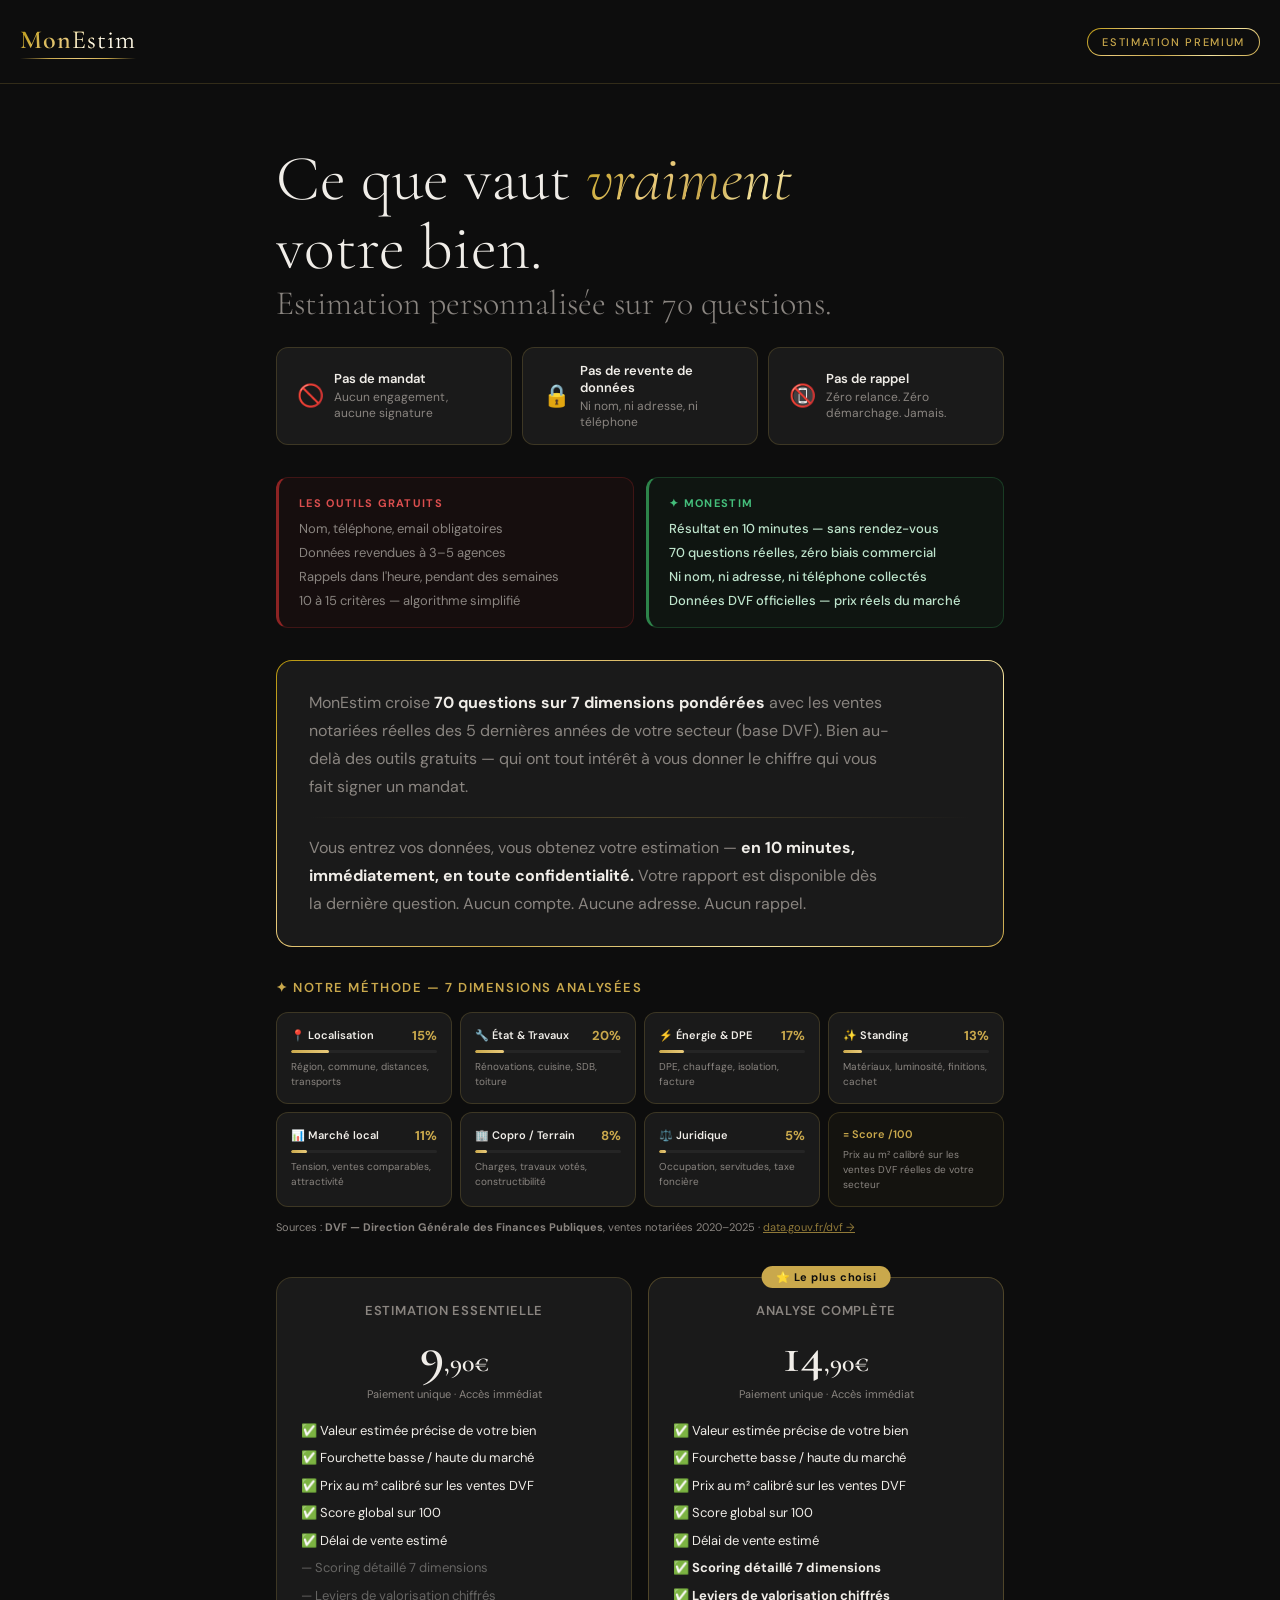
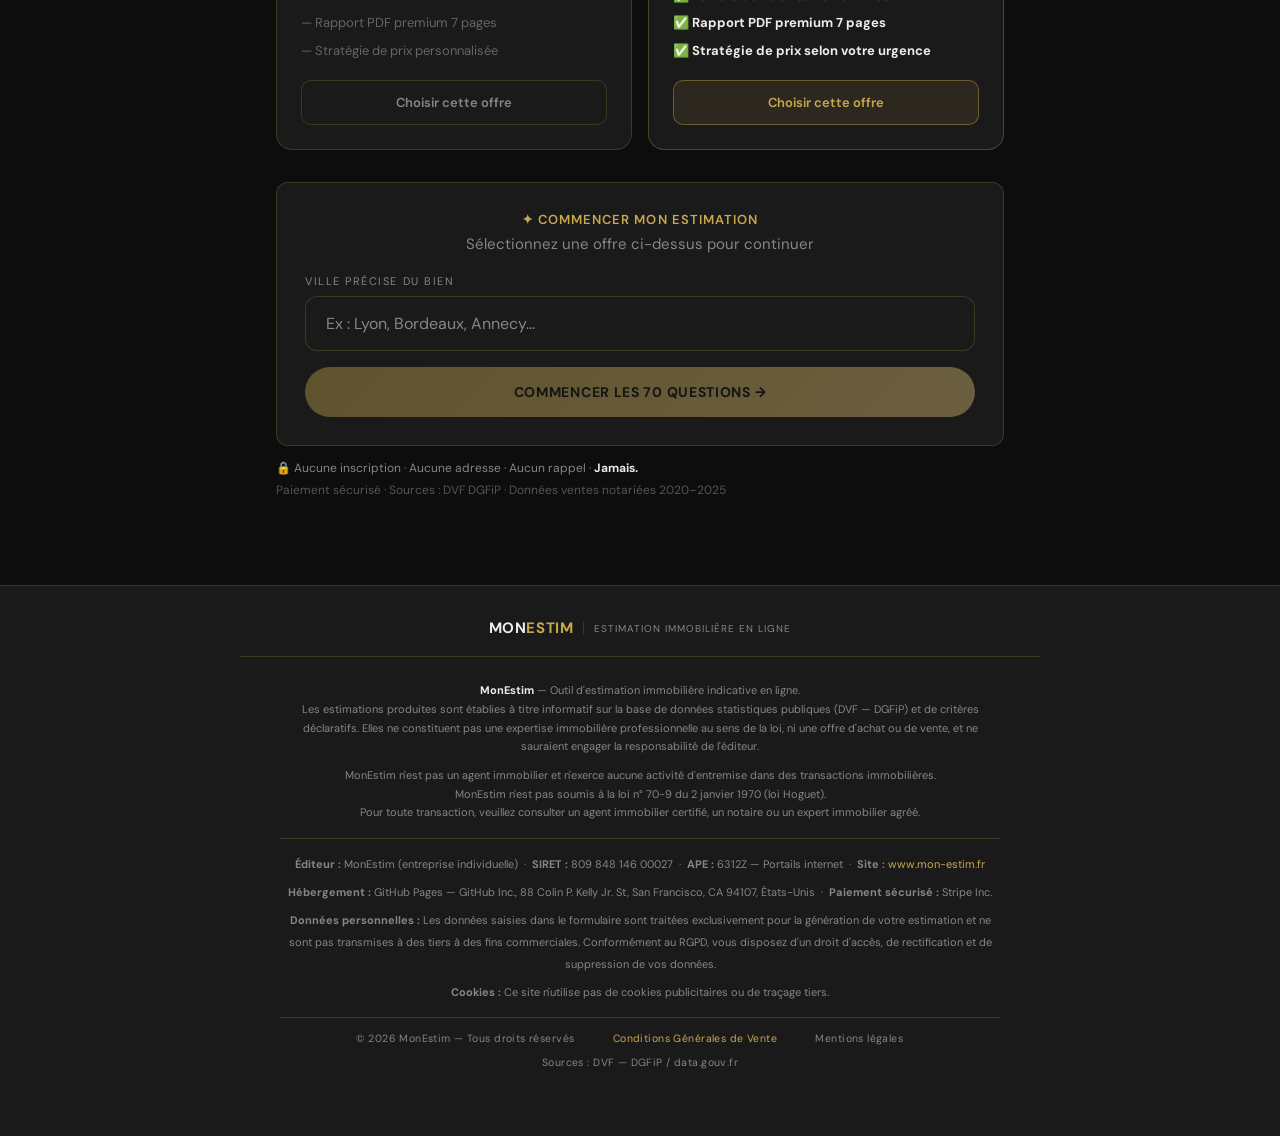
==== index.html @ fde79793 "Add files via upload" ====
<!DOCTYPE html>
<html lang="fr">
<head>
<meta charset="UTF-8">
<meta name="viewport" content="width=device-width, initial-scale=1.0, viewport-fit=cover">
<title>MonEstim — Estimez votre bien</title>
<link href="https://fonts.googleapis.com/css2?family=Cormorant+Garamond:ital,wght@0,300;0,400;0,600;1,300;1,400&family=DM+Sans:wght@300;400;500&display=swap" rel="stylesheet">
<style>

  /* ── Reset marges iframe ── */
  html, body {
    margin: 0 !important;
    padding: 0 !important;
    overflow-x: hidden;
    background: #0D0D0D !important;
    width: 100%;
    max-width: 100%;
  }
  html {
    background: #0D0D0D !important;
    height: auto;
    min-height: 100vh;
  }
  body {
    background: #0D0D0D !important;
    height: auto;
    min-height: 100vh;
  }
  :root {
    --gold: #C9A84C;
    --gold-light: #E8C97A;
    --dark: #0D0D0D;
    --dark-2: #1A1A1A;
    --dark-3: #252525;
    --bg-card: #1A1A1A;
    --text: #F0EDE8;
    --text-muted: #8A8580;
    --border: rgba(201,168,76,0.2);
    --radius: 12px;
  }

  * { margin: 0; padding: 0; box-sizing: border-box; }

  body {
    font-family: 'DM Sans', sans-serif;
    background: var(--dark);
    color: var(--text);
    overflow-x: hidden;
  }

  /* Background texture */
  body::before {
    content: '';
    position: fixed;
    inset: 0;
    width: 100%;
    height: 100%;
    background:
      radial-gradient(ellipse 80% 60% at 20% 10%, rgba(201,168,76,0.06) 0%, transparent 60%),
      radial-gradient(ellipse 60% 80% at 80% 90%, rgba(201,168,76,0.04) 0%, transparent 60%);
    pointer-events: none;
    z-index: 0;
  }

  .app { position: relative; z-index: 1; height: auto; min-height: 100vh; background: var(--dark); width: 100%; box-sizing: border-box; overflow-x: hidden; padding-bottom: 24px; }

  header {
    display: flex;
    align-items: center;
    justify-content: space-between;
    padding: 24px 40px;
    border-bottom: 1px solid var(--border);
  }

  .logo {
    font-family: 'Cormorant Garamond', serif;
    font-size: 26px;
    font-weight: 600;
    letter-spacing: 0.04em;
    background: linear-gradient(135deg, #B8960C 0%, #E8C97A 40%, #C9A84C 60%, #F5E4A0 80%, #C9A84C 100%);
    -webkit-background-clip: text;
    -webkit-text-fill-color: transparent;
    background-clip: text;
    position: relative;
  }

  .logo span {
    font-weight: 300;
    background: linear-gradient(135deg, #E8D8A0 0%, #FFFFFF 50%, #F0EDE8 100%);
    -webkit-background-clip: text;
    -webkit-text-fill-color: transparent;
    background-clip: text;
  }

  .logo::after {
    content: '';
    display: block;
    height: 1px;
    background: linear-gradient(90deg, transparent, #C9A84C, #E8C97A, #C9A84C, transparent);
    margin-top: 3px;
    border-radius: 1px;
  }

  .header-badge {
    font-size: 11px;
    font-weight: 500;
    letter-spacing: 0.15em;
    text-transform: uppercase;
    background: linear-gradient(135deg, #B8960C 0%, #E8C97A 40%, #C9A84C 60%, #F5E4A0 80%, #C9A84C 100%);
    -webkit-background-clip: text;
    -webkit-text-fill-color: transparent;
    background-clip: text;
    border: 1px solid transparent;
    background-image: linear-gradient(var(--dark), var(--dark)), linear-gradient(135deg, #B8960C, #E8C97A, #C9A84C, #F5E4A0, #C9A84C);
    background-origin: border-box;
    background-clip: padding-box, border-box;
    -webkit-background-clip: padding-box, border-box;
    -webkit-text-fill-color: unset;
    color: #C9A84C;
    padding: 6px 14px;
    border-radius: 100px;
  }

  .progress-bar-wrap {
    padding: 12px 40px 14px;
    background: var(--dark-2);
    border-bottom: 1px solid var(--border);
  }

  .progress-info {
    display: flex;
    justify-content: space-between;
    align-items: center;
    margin-bottom: 10px;
  }

  .progress-label {
    font-size: 12px;
    color: var(--gold);
    letter-spacing: 0.1em;
    text-transform: uppercase;
    font-weight: 600;
  }

  .progress-count {
    font-family: 'Cormorant Garamond', serif;
    font-size: 18px;
    color: var(--gold);
  }

  .progress-track {
    height: 5px;
    background: rgba(255,255,255,0.06);
    border-radius: 4px;
    overflow: hidden;
  }

  .progress-fill {
    height: 100%;
    background: linear-gradient(90deg, #B8960C, #E8C97A, #C9A84C);
    border-radius: 4px;
    transition: width 0.5s cubic-bezier(.4,0,.2,1);
  }

  main {
    max-width: 760px;
    margin: 0 auto;
    padding: 60px 24px;
  }

  .screen { display: none; animation: fadeIn 0.4s ease; }
  .screen.active { display: block; }

  @keyframes fadeIn {
    from { opacity: 0; transform: translateY(12px); }
    to { opacity: 1; transform: translateY(0); }
  }

  .anti-agency-banner {
    display: flex;
    flex-wrap: wrap;
    gap: 8px;
    margin-bottom: 36px;
    animation: fadeIn 0.5s ease;
  }

  .anti-badge {
    display: inline-flex;
    align-items: center;
    gap: 6px;
    background: rgba(255,255,255,0.04);
    border: 1px solid rgba(255,255,255,0.12);
    border-radius: 100px;
    padding: 6px 14px;
    font-size: 12px;
    font-weight: 500;
    color: var(--text);
    letter-spacing: 0.02em;
    white-space: nowrap;
  }

  .intro-title {
    font-family: 'Cormorant Garamond', serif;
    font-size: clamp(40px, 6vw, 64px);
    font-weight: 300;
    line-height: 1.08;
    margin-bottom: 24px;
    animation: fadeIn 0.6s ease 0.1s both;
  }

  .intro-title em {
    font-style: italic;
    background: linear-gradient(135deg, #B8960C 0%, #E8C97A 40%, #C9A84C 60%, #F5E4A0 80%, #C9A84C 100%);
    -webkit-background-clip: text;
    -webkit-text-fill-color: transparent;
    background-clip: text;
  }

  .intro-title .title-sub {
    display: block;
    font-size: clamp(22px, 3vw, 34px);
    color: var(--text-muted);
    font-style: normal;
    margin-top: 4px;
  }

  .intro-desc {
    font-size: 16px;
    line-height: 1.75;
    color: var(--text-muted);
    max-width: 580px;
    margin-bottom: 40px;
    animation: fadeIn 0.6s ease 0.2s both;
  }

  .intro-desc strong { color: var(--text); }

  .stat-choc-block {
    margin-bottom: 32px;
    animation: fadeIn 0.6s ease 0.15s both;
  }
  .stat-choc-inner {
    display: flex;
    align-items: flex-start;
    gap: 20px;
    background: rgba(255,80,80,0.06);
    border: 1px solid rgba(255,80,80,0.2);
    border-left: 4px solid rgba(255,80,80,0.6);
    border-radius: 14px;
    padding: 22px 24px;
  }
  .stat-choc-number {
    font-family: 'Cormorant Garamond', serif;
    font-size: 56px;
    font-weight: 700;
    line-height: 1;
    color: rgba(255,100,100,0.9);
    flex-shrink: 0;
    margin-top: -4px;
  }
  .stat-choc-text {
    font-size: 14px;
    line-height: 1.7;
    color: var(--text-muted);
  }
  .stat-choc-text strong { color: var(--text); }
  .stat-choc-text em { color: var(--gold-light); font-style: italic; }

  .brutal-compare {
    display: grid;
    grid-template-columns: 1fr 1fr 1fr;
    gap: 12px;
    margin-bottom: 32px;
    animation: fadeIn 0.6s ease 0.25s both;
  }
  .brutal-col {
    border-radius: 14px;
    padding: 22px 24px;
  }
  .brutal-bad {
    background: rgba(255,60,60,0.05);
    border: 1px solid rgba(255,60,60,0.25);
    border-top: 3px solid rgba(220,50,50,0.7);
  }
  .brutal-orange {
    background: rgba(255,150,30,0.05);
    border: 1px solid rgba(255,150,30,0.25);
    border-top: 3px solid rgba(240,130,20,0.7);
  }
  .brutal-good {
    background: rgba(60,180,100,0.06);
    border: 1px solid rgba(60,180,100,0.3);
    border-top: 3px solid rgba(60,180,100,0.8);
    position: relative;
    overflow: hidden;
  }
  .brutal-label {
    font-size: 11px;
    font-weight: 700;
    letter-spacing: 0.14em;
    text-transform: uppercase;
    margin-bottom: 16px;
  }
  .brutal-label-bad { color: rgba(255,80,80,0.9); }
  .brutal-label-orange { color: rgba(255,150,30,0.95); }
  .brutal-label-good { color: rgba(60,210,110,0.95); }
  .brutal-list {
    list-style: none;
    display: flex;
    flex-direction: column;
    gap: 10px;
  }
  .brutal-list li {
    font-size: 13px;
    line-height: 1.4;
    color: var(--text-muted);
    padding-left: 4px;
  }
  .brutal-good .brutal-list li {
    color: rgba(200,240,215,0.95);
  }

  /* VS block */
  .vs-block {
    display: grid;
    grid-template-columns: 1fr 1fr;
    gap: 12px;
    margin-bottom: 40px;
    animation: fadeIn 0.6s ease 0.3s both;
  }

  .vs-col {
    border-radius: 14px;
    padding: 22px 24px;
  }

  .vs-bad {
    background: rgba(255,80,80,0.05);
    border: 1px solid rgba(255,80,80,0.15);
  }

  .vs-good {
    background: rgba(201,168,76,0.07);
    border: 1px solid rgba(201,168,76,0.3);
    position: relative;
    overflow: hidden;
  }

  .vs-good::before {
    content: '';
    position: absolute;
    top: 0; left: 0; right: 0;
    height: 2px;
    background: linear-gradient(90deg, var(--gold), var(--gold-light));
  }

  .vs-label {
    font-size: 11px;
    font-weight: 700;
    letter-spacing: 0.15em;
    text-transform: uppercase;
    margin-bottom: 14px;
  }

  .vs-label-bad { color: rgba(255,100,100,0.8); }
  .vs-label-good { color: var(--gold); }

  .vs-list {
    list-style: none;
    display: flex;
    flex-direction: column;
    gap: 9px;
  }

  .vs-list li {
    font-size: 13px;
    line-height: 1.4;
    color: var(--text-muted);
  }

  .vs-good .vs-list li { color: var(--text); }

  /* Features */
  .intro-features {
    display: grid;
    grid-template-columns: repeat(3, 1fr);
    gap: 12px;
    margin-bottom: 40px;
    animation: fadeIn 0.6s ease 0.4s both;
  }

  .intro-feature {
    background: var(--dark-2);
    border: 1px solid var(--border);
    border-radius: var(--radius);
    padding: 20px;
    transition: border-color 0.2s;
  }

  .intro-feature:hover { border-color: rgba(201,168,76,0.4); }

  .intro-feature-icon { font-size: 22px; margin-bottom: 10px; }
  .intro-feature-title { font-size: 13px; font-weight: 600; margin-bottom: 5px; }
  .intro-feature-desc { font-size: 12px; color: var(--text-muted); line-height: 1.5; }

  /* CTA block */
  .cta-block {
    display: flex;
    align-items: flex-end;
    gap: 14px;
    flex-wrap: wrap;
    margin-bottom: 16px;
    animation: fadeIn 0.6s ease 0.5s both;
  }

  .cta-city-wrap {
    display: flex;
    flex-direction: column;
    gap: 8px;
    flex: 1;
    min-width: 220px;
  }

  .cta-label {
    font-size: 11px;
    text-transform: uppercase;
    letter-spacing: 0.14em;
    color: var(--text-muted);
  }

  .btn-cta-main {
    font-size: 14px;
    padding: 16px 20px;
    white-space: normal;
    text-align: center;
    width: 100%;
    box-sizing: border-box;
    justify-content: center;
  }

  .cta-reassurance {
    font-size: 12px;
    color: var(--text-muted);
    line-height: 1.8;
    animation: fadeIn 0.6s ease 0.6s both;
  }

  .cta-reassurance strong { color: var(--text); }

  .intro-eyebrow {
    font-size: 11px;
    letter-spacing: 0.2em;
    text-transform: uppercase;
    color: var(--gold);
    margin-bottom: 20px;
  }

  .pricing-block {
    display: grid;
    grid-template-columns: 1fr 1fr;
    gap: 16px;
    margin: 32px 0;
  }

  .pricing-card {
    background: var(--dark-2);
    border: 1px solid var(--border);
    border-radius: 16px;
    padding: 24px;
    cursor: pointer;
    transition: border-color 0.2s, transform 0.15s;
    position: relative;
    user-select: none;
    touch-action: manipulation;
    -webkit-tap-highlight-color: transparent;
  }

  .pricing-card:hover { border-color: rgba(201,168,76,0.4); transform: translateY(-2px); }

  .pricing-card.selected {
    border-color: var(--gold);
    background: rgba(201,168,76,0.06);
    box-shadow: 0 0 0 1px rgba(201,168,76,0.3);
  }

  .pricing-card-premium {
    border-color: rgba(201,168,76,0.3);
  }

  .pricing-badge-top {
    position: absolute;
    top: -12px;
    left: 50%;
    transform: translateX(-50%);
    background: var(--gold);
    color: #0D0D0D;
    font-size: 11px;
    font-weight: 700;
    padding: 4px 14px;
    border-radius: 20px;
    letter-spacing: 0.05em;
    white-space: nowrap;
  }

  .pricing-card-header { margin-bottom: 20px; text-align: center; }

  .pricing-name {
    font-size: 13px;
    font-weight: 600;
    letter-spacing: 0.06em;
    text-transform: uppercase;
    color: var(--text-muted);
    margin-bottom: 10px;
  }

  .pricing-price {
    font-family: 'Cormorant Garamond', serif;
    font-size: 52px;
    font-weight: 600;
    color: var(--text);
    line-height: 1;
    margin-bottom: 6px;
  }

  .pricing-cents { font-size: 26px; }

  .pricing-desc {
    font-size: 11px;
    color: var(--text-muted);
  }

  .pricing-features {
    list-style: none;
    padding: 0;
    margin: 0 0 20px 0;
    font-size: 13px;
    line-height: 1.5;
    display: flex;
    flex-direction: column;
    gap: 8px;
  }

  .pricing-feature-muted { opacity: 0.35; }

  .pricing-select-btn {
    text-align: center;
    padding: 13px;
    border-radius: 10px;
    font-size: 13px;
    font-weight: 600;
    border: 1px solid var(--border);
    color: var(--text-muted);
    transition: all 0.2s;
  }

  .pricing-card.selected .pricing-select-btn {
    background: var(--gold);
    color: #0D0D0D;
    border-color: var(--gold);
  }

  .pricing-select-premium {
    background: rgba(201,168,76,0.1);
    border-color: rgba(201,168,76,0.4);
    color: var(--gold);
  }

  .pricing-card.selected .pricing-select-premium {
    background: var(--gold);
    color: #0D0D0D;
  }

  .guarantee-block {
    display: flex;
    flex-direction: column;
    gap: 12px;
    margin: 24px 0;
    padding: 20px 24px;
    background: var(--dark-2);
    border: 1px solid var(--border);
    border-radius: 14px;
  }

  .guarantee-item {
    display: flex;
    align-items: center;
    gap: 14px;
    font-size: 13px;
    line-height: 1.5;
  }

  .guarantee-icon { font-size: 22px; flex-shrink: 0; }
  .guarantee-item strong { color: var(--text); }
  .guarantee-item span { color: var(--text-muted); }

  /* pricing-block 1 col sur mobile — géré par les breakpoints responsive ci-dessous */

  .section-card {
    background: var(--dark-2);
    border: 1px solid rgba(201,168,76,0.25);
    border-radius: 16px;
    padding: 24px 28px;
    margin-bottom: 28px;
    position: relative;
    overflow: hidden;
    animation: fadeIn 0.4s ease;
  }

  .section-card::before {
    content: '';
    position: absolute;
    top: 0; left: 0; right: 0;
    height: 2px;
    background: linear-gradient(90deg, var(--gold), transparent);
  }

  .section-card-header {
    display: flex;
    align-items: center;
    justify-content: space-between;
    margin-bottom: 14px;
  }

  .section-card-title {
    font-size: 13px;
    font-weight: 600;
    color: var(--gold);
    letter-spacing: 0.08em;
    text-transform: uppercase;
  }

  .section-card-badge {
    font-size: 11px;
    font-weight: 700;
    background: rgba(201,168,76,0.12);
    border: 1px solid rgba(201,168,76,0.3);
    border-radius: 20px;
    padding: 3px 10px;
    color: var(--gold);
    letter-spacing: 0.05em;
  }

  .section-card-why {
    font-size: 13px;
    line-height: 1.7;
    color: var(--text-muted);
    margin-bottom: 14px;
  }

  .section-card-why strong { color: var(--text); }

  .section-card-weight {
    display: flex;
    align-items: center;
    gap: 10px;
  }

  .section-weight-label {
    font-size: 11px;
    color: var(--text-muted);
    white-space: nowrap;
  }

  .section-weight-bar-wrap {
    flex: 1;
    height: 4px;
    background: var(--dark-3);
    border-radius: 2px;
    overflow: hidden;
  }

  .section-weight-bar {
    height: 100%;
    border-radius: 2px;
    background: linear-gradient(90deg, var(--gold), var(--gold-light));
    transition: width 0.8s ease;
  }

  .section-weight-pct {
    font-size: 13px;
    font-weight: 700;
    color: var(--gold);
    min-width: 32px;
    text-align: right;
  }

  .methode-block {
    margin-bottom: 40px;
    animation: fadeIn 0.6s ease 0.35s both;
  }

  .methode-title {
    font-size: 13px;
    font-weight: 600;
    letter-spacing: 0.12em;
    text-transform: uppercase;
    color: var(--gold);
    margin-bottom: 16px;
  }

  .methode-grid {
    display: grid;
    grid-template-columns: repeat(4, 1fr);
    gap: 8px;
  }

  .methode-item {
    background: var(--dark-2);
    border: 1px solid var(--border);
    border-radius: 12px;
    padding: 14px;
    transition: border-color 0.2s;
  }

  .methode-item:hover { border-color: rgba(201,168,76,0.35); }

  .methode-item-top {
    display: flex;
    align-items: center;
    justify-content: space-between;
    margin-bottom: 6px;
  }

  .methode-item-name {
    font-size: 11px;
    font-weight: 600;
    color: var(--text);
  }

  .methode-item-pct {
    font-size: 13px;
    font-weight: 700;
    color: var(--gold);
  }

  .methode-item-bar {
    height: 3px;
    background: var(--dark-3);
    border-radius: 2px;
    overflow: hidden;
    margin-bottom: 6px;
  }

  .methode-item-fill {
    height: 100%;
    border-radius: 2px;
    background: linear-gradient(90deg, var(--gold), var(--gold-light));
  }

  .methode-item-desc {
    font-size: 10px;
    color: var(--text-muted);
    line-height: 1.5;
  }

  .methode-source {
    margin-top: 12px;
    font-size: 11px;
    color: var(--text-muted);
    line-height: 1.6;
  }



  .insight-card {
    background: var(--dark-2);
    border-radius: 16px;
    overflow: hidden;
    margin-bottom: 12px;
    animation: fadeIn 0.4s ease;
  }
  .insight-header {
    padding: 18px 24px 14px;
    border-bottom: 1px solid var(--border);
    display: flex;
    align-items: center;
    gap: 12px;
  }
  .insight-section-tag {
    font-size: 11px;
    font-weight: 700;
    letter-spacing: 0.1em;
    text-transform: uppercase;
    color: var(--gold);
    opacity: 0.8;
  }
  .insight-title {
    font-size: 22px;
    font-weight: 600;
    line-height: 1.3;
    padding: 18px 24px 6px;
    color: var(--text);
  }
  .insight-items {
    padding: 4px 24px 20px;
    display: flex;
    flex-direction: column;
    gap: 10px;
  }
  .insight-item {
    display: flex;
    align-items: flex-start;
    gap: 14px;
    padding: 14px 16px;
    background: var(--dark-3);
    border-radius: 12px;
    border-left: 3px solid transparent;
    transition: border-color 0.2s;
  }
  .insight-item.win  { border-left-color: #4CAF7D; }
  .insight-item.cost { border-left-color: #E05252; }
  .insight-item.info { border-left-color: #C9A84C; }
  .insight-item-icon {
    font-size: 22px;
    line-height: 1;
    flex-shrink: 0;
    margin-top: 2px;
  }
  .insight-item-body { flex: 1; }
  .insight-item-title {
    font-size: 14px;
    font-weight: 600;
    margin-bottom: 3px;
  }
  .insight-item.win  .insight-item-title { color: #4CAF7D; }
  .insight-item.cost .insight-item-title { color: #E05252; }
  .insight-item.info .insight-item-title { color: #C9A84C; }
  .insight-item-desc {
    font-size: 12.5px;
    color: var(--text-muted);
    line-height: 1.6;
  }
  .insight-item-stat {
    font-size: 11px;
    color: var(--text-muted);
    opacity: 0.7;
    margin-top: 4px;
    font-style: italic;
  }
  .insight-source {
    font-size: 10.5px;
    color: var(--text-muted);
    opacity: 0.5;
    padding: 0 24px 16px;
  }

  .question-section {
    font-size: 11px;
    letter-spacing: 0.18em;
    text-transform: uppercase;
    color: var(--gold);
    margin-bottom: 12px;
  }

  .question-text {
    font-family: 'Cormorant Garamond', serif;
    font-size: clamp(24px, 4vw, 34px);
    font-weight: 400;
    line-height: 1.25;
    margin-bottom: 10px;
  }

  .question-hint {
    font-size: 13px;
    color: var(--text-muted);
    margin-bottom: 36px;
    line-height: 1.5;
  }

  /* Options grid */
  .options-grid {
    display: grid;
    gap: 10px;
    margin-bottom: 36px;
  }

  .options-grid.cols-2 { grid-template-columns: 1fr 1fr; }
  .options-grid.cols-3 { grid-template-columns: 1fr 1fr 1fr; }
  .options-grid.cols-1 { grid-template-columns: 1fr; }

  .option-btn {
    background: var(--dark-2);
    border: 1px solid var(--border);
    border-radius: var(--radius);
    padding: 16px 20px;
    color: var(--text);
    font-family: 'DM Sans', sans-serif;
    font-size: 14px;
    cursor: pointer;
    transition: all 0.2s ease;
    text-align: left;
    display: flex;
    align-items: center;
    gap: 12px;
  }

  .option-btn:hover {
    border-color: var(--gold);
    background: rgba(201,168,76,0.08);
  }

  .option-btn.selected {
    border-color: var(--gold);
    background: rgba(201,168,76,0.12);
    color: var(--gold-light);
  }

  .option-icon {
    font-size: 20px;
    min-width: 28px;
    text-align: center;
  }

  .option-label { font-weight: 500; }
  .option-sub { font-size: 11px; color: var(--text-muted); margin-top: 2px; }

  /* Text input */
  .text-input {
    width: 100%;
    background: var(--dark-2);
    border: 1px solid var(--border);
    border-radius: var(--radius);
    padding: 16px 20px;
    color: var(--text);
    font-family: 'DM Sans', sans-serif;
    font-size: 16px;
    outline: none;
    transition: border-color 0.2s;
    margin-bottom: 36px;
  }

  .text-input:focus { border-color: var(--gold); }
  .text-input::placeholder { color: var(--text-muted); }

  /* Range input */
  .range-wrap {
    margin-bottom: 36px;
  }

  .range-display {
    font-family: 'Cormorant Garamond', serif;
    font-size: 42px;
    color: var(--gold);
    text-align: center;
    margin-bottom: 16px;
  }

  input[type=range] {
    -webkit-appearance: none;
    width: 100%;
    height: 3px;
    background: var(--dark-3);
    border-radius: 2px;
    outline: none;
  }

  input[type=range]::-webkit-slider-thumb {
    -webkit-appearance: none;
    width: 20px;
    height: 20px;
    border-radius: 50%;
    background: var(--gold);
    cursor: pointer;
    border: 3px solid var(--dark);
    box-shadow: 0 0 0 1px var(--gold);
  }

  .upsell-badge {
    display: inline-block;
    background: linear-gradient(135deg, var(--gold), var(--gold-light));
    color: var(--dark);
    font-size: 10px;
    font-weight: 700;
    letter-spacing: 0.15em;
    text-transform: uppercase;
    padding: 5px 12px;
    border-radius: 100px;
    margin-bottom: 20px;
  }

  .upsell-title {
    font-family: 'Cormorant Garamond', serif;
    font-size: clamp(28px, 4vw, 40px);
    font-weight: 300;
    line-height: 1.2;
    margin-bottom: 16px;
  }

  .upsell-desc {
    font-size: 15px;
    color: var(--text-muted);
    line-height: 1.7;
    margin-bottom: 36px;
    max-width: 540px;
  }

  .upsell-offer {
    background: var(--dark-2);
    border: 1px solid var(--gold);
    border-radius: 16px;
    padding: 32px;
    margin-bottom: 16px;
    position: relative;
    overflow: hidden;
  }

  .upsell-offer::before {
    content: '';
    position: absolute;
    top: 0; left: 0; right: 0;
    height: 2px;
    background: linear-gradient(90deg, var(--gold), var(--gold-light), var(--gold));
  }

  .upsell-offer-name {
    font-family: 'Cormorant Garamond', serif;
    font-size: 22px;
    font-weight: 600;
    margin-bottom: 8px;
    color: var(--gold-light);
  }

  .upsell-offer-price {
    font-family: 'Cormorant Garamond', serif;
    font-size: 48px;
    font-weight: 300;
    color: var(--text);
    margin-bottom: 4px;
  }

  .upsell-offer-price span {
    font-size: 18px;
    color: var(--text-muted);
    text-decoration: line-through;
    margin-left: 8px;
  }

  .upsell-offer-sub {
    font-size: 12px;
    color: var(--text-muted);
    margin-bottom: 24px;
  }

  .upsell-features-list {
    list-style: none;
    display: flex;
    flex-direction: column;
    gap: 10px;
    margin-bottom: 28px;
  }

  .upsell-features-list li {
    display: flex;
    align-items: center;
    gap: 10px;
    font-size: 14px;
  }

  .upsell-features-list li::before {
    content: '✦';
    color: var(--gold);
    font-size: 10px;
    min-width: 16px;
  }

  .result-eyebrow {
    font-size: 11px;
    letter-spacing: 0.2em;
    text-transform: uppercase;
    color: var(--gold);
    margin-bottom: 16px;
  }

  .result-title {
    font-family: 'Cormorant Garamond', serif;
    font-size: clamp(28px, 4vw, 40px);
    font-weight: 300;
    margin-bottom: 36px;
  }

  .result-value-card {
    background: var(--dark-2);
    border: 1px solid var(--border);
    border-radius: 16px;
    padding: 36px;
    text-align: center;
    margin-bottom: 24px;
    position: relative;
    overflow: hidden;
  }

  .result-value-card::before {
    content: '';
    position: absolute;
    top: 0; left: 0; right: 0;
    height: 2px;
    background: linear-gradient(90deg, transparent, var(--gold), transparent);
  }

  .result-value-label {
    font-size: 11px;
    letter-spacing: 0.2em;
    text-transform: uppercase;
    color: var(--text-muted);
    margin-bottom: 12px;
  }

  .result-value {
    font-family: 'Cormorant Garamond', serif;
    font-size: clamp(48px, 8vw, 72px);
    font-weight: 300;
    color: var(--gold-light);
    line-height: 1;
    margin-bottom: 8px;
  }

  .result-range {
    font-size: 13px;
    color: var(--text-muted);
  }

  .result-grid {
    display: grid;
    grid-template-columns: 1fr 1fr;
    gap: 12px;
    margin-bottom: 32px;
  }

  .result-metric {
    background: var(--dark-2);
    border: 1px solid var(--border);
    border-radius: var(--radius);
    padding: 20px;
  }

  .result-metric-label {
    font-size: 11px;
    text-transform: uppercase;
    letter-spacing: 0.12em;
    color: var(--text-muted);
    margin-bottom: 6px;
  }

  .result-metric-value {
    font-family: 'Cormorant Garamond', serif;
    font-size: 26px;
    font-weight: 400;
    color: var(--text);
  }

  .result-metric-sub {
    font-size: 11px;
    color: var(--text-muted);
    margin-top: 2px;
  }

  .score-bar-wrap { margin-bottom: 32px; }

  .score-bar-label {
    display: flex;
    justify-content: space-between;
    font-size: 12px;
    color: var(--text-muted);
    margin-bottom: 6px;
  }

  .score-bar-track {
    height: 6px;
    background: var(--dark-3);
    border-radius: 3px;
    overflow: hidden;
    margin-bottom: 12px;
  }

  .score-bar-fill {
    height: 100%;
    border-radius: 3px;
    background: linear-gradient(90deg, var(--gold), var(--gold-light));
    transition: width 1s cubic-bezier(.4,0,.2,1) 0.3s;
  }

  .blurred-section {
    position: relative;
    margin-bottom: 32px;
  }

  .blurred-content {
    filter: blur(6px);
    user-select: none;
    pointer-events: none;
  }

  .blur-overlay {
    position: absolute;
    inset: 0;
    display: flex;
    flex-direction: column;
    align-items: center;
    justify-content: center;
    background: rgba(13,13,13,0.5);
    border-radius: var(--radius);
    text-align: center;
    padding: 24px;
  }

  .blur-overlay-title {
    font-family: 'Cormorant Garamond', serif;
    font-size: 22px;
    margin-bottom: 8px;
  }

  .blur-overlay-desc {
    font-size: 13px;
    color: var(--text-muted);
    margin-bottom: 16px;
  }

  .btn-primary {
    display: inline-flex;
    align-items: center;
    gap: 10px;
    background: linear-gradient(135deg, var(--gold), var(--gold-light));
    color: var(--dark);
    font-family: 'DM Sans', sans-serif;
    font-size: 14px;
    font-weight: 700;
    letter-spacing: 0.05em;
    padding: 16px 32px;
    border-radius: 100px;
    border: none;
    cursor: pointer;
    transition: all 0.2s ease;
    text-transform: uppercase;
  }

  .btn-primary:hover {
    transform: translateY(-2px);
    box-shadow: 0 8px 24px rgba(201,168,76,0.3);
  }

  .btn-secondary {
    display: inline-flex;
    align-items: center;
    gap: 10px;
    background: transparent;
    color: var(--text-muted);
    font-family: 'DM Sans', sans-serif;
    font-size: 13px;
    font-weight: 400;
    padding: 12px 24px;
    border-radius: 100px;
    border: 1px solid var(--border);
    cursor: pointer;
    transition: all 0.2s ease;
  }

  .btn-secondary:hover {
    color: var(--text);
    border-color: rgba(201,168,76,0.4);
  }

  .btn-ghost {
    background: none;
    border: none;
    color: var(--text-muted);
    font-size: 13px;
    cursor: pointer;
    padding: 8px;
    transition: color 0.2s;
  }

  .btn-ghost:hover { color: var(--text); }

  .nav-btns {
    display: flex;
    align-items: center;
    justify-content: space-between;
    margin-top: 8px;
  }

  .modal-overlay {
    display: none;
    position: fixed;
    inset: 0;
    background: rgba(0,0,0,0.85);
    z-index: 100;
    align-items: center;
    justify-content: center;
    padding: 24px;
  }

  .modal-overlay.open { display: flex; }

  .modal {
    background: var(--dark-2);
    border: 1px solid var(--border);
    border-radius: 20px;
    padding: 40px;
    max-width: 460px;
    width: 100%;
    position: relative;
    animation: fadeIn 0.3s ease;
  }

  .modal-close {
    position: absolute;
    top: 16px; right: 16px;
    background: none;
    border: none;
    color: var(--text-muted);
    font-size: 20px;
    cursor: pointer;
  }

  .modal-title {
    font-family: 'Cormorant Garamond', serif;
    font-size: 28px;
    margin-bottom: 8px;
  }

  .modal-sub {
    font-size: 13px;
    color: var(--text-muted);
    margin-bottom: 28px;
  }

  .form-group {
    margin-bottom: 16px;
  }

  .form-label {
    display: block;
    font-size: 11px;
    text-transform: uppercase;
    letter-spacing: 0.12em;
    color: var(--text-muted);
    margin-bottom: 6px;
  }

  .form-input {
    width: 100%;
    background: var(--dark-3);
    border: 1px solid var(--border);
    border-radius: 8px;
    padding: 12px 16px;
    color: var(--text);
    font-family: 'DM Sans', sans-serif;
    font-size: 14px;
    outline: none;
    transition: border-color 0.2s;
  }

  .form-input:focus { border-color: var(--gold); }

  .form-row { display: grid; grid-template-columns: 1fr 1fr; gap: 12px; }

  .secure-badge {
    display: flex;
    align-items: center;
    gap: 6px;
    font-size: 11px;
    color: var(--text-muted);
    margin-top: 12px;
    justify-content: center;
  }

  .legal-banner {
    background: rgba(201,168,76,0.06);
    border: 1px solid var(--border);
    border-radius: 8px;
    padding: 12px 16px;
    font-size: 11px;
    color: var(--text-muted);
    line-height: 1.6;
    margin-bottom: 28px;
  }
  .legal-banner strong { color: var(--text); }
  .legal-footer {
    border-top: 1px solid var(--border);
    padding: 24px 40px;
    font-size: 11px;
    color: var(--text-muted);
    line-height: 1.7;
    text-align: center;
    max-width: 800px;
    margin: 0 auto;
  }
  .data-source-badge {
    display: inline-flex;
    align-items: center;
    gap: 6px;
    background: rgba(201,168,76,0.08);
    border: 1px solid var(--border);
    border-radius: 100px;
    padding: 4px 12px;
    font-size: 10px;
    color: var(--text-muted);
    letter-spacing: 0.08em;
  }

  /* ════════════════════════════════════════════════════════════════════
     RESPONSIVE — Architecture mobile-first complète
     Breakpoints :
       xs  : < 480px    → iPhone SE, Android compact
       sm  : 480-639px  → iPhone standard, grands Android
       md  : 640-767px  → iPhone Pro Max
       lg  : 768-1023px → iPad, iPad Mini, tablettes Android
       xl  : 1024-1279px → iPad Pro, petits laptops
     Safe area : notch iPhone / Dynamic Island
  ════════════════════════════════════════════════════════════════════ */

  /* ── Touch global : supprimer délai 300ms sur tous éléments cliquables ── */
  a, button, .option-btn, .pricing-card, .pricing-select-btn, [onclick] {
    touch-action: manipulation;
    -webkit-tap-highlight-color: transparent;
    cursor: pointer;
  }

  /* ── iOS : empêcher le zoom auto sur focus input (font-size < 16px) ── */
  input, textarea, select {
    font-size: 16px !important;
    -webkit-text-size-adjust: 100%;
  }

  /* ── Bouton suivant : touch de base ── */
  #btn-next { touch-action: manipulation; cursor: pointer; }

  /* ══════════════════════════════════════════════════════
     XS — iPhone SE, petits Android  (< 480px)
  ══════════════════════════════════════════════════════ */
  @media (max-width: 479px) {
    header { padding: 12px 16px; }
    .logo { font-size: 17px; }
    .header-badge { font-size: 9px; padding: 3px 8px; }
    .progress-bar-wrap { padding: 9px 16px; }
    main { padding: 24px 14px 80px; }
    .intro-title { font-size: 28px; line-height: 1.2; }
    .intro-title .title-sub { font-size: 18px; }
    .intro-desc { font-size: 13px; }
    .anti-badge { font-size: 10px; padding: 4px 10px; }
    .methode-grid { grid-template-columns: repeat(2, 1fr); }
    .brutal-compare { grid-template-columns: 1fr; gap: 8px; }
    .brutal-col { padding: 14px 16px; }
    .stat-choc-number { font-size: 38px; }
    .pricing-block { grid-template-columns: 1fr; gap: 12px; }
    .pricing-card { padding: 18px 16px; }
    .pricing-price { font-size: 34px; }
    .pricing-features { font-size: 13px; }
    .btn-cta-main { font-size: 14px; padding: 15px 20px; width: 100%; }
    .question-text { font-size: 17px !important; line-height: 1.4; }
    .options-grid { grid-template-columns: 1fr; gap: 8px; }
    .options-grid.cols-2 { grid-template-columns: 1fr; }
    .options-grid.cols-3 { grid-template-columns: 1fr; }
    .option-btn { padding: 13px 16px; font-size: 13px; }
    .section-card { padding: 16px 14px; }
    .section-card-title { font-size: 13px; }
    #btn-next {
      position: static !important;
      width: 100% !important;
      margin-top: 14px;
      box-shadow: 0 4px 16px rgba(0,0,0,0.4);
    }
    .result-value { font-size: 34px !important; }
    .result-grid { grid-template-columns: 1fr; }
    .vs-block { grid-template-columns: 1fr; }
    .form-row { grid-template-columns: 1fr; }
    .cta-block { flex-direction: column; align-items: stretch; }
    .score-bars { gap: 8px; }
    .modal-box { padding: 24px 18px; margin: 12px; }
    .modal-title { font-size: 18px; }
    .cta-reassurance { font-size: 10px; }
    footer { padding: 20px 14px; }
  }

  /* ══════════════════════════════════════════════════════
     SM — iPhone standard, Android  (480px – 639px)
  ══════════════════════════════════════════════════════ */
  @media (min-width: 480px) and (max-width: 639px) {
    header { padding: 14px 20px; }
    .logo { font-size: 18px; }
    .progress-bar-wrap { padding: 10px 20px; }
    main { padding: 32px 20px 80px; }
    .intro-title { font-size: 32px; }
    .intro-title .title-sub { font-size: 20px; }
    .methode-grid { grid-template-columns: repeat(2, 1fr); }
    .brutal-compare { grid-template-columns: 1fr; gap: 10px; }
    .pricing-block { grid-template-columns: 1fr; gap: 12px; }
    .pricing-card { padding: 20px 18px; }
    .btn-cta-main { width: 100%; }
    .question-text { font-size: 18px !important; }
    .options-grid { grid-template-columns: 1fr; gap: 8px; }
    .options-grid.cols-2 { grid-template-columns: 1fr 1fr; }
    .options-grid.cols-3 { grid-template-columns: 1fr 1fr; }
    .option-btn { padding: 14px 16px; font-size: 13px; }
    #btn-next {
      position: static !important;
      width: 100% !important;
      margin-top: 16px;
    }
    .result-grid { grid-template-columns: 1fr; }
    .vs-block { grid-template-columns: 1fr; }
    .form-row { grid-template-columns: 1fr; }
    .cta-block { flex-direction: column; align-items: stretch; }
    .modal-box { padding: 28px 22px; margin: 16px; }
  }

  /* ══════════════════════════════════════════════════════
     MD — iPhone Pro Max, grands Android  (640px – 767px)
  ══════════════════════════════════════════════════════ */
  @media (min-width: 640px) and (max-width: 767px) {
    main { padding: 36px 24px 60px; }
    .pricing-block { grid-template-columns: 1fr 1fr; gap: 14px; }
    .pricing-card { padding: 20px 18px; }
    .options-grid.cols-3 { grid-template-columns: 1fr 1fr; }
    #btn-next {
      position: static !important;
      width: 100% !important;
      margin-top: 16px;
    }
    .result-grid { grid-template-columns: 1fr 1fr; }
    .vs-block { grid-template-columns: 1fr; }
  }

  /* ══════════════════════════════════════════════════════
     LG — iPad, iPad Mini, tablettes  (768px – 1023px)
     FIX : bouton grisé iPad — hover CSS inactif sur touch
  ══════════════════════════════════════════════════════ */
  @media (min-width: 768px) and (max-width: 1023px) {
    main { padding: 44px 32px 60px; }
    .pricing-block { grid-template-columns: 1fr 1fr; gap: 16px; }
    .pricing-card { padding: 22px 20px; }
    /* iPad : tap sur la carte doit déclencher le select sans hover */
    .pricing-card { -webkit-tap-highlight-color: transparent; }
    .pricing-card:active {
      border-color: rgba(201,168,76,0.6);
      transform: translateY(-1px);
    }
    .options-grid.cols-2 { grid-template-columns: 1fr 1fr; }
    .options-grid.cols-3 { grid-template-columns: 1fr 1fr; }
    .option-btn { padding: 15px 18px; }
    #btn-next {
      position: static !important;
      width: 100% !important;
      margin-top: 18px;
    }
    .result-grid { grid-template-columns: 1fr 1fr; }
    .brutal-compare { grid-template-columns: 1fr 1fr; gap: 12px; }
    .vs-block { grid-template-columns: 1fr; }
  }

  /* ══════════════════════════════════════════════════════
     XL — iPad Pro 11", petits laptops  (1024px – 1279px)
  ══════════════════════════════════════════════════════ */
  @media (min-width: 1024px) and (max-width: 1279px) {
    main { padding: 48px 40px; max-width: 880px; }
    .pricing-block { grid-template-columns: 1fr 1fr; gap: 20px; }
  }

  /* ══════════════════════════════════════════════════════
     Safe area — iPhone notch / Dynamic Island / Android
  ══════════════════════════════════════════════════════ */
  @supports (padding: max(0px)) {
    header {
      padding-left: max(20px, env(safe-area-inset-left));
      padding-right: max(20px, env(safe-area-inset-right));
    }
    main {
      padding-left: max(16px, env(safe-area-inset-left));
      padding-right: max(16px, env(safe-area-inset-right));
    }
    footer {
      padding-bottom: max(24px, env(safe-area-inset-bottom));
    }
  }

  /* ── Utilities ── */
  .u-card-premium { background:linear-gradient(135deg,rgba(201,168,76,.08),rgba(201,168,76,.02)); border:1px solid rgba(201,168,76,.35); border-radius:var(--radius); padding:28px; text-align:center; margin-bottom:16px; }
  .u-card-premium-soft { background:linear-gradient(135deg,rgba(201,168,76,.06),rgba(201,168,76,.01)); border:1px solid rgba(201,168,76,.25); border-radius:var(--radius); padding:28px; text-align:center; }
  .u-hint-muted { font-size:11px; color:var(--text-muted); margin-top:12px; }
  .u-flex-col { display:flex; flex-direction:column; gap:10px; }
  .u-section-label { font-size:13px; font-weight:600; margin-bottom:16px; color:var(--gold); }
  .btn-test { font-size:11px; cursor:pointer; padding:7px 14px; border-radius:8px; letter-spacing:.03em; }
  .btn-test-default { background:rgba(255,255,255,.05); border:1px solid rgba(255,255,255,.12); color:var(--text-muted); }
  .btn-test-gold { background:rgba(201,168,76,.08); border:1px solid rgba(201,168,76,.25); color:var(--gold); }
  .btn-test-green { background:rgba(76,175,125,.08); border:1px solid rgba(76,175,125,.3); color:rgba(76,210,130,.9); }

  #data-loader {
    position:fixed; inset:0; background:var(--dark); z-index:999;
    display:flex; flex-direction:column; align-items:center; justify-content:center; gap:16px;
  }
  .loader-bar-wrap { width:200px; height:3px; background:rgba(255,255,255,.08); border-radius:3px; overflow:hidden; }
  .loader-bar { height:100%; background:linear-gradient(90deg,#B8960C,#E8C97A,#C9A84C); border-radius:3px; width:0%; transition:width .4s ease; }

  /* ── Bannière reprise session ── */
  #session-resume-banner {
    display: none;
    position: fixed;
    bottom: 24px; left: 50%; transform: translateX(-50%);
    z-index: 600;
    background: var(--dark-2);
    border: 1px solid transparent;
    background-image: linear-gradient(var(--dark-2),var(--dark-2)), linear-gradient(135deg,#B8960C,#E8C97A,#C9A84C);
    background-origin: border-box;
    background-clip: padding-box, border-box;
    border-radius: 14px;
    padding: 16px 24px;
    display: none;
    align-items: center;
    gap: 16px;
    box-shadow: 0 8px 32px rgba(0,0,0,0.5);
    max-width: 480px;
    width: calc(100% - 40px);
    animation: slideUp 0.4s ease;
  }
  @keyframes slideUp {
    from { transform: translateX(-50%) translateY(20px); opacity: 0; }
    to   { transform: translateX(-50%) translateY(0);    opacity: 1; }
  }
  #session-resume-banner p { font-size: 13px; color: var(--text); flex: 1; line-height: 1.4; margin: 0; }
  #session-resume-banner strong { color: var(--gold); }
  .resume-btn-yes {
    background: linear-gradient(135deg,#C9A84C,#E8C97A);
    color: #0D0D0D; border: none; border-radius: 8px;
    padding: 10px 18px; font-size: 13px; font-weight: 600;
    cursor: pointer; white-space: nowrap;
  }
  .resume-btn-no {
    background: none; border: 1px solid rgba(255,255,255,0.1);
    color: var(--text-muted); border-radius: 8px;
    padding: 10px 14px; font-size: 12px; cursor: pointer; white-space: nowrap;
  }

</style>
</head>
<body>

<!-- Bannière reprise session -->
<div id="session-resume-banner">
  <p>Vous avez une session en cours.<br><strong id="resume-question-label">Question 37 / 70</strong> — Reprendre ?</p>
  <button class="resume-btn-yes" onclick="resumeSession()">Reprendre →</button>
  <button class="resume-btn-no" onclick="dismissResume()">Recommencer</button>
</div>


<div id="data-loader">
  <div style="font-family:'Cormorant Garamond',serif;font-size:28px;font-weight:600;
    background:linear-gradient(135deg,#B8960C 0%,#E8C97A 40%,#C9A84C 60%,#F5E4A0 80%,#C9A84C 100%);
    -webkit-background-clip:text;-webkit-text-fill-color:transparent;background-clip:text;">MonEstim</div>
  <div class="loader-bar-wrap"><div class="loader-bar" id="loader-bar"></div></div>
  <p style="font-size:12px;color:#8A8580;letter-spacing:.1em;">Chargement des données…</p>
</div>

<div class="app" id="main-app" style="display:none;">
<header>
    <div class="logo">Mon<span>Estim</span></div>
    <div class="header-badge">Estimation Premium</div>
  </header>

  <main>
<!-- SCREEN: INTRO -->
    <div class="screen active" id="screen-intro">

      <!-- ACCROCHE PRINCIPALE -->
      <h1 class="intro-title">
        Ce que vaut <em>vraiment</em><br>
        votre bien.<br>
        <span class="title-sub">Estimation personnalisée sur 70 questions.</span>
      </h1>

      <!-- ENGAGEMENTS -->
      <div style="display:flex; flex-wrap:wrap; gap:10px; margin-bottom:32px; animation: fadeIn 0.5s ease 0.1s both;">
        <div style="display:flex; align-items:center; gap:10px; background:var(--dark-2); border:1px solid var(--border); border-radius:12px; padding:14px 20px; flex:1; min-width:200px;">
          <span style="font-size:22px">🚫</span>
          <div>
            <div style="font-size:13px; font-weight:600; color:var(--text);">Pas de mandat</div>
            <div style="font-size:12px; color:var(--text-muted); margin-top:2px;">Aucun engagement, aucune signature</div>
          </div>
        </div>
        <div style="display:flex; align-items:center; gap:10px; background:var(--dark-2); border:1px solid var(--border); border-radius:12px; padding:14px 20px; flex:1; min-width:200px;">
          <span style="font-size:22px">🔒</span>
          <div>
            <div style="font-size:13px; font-weight:600; color:var(--text);">Pas de revente de données</div>
            <div style="font-size:12px; color:var(--text-muted); margin-top:2px;">Ni nom, ni adresse, ni téléphone</div>
          </div>
        </div>
        <div style="display:flex; align-items:center; gap:10px; background:var(--dark-2); border:1px solid var(--border); border-radius:12px; padding:14px 20px; flex:1; min-width:200px;">
          <span style="font-size:22px">📵</span>
          <div>
            <div style="font-size:13px; font-weight:600; color:var(--text);">Pas de rappel</div>
            <div style="font-size:12px; color:var(--text-muted); margin-top:2px;">Zéro relance. Zéro démarchage. Jamais.</div>
          </div>
        </div>
      </div>


      <!-- ENCADRÉS DIFFÉRENCIANTS -->
      <div style="display:grid; grid-template-columns:1fr 1fr; gap:12px; margin-bottom:32px; animation: fadeIn 0.6s ease 0.2s both;">
        <div style="background:rgba(255,60,60,0.04); border:1px solid rgba(255,60,60,0.18); border-left:3px solid rgba(220,50,50,0.6); border-radius:12px; padding:18px 20px;">
          <div style="font-size:11px; font-weight:700; letter-spacing:0.12em; text-transform:uppercase; color:rgba(255,90,90,0.85); margin-bottom:10px;">Les outils gratuits</div>
          <ul style="list-style:none; display:flex; flex-direction:column; gap:7px;">
            <li style="font-size:13px; color:var(--text-muted);">Nom, téléphone, email obligatoires</li>
            <li style="font-size:13px; color:var(--text-muted);">Données revendues à 3–5 agences</li>
            <li style="font-size:13px; color:var(--text-muted);">Rappels dans l'heure, pendant des semaines</li>
            <li style="font-size:13px; color:var(--text-muted);">10 à 15 critères — algorithme simplifié</li>
          </ul>
        </div>
        <div style="background:rgba(60,180,100,0.05); border:1px solid rgba(60,180,100,0.25); border-left:3px solid rgba(60,180,100,0.7); border-radius:12px; padding:18px 20px; position:relative; overflow:hidden;">
          <div style="font-size:11px; font-weight:700; letter-spacing:0.12em; text-transform:uppercase; color:rgba(72,200,130,0.95); margin-bottom:10px;">✦ MonEstim</div>
          <ul style="list-style:none; display:flex; flex-direction:column; gap:7px;">
            <li style="font-size:13px; color:rgba(200,240,215,0.95); font-weight:500;">Résultat en 10 minutes — sans rendez-vous</li>
            <li style="font-size:13px; color:rgba(200,240,215,0.95); font-weight:500;">70 questions réelles, zéro biais commercial</li>
            <li style="font-size:13px; color:rgba(200,240,215,0.95); font-weight:500;">Ni nom, ni adresse, ni téléphone collectés</li>
            <li style="font-size:13px; color:rgba(200,240,215,0.95); font-weight:500;">Données DVF officielles — prix réels du marché</li>
          </ul>
        </div>
      </div>

      <div style="background:var(--dark-2); border:1px solid transparent; background-image:linear-gradient(var(--dark-2),var(--dark-2)), linear-gradient(135deg,#B8960C,#E8C97A,#C9A84C,#F5E4A0,#C9A84C); background-origin:border-box; background-clip:padding-box,border-box; border-radius:16px; padding:28px 32px; margin-bottom:32px; animation: fadeIn 0.6s ease 0.3s both;">
        <p class="intro-desc" style="margin-bottom:16px;">
          MonEstim croise <strong>70 questions sur 7 dimensions pondérées</strong> avec les ventes notariées réelles des 5 dernières années de votre secteur (base DVF). Bien au-delà des outils gratuits — qui ont tout intérêt à vous donner le chiffre qui vous fait signer un mandat.
        </p>
        <div style="height:1px; background:linear-gradient(90deg,transparent,rgba(201,168,76,0.3),transparent); margin-bottom:16px;"></div>
        <p class="intro-desc" style="margin-bottom:0;">
          Vous entrez vos données, vous obtenez votre estimation — <strong>en 10 minutes, immédiatement, en toute confidentialité.</strong> Votre rapport est disponible dès la dernière question. Aucun compte. Aucune adresse. Aucun rappel.
        </p>
      </div>

      <!-- BLOC MÉTHODE (réduit) -->
      <div class="methode-block">
        <div class="methode-title">✦ Notre méthode — 7 dimensions analysées</div>
        <div class="methode-grid">
          <div class="methode-item">
            <div class="methode-item-top"><span class="methode-item-name">📍 Localisation</span><span class="methode-item-pct">15%</span></div>
            <div class="methode-item-bar"><div class="methode-item-fill" style="width:26%"></div></div>
            <div class="methode-item-desc">Région, commune, distances, transports</div>
          </div>
          <div class="methode-item">
            <div class="methode-item-top"><span class="methode-item-name">🔧 État & Travaux</span><span class="methode-item-pct">20%</span></div>
            <div class="methode-item-bar"><div class="methode-item-fill" style="width:20%"></div></div>
            <div class="methode-item-desc">Rénovations, cuisine, SDB, toiture</div>
          </div>
          <div class="methode-item">
            <div class="methode-item-top"><span class="methode-item-name">⚡ Énergie & DPE</span><span class="methode-item-pct">17%</span></div>
            <div class="methode-item-bar"><div class="methode-item-fill" style="width:17%"></div></div>
            <div class="methode-item-desc">DPE, chauffage, isolation, facture</div>
          </div>
          <div class="methode-item">
            <div class="methode-item-top"><span class="methode-item-name">✨ Standing</span><span class="methode-item-pct">13%</span></div>
            <div class="methode-item-bar"><div class="methode-item-fill" style="width:13%"></div></div>
            <div class="methode-item-desc">Matériaux, luminosité, finitions, cachet</div>
          </div>
          <div class="methode-item">
            <div class="methode-item-top"><span class="methode-item-name">📊 Marché local</span><span class="methode-item-pct">11%</span></div>
            <div class="methode-item-bar"><div class="methode-item-fill" style="width:11%"></div></div>
            <div class="methode-item-desc">Tension, ventes comparables, attractivité</div>
          </div>
          <div class="methode-item">
            <div class="methode-item-top"><span class="methode-item-name">🏢 Copro / Terrain</span><span class="methode-item-pct">8%</span></div>
            <div class="methode-item-bar"><div class="methode-item-fill" style="width:8%"></div></div>
            <div class="methode-item-desc">Charges, travaux votés, constructibilité</div>
          </div>
          <div class="methode-item">
            <div class="methode-item-top"><span class="methode-item-name">⚖️ Juridique</span><span class="methode-item-pct">5%</span></div>
            <div class="methode-item-bar"><div class="methode-item-fill" style="width:5%"></div></div>
            <div class="methode-item-desc">Occupation, servitudes, taxe foncière</div>
          </div>
          <div class="methode-item" style="border-color:rgba(201,168,76,0.2); background:rgba(201,168,76,0.04);">
            <div class="methode-item-top"><span class="methode-item-name" style="color:var(--gold)">= Score /100</span></div>
            <div class="methode-item-desc" style="margin-top:4px">Prix au m² calibré sur les ventes DVF réelles de votre secteur</div>
          </div>
        </div>
        <p class="methode-source">
          Sources : <strong>DVF — Direction Générale des Finances Publiques</strong>, ventes notariées 2020–2025 ·
          <a href="https://www.data.gouv.fr/fr/datasets/demandes-de-valeurs-foncieres/" target="_blank" style="color:var(--gold);opacity:0.7">data.gouv.fr/dvf →</a>
        </p>
      </div>
      <!-- OFFRES TARIFAIRES -->
      <div class="pricing-block">

        <div class="pricing-card" id="card-basic" onclick="selectOffer('basic')" data-selected="false">
          <div class="pricing-card-header">
            <div class="pricing-name">Estimation Essentielle</div>
            <div class="pricing-price">9<span class="pricing-cents">,90€</span></div>
            <div class="pricing-desc">Paiement unique · Accès immédiat</div>
          </div>
          <ul class="pricing-features">
            <li>✅ Valeur estimée précise de votre bien</li>
            <li>✅ Fourchette basse / haute du marché</li>
            <li>✅ Prix au m² calibré sur les ventes DVF</li>
            <li>✅ Score global sur 100</li>
            <li>✅ Délai de vente estimé</li>
            <li class="pricing-feature-muted">— Scoring détaillé 7 dimensions</li>
            <li class="pricing-feature-muted">— Leviers de valorisation chiffrés</li>
            <li class="pricing-feature-muted">— Rapport PDF premium 7 pages</li>
            <li class="pricing-feature-muted">— Stratégie de prix personnalisée</li>
          </ul>
          <div class="pricing-select-btn" id="btn-basic">Choisir cette offre</div>
        </div>

        <div class="pricing-card pricing-card-premium" id="card-premium" onclick="selectOffer('premium')" data-selected="false">
          <div class="pricing-badge-top">⭐ Le plus choisi</div>
          <div class="pricing-card-header">
            <div class="pricing-name">Analyse Complète</div>
            <div class="pricing-price">14<span class="pricing-cents">,90€</span></div>
            <div class="pricing-desc">Paiement unique · Accès immédiat</div>
          </div>
          <ul class="pricing-features">
            <li>✅ Valeur estimée précise de votre bien</li>
            <li>✅ Fourchette basse / haute du marché</li>
            <li>✅ Prix au m² calibré sur les ventes DVF</li>
            <li>✅ Score global sur 100</li>
            <li>✅ Délai de vente estimé</li>
            <li><strong>✅ Scoring détaillé 7 dimensions</strong></li>
            <li><strong>✅ Leviers de valorisation chiffrés</strong></li>
            <li><strong>✅ Rapport PDF premium 7 pages</strong></li>
            <li><strong>✅ Stratégie de prix selon votre urgence</strong></li>
          </ul>
          <div class="pricing-select-btn pricing-select-premium" id="btn-premium">Choisir cette offre</div>
        </div>

      </div>


      <!-- VILLE + CTA FINAL -->
      <div style="background:var(--dark-2); border:1px solid rgba(201,168,76,0.2); border-radius:var(--radius); padding:28px; margin-bottom:12px;">
        <div style="text-align:center; margin-bottom:20px;">
          <div style="font-size:13px; font-weight:600; color:var(--gold); letter-spacing:0.08em; text-transform:uppercase; margin-bottom:6px;">✦ Commencer mon estimation</div>
          <div id="selected-offer-label" style="font-size:15px; color:var(--text-muted);">Sélectionnez une offre ci-dessus pour continuer</div>
        </div>
        <div class="cta-city-wrap" style="margin-bottom:16px; position:relative;">
          <label class="cta-label">Ville précise du bien</label>
          <input id="city-input" class="text-input" style="margin-bottom:0; font-size:16px;" type="text" placeholder="Ex : Lyon, Bordeaux, Annecy..." autocomplete="off" oninput="cityAutocomplete(this.value)" onblur="setTimeout(hideCitySuggestions, 200)">
          <div id="city-suggestions" style="display:none; position:absolute; top:100%; left:0; right:0; background:#1A1A1A; border:1px solid rgba(201,168,76,0.4); border-top:none; border-radius:0 0 10px 10px; z-index:100; max-height:240px; overflow-y:auto; box-shadow:0 8px 24px rgba(0,0,0,0.5);"></div>
        </div>
        <div id="geo-enrich-info" style="display:none; margin-top:-8px; margin-bottom:12px; padding:8px 12px; background:rgba(201,168,76,0.06); border:1px solid rgba(201,168,76,0.15); border-radius:8px;"></div>
        <button class="btn-primary btn-cta-main" id="btn-start-quiz" onclick="startQuizWithOffer()" style="opacity:0.4; pointer-events:none;">
          Commencer les 70 questions →
        </button>
      </div>

      <p class="cta-reassurance">
        🔒 Aucune inscription · Aucune adresse · Aucun rappel · <strong>Jamais.</strong>
        <br><span style="opacity:0.6">Paiement sécurisé · Sources : DVF DGFiP · Données ventes notariées 2020–2025</span>
      </p>

    </div>

    
<!-- SCREEN: INSIGHT (flash entre sections) -->
    <div class="screen" id="screen-insight">
      <div id="insight-content" style="max-width:560px;margin:0 auto;padding:8px 0 24px"></div>
      <div style="text-align:center;margin-top:8px">
        <button class="btn-primary" id="btn-insight-continue" onclick="continueAfterInsight()" style="padding:16px 40px;font-size:15px">
          Continuer →
        </button>
      </div>
    </div>

    
<!-- SCREEN: QUESTION -->
    <div class="screen" id="screen-question">
      <!-- Carte transition section (apparaît au changement de section) -->
      <div id="section-intro-card" style="display:none;"></div>

      <!-- BARRE DE PROGRESSION -->
      <div id="progressWrap" style="display:none; flex-direction:column; gap:8px; margin-bottom:24px;">
        <div style="display:flex; justify-content:space-between; align-items:center;">
          <span id="progress-fixed-section" style="font-size:11px; font-weight:700; letter-spacing:0.12em; text-transform:uppercase; color:var(--gold);">Localisation</span>
          <span id="progressCount" style="font-family:'Cormorant Garamond',serif; font-size:18px; color:var(--gold);">1 / 70</span>
        </div>
        <div style="height:5px; background:rgba(255,255,255,0.06); border-radius:4px; overflow:hidden;">
          <div id="progressFill" style="height:100%; width:2%; background:linear-gradient(90deg,#B8960C,#E8C97A,#C9A84C); border-radius:4px; transition:width 0.5s cubic-bezier(.4,0,.2,1);"></div>
        </div>
      </div>

      <p class="question-section" id="q-section">Localisation</p>
      <h2 class="question-text" id="q-text">Question</h2>
      <p class="question-hint" id="q-hint"></p>
      <div id="q-answer-area"></div>
      <div class="nav-btns">
        <button class="btn-ghost" onclick="prevQuestion()">← Précédent</button>
        <button class="btn-primary" id="btn-next" onclick="nextQuestion()" style="opacity:0.4; pointer-events:none; width:100%; justify-content:center; font-size:16px; padding:18px 24px;">
          Suivant →
        </button>
      </div>
    </div>

    


    
    <!-- SCREEN: FELICITATIONS -->
    <div class="screen" id="screen-felicitations">
      <div style="text-align:center;padding:20px 0 40px;">
        <div style="font-size:56px;margin-bottom:20px;">🎉</div>
        <p style="font-size:11px;letter-spacing:0.2em;text-transform:uppercase;color:var(--gold);margin-bottom:16px;">✦ Analyse terminée</p>
        <h2 style="font-family:'Cormorant Garamond',serif;font-size:clamp(28px,4vw,42px);font-weight:300;line-height:1.2;margin-bottom:16px;">
          Votre estimation<br>est <em>prête</em>.
        </h2>
        <p style="font-size:15px;color:var(--text-muted);max-width:480px;margin:0 auto 36px;line-height:1.7;">
          70 questions analysées. Résultat calculé sur les ventes réelles de votre secteur.
        </p>
        <div id="upsell-felicitations" style="display:none;margin-bottom:32px;">
          <div style="background:var(--dark-2);border:1px solid transparent;
            background-image:linear-gradient(var(--dark-2),var(--dark-2)),linear-gradient(135deg,#B8960C,#E8C97A,#C9A84C,#F5E4A0,#C9A84C);
            background-origin:border-box;background-clip:padding-box,border-box;
            border-radius:16px;padding:28px 32px;max-width:540px;margin:0 auto 16px;text-align:left;">
            <div style="font-size:11px;font-weight:700;letter-spacing:.14em;text-transform:uppercase;color:var(--gold);margin-bottom:14px;">✦ Avant de payer — offre unique</div>
            <p style="font-family:'Cormorant Garamond',serif;font-size:22px;font-weight:400;line-height:1.3;margin-bottom:10px;">
              Passez à l'Analyse Complète<br><em style="color:var(--gold)">pour seulement 5 € de plus</em>
            </p>
            <p style="font-size:13px;color:var(--text-muted);margin-bottom:22px;line-height:1.65;">
              Scoring détaillé 7 dimensions, leviers de valorisation, stratégie de prix — et le rapport PDF 7 pages.
            </p>
            <div style="display:flex;flex-direction:column;gap:9px;margin-bottom:24px;">
              <div style="display:flex;align-items:center;gap:10px;font-size:13px;"><span style="color:var(--gold)">✦</span> Scoring détaillé 7 dimensions</div>
              <div style="display:flex;align-items:center;gap:10px;font-size:13px;"><span style="color:var(--gold)">✦</span> Leviers de valorisation chiffrés</div>
              <div style="display:flex;align-items:center;gap:10px;font-size:13px;"><span style="color:var(--gold)">✦</span> Rapport PDF premium 7 pages</div>
              <div style="display:flex;align-items:center;gap:10px;font-size:13px;"><span style="color:var(--gold)">✦</span> Stratégie de prix selon votre urgence</div>
            </div>
            <button onclick="upgradeAndProceed()" class="btn-primary" style="width:100%;justify-content:center;font-size:15px;padding:18px;margin-bottom:10px;">
              Oui — Analyse Complète pour 14,90 €&nbsp;→
            </button>
            <button onclick="skipUpsell()" style="width:100%;background:none;border:none;color:var(--text-muted);font-size:12px;cursor:pointer;padding:8px;text-decoration:underline;text-underline-offset:3px;">
              Non merci, rester sur l'Estimation Essentielle (9,90 €)
            </button>
            <p style="font-size:11px;color:var(--text-muted);margin-top:12px;line-height:1.6;text-align:center;">
              En procédant, vous acceptez nos
              <a href="#cgv" onclick="document.getElementById('modal-cgv').style.display='flex';return false;" style="color:var(--gold);text-decoration:underline;text-underline-offset:3px;cursor:pointer;">CGV</a>
              · TVA non applicable · SIRET 809 848 146 00027
            </p>
          </div>
        </div>
        <div id="cta-felicitations" style="display:none;">
          <button onclick="proceedToPayment()" class="btn-primary" style="font-size:16px;padding:20px 52px;margin:0 auto;">
            Accéder à mon estimation&nbsp;→
          </button>
          <p style="font-size:12px;color:var(--text-muted);margin-top:14px;">🔒 Paiement sécurisé · Accès immédiat · Aucun rappel</p>
          <p style="font-size:11px;color:var(--text-muted);margin-top:8px;line-height:1.6;">
            En procédant au paiement, vous acceptez nos
            <a href="#cgv" onclick="document.getElementById('modal-cgv').style.display='flex';return false;" style="color:var(--gold);text-decoration:underline;text-underline-offset:3px;cursor:pointer;">Conditions Générales de Vente</a>
            et nos
            <a href="#mentions" onclick="document.getElementById('modal-mentions').style.display='flex';return false;" style="color:var(--text-muted);text-decoration:underline;text-underline-offset:3px;cursor:pointer;">Mentions légales</a>.
            TVA non applicable — art. 293 B du CGI · SIRET 809 848 146 00027
          </p>
        </div>
      </div>
    </div>
  </main>
</div>

<script>
// ╔══════════════════════════════════════════════╗
// ║  ⚙️  CONFIGURATION                          ║
// ╚══════════════════════════════════════════════╝
var DATA_BASE_URL         = 'https://mon-estim.github.io/monestim-data/';
var PAGE_PAIEMENT_BASIC   = 'https://mon-estim.github.io/monestim-data/paiement.html'; // → upsell → Stripe Essentielle
var PAGE_PAIEMENT_PREMIUM = 'https://mon-estim.github.io/monestim-data/paiement.html'; // → direct → Stripe Complète

// Variables données — remplies après chargement
var COMMUNES_LIST = [];
var PRIX_COMMUNES = {};
var PRIX_VILLES   = {};
var PRIX_DEPTS    = {};

async function loadData() {
  var bar = document.getElementById('loader-bar');
  try {
    bar.style.width = '20%';
    var responses = await Promise.all([
      fetch(DATA_BASE_URL + 'data-communes.json'),
      fetch(DATA_BASE_URL + 'data-prix-communes.json'),
      fetch(DATA_BASE_URL + 'data-prix-villes.json'),
      fetch(DATA_BASE_URL + 'data-prix-depts.json'),
    ]);
    bar.style.width = '70%';
    var parsed = await Promise.all(responses.map(function(r) { return r.json(); }));
    COMMUNES_LIST = parsed[0];
    PRIX_COMMUNES = parsed[1];
    PRIX_VILLES   = parsed[2];
    PRIX_DEPTS    = parsed[3];
    bar.style.width = '100%';
    await new Promise(function(r) { setTimeout(r, 350); });
    document.getElementById('data-loader').style.display = 'none';
    document.getElementById('main-app').style.display    = 'block';
    checkAndShowResumeBanner();
  } catch(e) {
    document.getElementById('data-loader').innerHTML =
      '<p style="color:#E05252;text-align:center;padding:24px;max-width:400px;line-height:1.6;">' +
      '⚠️ Impossible de charger les données.<br><small style="color:#8A8580;">Erreur : ' + e.message + '</small></p>';
  }
}


// QUESTIONS DATABASE (50 questions)
// QUESTIONS — 80+ critères — Logique dynamique maison/appart
// Index Q9 (type de bien) détermine le parcours conditionnel
// showIf: 'maison' | 'appart' | undefined (toujours affiché)
const questions = [

  // ── 📍 LOCALISATION (Q0–Q8) ─────────────────────────────
  { section:"📍 Localisation", text:"Dans quelle région se situe votre bien ?", hint:"La région impacte directement les prix de référence.", type:"select", options:[
    {label:"Île-de-France",                          val:1.80},
    {label:"Provence-Alpes-Côte d'Azur (PACA)",     val:1.40},
    {label:"Auvergne-Rhône-Alpes",                   val:1.30},
    {label:"Occitanie",                               val:1.10},
    {label:"Nouvelle-Aquitaine",                      val:1.08},
    {label:"Bretagne",                                val:1.05},
    {label:"Pays de la Loire",                        val:1.04},
    {label:"Normandie",                               val:1.00},
    {label:"Grand Est",                               val:0.97},
    {label:"Hauts-de-France",                         val:0.95},
    {label:"Centre-Val de Loire",                     val:0.96},
    {label:"Bourgogne-Franche-Comté",                 val:0.94},
    {label:"Corse",                                   val:1.25},
    {label:"Guadeloupe",                              val:1.05},
    {label:"Martinique",                              val:1.05},
    {label:"Guyane",                                  val:0.90},
    {label:"La Réunion",                              val:1.00},
    {label:"Mayotte",                                 val:0.80},
  ]},

  { section:"📍 Localisation", text:"Type de commune ?", hint:"Le type de commune influence fortement la demande.", type:"options", cols:2, options:[
    {icon:"🏙️",label:"Métropole / grande ville +100k hab.", val:1.3},
    {icon:"🏘️",label:"Ville moyenne 20k-100k", val:1.12},
    {icon:"🌳",label:"Petite ville / bourg 5k-20k", val:1.0},
    {icon:"🌻",label:"Village / zone rurale < 5k", val:0.88}
  ]},

  { section:"📍 Localisation", text:"Grande ville la plus proche — à quelle distance ?", hint:"Un bien à 20 min de Lyon ou Bordeaux n'a pas la même valeur qu'à 1h de route.", type:"options", cols:2, options:[
    {icon:"🎯",label:"Je suis dans la métropole / < 10 km", val:1.35},
    {icon:"🚗",label:"10 à 30 km d'une grande ville", val:1.15},
    {icon:"🛣️",label:"30 à 60 km d'une grande ville", val:1.0},
    {icon:"🌾",label:"Plus de 60 km de toute grande ville", val:0.82}
  ]},

  { section:"📍 Localisation", text:"Qualité et réputation du quartier ?", hint:"Calme, verdure, sécurité, réputation scolaire du secteur.", type:"options", cols:2, options:[
    {icon:"⭐",label:"Très prisé / secteur premium", val:1.3},
    {icon:"✅",label:"Bon quartier résidentiel recherché", val:1.1},
    {icon:"😐",label:"Quartier standard, correct", val:1.0},
    {icon:"⚠️",label:"Quartier sensible / en difficulté", val:0.75}
  ]},

  { section:"📍 Localisation", text:"Accès aux transports en commun ?", hint:"", type:"options", cols:2, options:[
    {icon:"🚇",label:"Métro / RER à moins de 5 min à pied", val:1.2},
    {icon:"🚌",label:"Bus / tram fréquent bien desservi", val:1.1},
    {icon:"🚉",label:"Gare TER / intercités à moins de 2 km", val:1.05},
    {icon:"🚫",label:"Peu ou pas de transports en commun", val:0.9}
  ]},

  { section:"📍 Localisation", text:"Proximité des commerces et services du quotidien ?", hint:"Écoles, commerces, médecins, pharmacie, boulangerie...", type:"options", cols:2, options:[
    {icon:"🛒",label:"Tout à pied en moins de 5 min", val:1.15},
    {icon:"🚶",label:"Accessible à pied en 10-15 min", val:1.08},
    {icon:"🚗",label:"En voiture uniquement (15-30 min)", val:0.95},
    {icon:"🌾",label:"Commodités rares, zone isolée", val:0.85}
  ]},

  { section:"📍 Localisation", text:"Vue et environnement immédiat du bien ?", hint:"Ce que l'on voit depuis les fenêtres et pièces de vie.", type:"options", cols:1, options:[
    {icon:"🌊",label:"Vue mer exceptionnelle — façade océan, front de plage, mer visible en direct", val:1.25, vueMer:true},
    {icon:"🏔️",label:"Vue panoramique exceptionnelle — lac, montagne, fleuve, campagne à perte de vue", val:1.20, vuePanorama:true},
    {icon:"🌳",label:"Vue dégagée sur parc, verdure, campagne", val:1.12},
    {icon:"🏡",label:"Environnement résidentiel calme, pas de vis-à-vis", val:1.0},
    {icon:"🏭",label:"Vis-à-vis direct / nuisances visuelles", val:0.85}
  ]},

  { section:"📍 Localisation", text:"Risques naturels ou industriels identifiés ?", hint:"Consultez georisques.gouv.fr pour vérifier. Un bien en zone PPRI décote fortement.", type:"options", cols:1, options:[
    {icon:"✅",label:"Aucun risque identifié — zone verte", val:1.0},
    {icon:"⚠️",label:"Risque mineur connu (zone jaune, légère sismicité)", val:0.95},
    {icon:"🌊",label:"Zone inondable PPRI — plan de prévention", val:0.85},
    {icon:"🏭",label:"Proximité d'une installation industrielle classée SEVESO", val:0.80}
  ]},

  // ── 🏠 TYPE & STRUCTURE (Q9–Q17) ─────────────────────────
  { section:"🏠 Type & Structure", text:"Quel est le type de bien ?", hint:"Cette réponse va personnaliser toute la suite de votre estimation.", type:"options", cols:2, options:[
    {icon:"🏡",label:"Maison individuelle (plain-pied ou étage)", val:1.1},
    {icon:"🏢",label:"Appartement (immeuble collectif)", val:1.0},
    {icon:"🏚️",label:"Maison mitoyenne (accolée sur 1 ou 2 côtés)", val:0.95},
    {icon:"🏗️",label:"Loft / atypique / corps de ferme", val:1.05}
  ]},

  // ── Questions spécifiques biens atypiques (loft/prestige) ──
  { section:"🏠 Type & Structure", text:"Quelle est la nature exacte de votre bien atypique ?", hint:"Chaque catégorie a ses propres acheteurs cibles et sa propre dynamique de prix.", showIf:"loft", type:"options", cols:2, options:[
    {icon:"🏭",label:"Loft industriel (ancienne usine, entrepôt)", val:1.15},
    {icon:"🌾",label:"Corps de ferme ou longère rénovée", val:1.05},
    {icon:"🏰",label:"Maison de caractère / presbytère / moulin", val:1.18},
    {icon:"🏗️",label:"Bien atypique autre (silo, chapelle, château d'eau)", val:1.10}
  ]},

  { section:"🏠 Type & Structure", text:"La hauteur sous plafond est-elle un atout majeur ?", hint:"Les lofts et espaces ouverts ciblent une clientèle CSP+. La hauteur est l'argument de vente numéro 1.", showIf:"loft", type:"options", cols:2, options:[
    {icon:"☁️",label:"Très grande hauteur > 4m — volume exceptionnel", val:1.2},
    {icon:"🏛️",label:"Hauteur 3 à 4m — espace généreux remarquable", val:1.1},
    {icon:"✅",label:"Hauteur standard rénové 2,70 à 3m", val:1.0},
    {icon:"😐",label:"Cloisonné post-conversion — charme limité", val:0.93}
  ]},

  { section:"🏠 Type & Structure", text:"Éléments architecturaux d'origine préservés ?", hint:"Poutres, briques, verrières, charpente visible... Ce sont les premiers arguments de vente pour les biens atypiques.", showIf:"loft", type:"options", cols:2, options:[
    {icon:"🧱",label:"Éléments industriels mis en valeur (métal, brique, verrière)", val:1.18},
    {icon:"🌾",label:"Éléments ruraux authentiques (poutres, pierres, tomettes)", val:1.15},
    {icon:"✅",label:"Quelques éléments de cachet conservés", val:1.06},
    {icon:"🔨",label:"Entièrement rénové — esprit contemporain, peu de cachet", val:0.97}
  ]},

  { section:"🏠 Type & Structure", text:"Accessibilité et environnement du bien atypique ?", hint:"Un moulin isolé ou un loft en zone industrielle peuvent rebuter certains acheteurs malgré le charme.", showIf:"loft", type:"options", cols:2, options:[
    {icon:"🏙️",label:"Zone urbaine — accès facile, proche commerces et services", val:1.1},
    {icon:"🌿",label:"Zone semi-rurale — cadre recherché, accès correct", val:1.05},
    {icon:"🌾",label:"Zone rurale isolée — accès difficile, peu de services", val:0.90},
    {icon:"🏭",label:"Ancienne zone industrielle en reconversion", val:0.88}
  ]},

  { section:"🏠 Type & Structure", text:"Quelle est la surface habitable exacte ?", hint:"Loi Carrez pour les appartements, surface habitable pour les maisons.", type:"range", min:15, max:500, unit:"m²", default:85 },

  { section:"🏠 Type & Structure", text:"Nombre de chambres ?", hint:"Pièces dédiées au sommeil, distinctes du salon et de la cuisine.", type:"options", cols:3, options:[
    {icon:"1️⃣",label:"1 chambre", val:0.92},
    {icon:"2️⃣",label:"2 chambres", val:1.0},
    {icon:"3️⃣",label:"3 chambres", val:1.1},
    {icon:"4️⃣",label:"4 chambres", val:1.15},
    {icon:"5️⃣",label:"5 chambres", val:1.12},
    {icon:"🏰",label:"6 chambres ou plus", val:1.1}
  ]},

  { section:"🏠 Type & Structure", text:"Nombre de salles de bain / salles d'eau ?", hint:"Chaque salle de bain supplémentaire valorise le bien, surtout à partir de 3 chambres.", type:"options", cols:3, options:[
    {icon:"🚿",label:"1 salle de bain", val:1.0},
    {icon:"🛁",label:"2 salles de bain", val:1.06},
    {icon:"✨",label:"3 salles de bain ou plus", val:1.10},
  ]},

  { section:"🏠 Type & Structure", showIf:'maison', text:"La maison est-elle sur un ou plusieurs niveaux ?", hint:"", showIf:"maison", type:"options", cols:2, options:[
    {icon:"⬜",label:"Plain-pied (tout de plain-pied)", val:1.05},
    {icon:"🏠",label:"R+1 (rez-de-chaussée + 1 étage)", val:1.08},
    {icon:"🏰",label:"R+2 ou plus", val:1.05},
    {icon:"🏚️",label:"Maison avec combles aménagés", val:1.1}
  ]},

  { section:"🏠 Type & Structure", showIf:'maison', text:"Mitoyenneté de la maison ?", hint:"Chaque mur mitoyen réduit l'indépendance et peut générer des nuisances.", showIf:"maison", type:"options", cols:2, options:[
    {icon:"🏡",label:"Maison isolée — aucun mitoyen", val:1.1},
    {icon:"🏘️",label:"Mitoyenne sur 1 côté", val:1.0},
    {icon:"🏚️",label:"Mitoyenne sur 2 côtés (maison de ville)", val:0.92},
    {icon:"🏗️",label:"Mitoyenne sur 3 côtés (cœur d'îlot)", val:0.85}
  ]},

  { section:"🏠 Type & Structure", showIf:'appartement', text:"À quel étage se situe l'appartement ?", hint:"Le rez-de-chaussée décote systématiquement. Le dernier étage prime si ascenseur.", showIf:"appart", type:"options", cols:2, options:[
    {icon:"🪜",label:"Rez-de-chaussée", val:0.88},
    {icon:"1️⃣",label:"1er ou 2ème étage", val:1.0},
    {icon:"🏢",label:"3ème à 5ème étage", val:1.06},
    {icon:"☁️",label:"Dernier étage (terrasse / vue)", val:1.12}
  ]},

  { section:"🏠 Type & Structure", showIf:'appartement', text:"Y a-t-il un ascenseur dans la résidence ?", hint:"Sans ascenseur au-delà du 2ème étage, la valeur chute significativement.", showIf:"appart", type:"options", cols:2, options:[
    {icon:"✅",label:"Oui, ascenseur récent et fonctionnel", val:1.08},
    {icon:"😐",label:"Oui, ascenseur ancien mais fonctionnel", val:1.03},
    {icon:"❌",label:"Non, pas d'ascenseur", val:0.92},
    {icon:"🏗️",label:"Pas nécessaire (RDC ou 1er étage)", val:1.0}
  ]},

  // ── 🌳 TERRAIN & EXTÉRIEURS (Q18–Q23) ────────────────────
  { section:"🌳 Terrain & Extérieurs", showIf:'maison', text:"Surface totale du terrain ?", hint:"Pour les maisons. Le terrain nu constructible est un actif immobilier à part entière.", showIf:"maison", type:"options", cols:2, options:[
    {icon:"🌱",label:"Moins de 200 m²", val:1.0},
    {icon:"🌿",label:"200 à 500 m²", val:1.08},
    {icon:"🌳",label:"500 à 1000 m²", val:1.15},
    {icon:"🌲",label:"Plus de 1000 m² (grand terrain)", val:1.2}
  ]},

  { section:"🌳 Terrain & Extérieurs", showIf:'maison', text:"Quel est l'état et la qualité du jardin ?", hint:"Un jardin paysagé avec arbres matures est immédiatement valorisé par les acheteurs.", showIf:"maison", type:"options", cols:2, options:[
    {icon:"🌳",label:"Jardin arboré, paysagé, arbres matures", val:1.12},
    {icon:"🌿",label:"Jardin bien entretenu, quelques végétaux", val:1.06},
    {icon:"⬜",label:"Jardin plat, entretenu mais non aménagé", val:1.0},
    {icon:"🌾",label:"Jardin en friche ou à remettre en état", val:0.93}
  ]},

  { section:"🌳 Terrain & Extérieurs", showIf:'maison', text:"Le terrain est-il constructible (PLU favorable) ?", hint:"Un terrain avec droit à construire vaut bien plus qu'un terrain inconstructible.", showIf:"maison", type:"options", cols:2, options:[
    {icon:"🏗️",label:"Oui, constructibilité confirmée (zone U ou AU)", val:1.15},
    {icon:"✅",label:"Zone résidentielle normale, extension possible", val:1.05},
    {icon:"⚠️",label:"Zone protégée / agricole — contraintes fortes", val:0.93},
    {icon:"🤔",label:"Non vérifié / je ne sais pas", val:1.0}
  ]},

  { section:"🌳 Terrain & Extérieurs", text:"Présence d'une terrasse ou balcon ?", hint:"Pour les appartements, la terrasse est le premier critère de tri des acheteurs. Pour une maison, une terrasse aménagée valorise fortement.", type:"options", cols:2, options:[
    {icon:"🏖️",label:"Grande terrasse > 20 m² (plein soleil)", val:1.12},
    {icon:"🪴",label:"Terrasse ou balcon 5-20 m²", val:1.07},
    {icon:"🌿",label:"Petit balcon < 5 m²", val:1.03},
    {icon:"❌",label:"Aucun extérieur", val:1.0}
  ]},

  { section:"🌳 Terrain & Extérieurs", showIf:'maison', text:"Présence d'une piscine ?", hint:"Dans le sud de la France, l'absence de piscine peut être un frein à la vente.", showIf:"maison", type:"options", cols:2, options:[
    {icon:"🏊",label:"Piscine creusée et chauffée", val:1.15},
    {icon:"💦",label:"Piscine hors sol ou spa professionnel", val:1.05},
    {icon:"🤔",label:"Configuration idéale pour en installer une", val:1.02},
    {icon:"❌",label:"Aucune piscine et peu de place", val:1.0}
  ]},

  { section:"🌳 Terrain & Extérieurs", text:"Stationnement — garage ou parking ?", hint:"Dans certaines villes, une place de parking peut valoir 20 000 à 50 000€ à elle seule.", type:"options", cols:2, options:[
    {icon:"🏠",label:"Garage individuel fermé (1 ou 2 voitures)", val:1.12},
    {icon:"🚗",label:"Parking privatif extérieur sécurisé", val:1.06},
    {icon:"🅿️",label:"Place de stationnement en résidence", val:1.02},
    {icon:"❌",label:"Aucun stationnement privatif", val:1.0}
  ]},

  // ── 🔧 ÉTAT & TRAVAUX (Q24–Q35) ──────────────────────────
  { section:"🔧 État & Travaux", text:"Année de construction du bien ?", hint:"Impacte les normes, les matériaux et les obligations diagnostics.", type:"options", cols:2, options:[
    {icon:"🏛️",label:"Avant 1950 — ancien / haussmannien", val:0.95},
    {icon:"🏗️",label:"1950 à 1980 — reconstruction / béton", val:0.97},
    {icon:"🏢",label:"1980 à 2000 — époque standard", val:1.02},
    {icon:"✨",label:"2000 à 2015 — normes modernes", val:1.08},
    {icon:"💎",label:"2015 à 2022 — RT2012 / basse conso", val:1.15},
    {icon:"🆕",label:"Depuis 2023 — RE2020 / neuf", val:1.2}
  ]},

  { section:"🔧 État & Travaux", text:"État général du bien — appréciation globale ?", hint:"Soyez honnête : les acheteurs le découvriront lors de la visite.", type:"options", cols:1, options:[
    {icon:"💎",label:"Excellent — Tout refait à neuf, rien à faire, clé en main", val:1.2},
    {icon:"✅",label:"Très bon état — Bien entretenu, quelques petits détails", val:1.08},
    {icon:"👍",label:"Bon état — Entretenu, un peu de rafraîchissement possible", val:1.0},
    {icon:"😐",label:"État moyen — Travaux de rafraîchissement nécessaires", val:0.9},
    {icon:"🔧",label:"Mauvais état — Travaux importants à prévoir (> 30k€)", val:0.75},
    {icon:"🚨",label:"Délabré — Rénovation totale inévitable", val:0.60}
  ]},

  { section:"🔧 État & Travaux", text:"Qualité des revêtements de sol ?", hint:"Le sol est la première chose que les acheteurs remarquent lors d'une visite.", type:"options", cols:2, options:[
    {icon:"✨",label:"Parquet massif huilé ou pierre naturelle", val:1.1},
    {icon:"✅",label:"Parquet contrecollé récent ou carrelage grand format", val:1.05},
    {icon:"😐",label:"Parquet stratifié / carrelage standard correct", val:1.0},
    {icon:"🔧",label:"Moquette ancienne / carrelage années 80 / à refaire", val:0.9}
  ]},

  { section:"🔧 État & Travaux", text:"Qualité des murs et plafonds ?", hint:"", type:"options", cols:2, options:[
    {icon:"✨",label:"Finitions premium — enduit lissé, peintures récentes soignées", val:1.07},
    {icon:"✅",label:"Bon état général, peintures correctes", val:1.0},
    {icon:"😐",label:"À rafraîchir — quelques fissures, peintures défraîchies", val:0.95},
    {icon:"🔧",label:"Mauvais état — fissures, humidité, traces", val:0.85}
  ]},

  { section:"🔧 État & Travaux", text:"La cuisine — équipements et rénovation ?", hint:"", type:"options", cols:2, options:[
    {icon:"👨‍🍳",label:"Cuisine ouverte équipée haut de gamme (< 5 ans)", val:1.12},
    {icon:"✅",label:"Cuisine équipée fonctionnelle, bon état", val:1.03},
    {icon:"😐",label:"Cuisine existante, à moderniser", val:0.95},
    {icon:"🔧",label:"Cuisine à refaire entièrement", val:0.87}
  ]},

  { section:"🔧 État & Travaux", text:"La salle de bain — état et équipements ?", hint:"La salle de bain est avec la cuisine la pièce qui crée le plus rapidement un coup de cœur ou un rejet lors d'une visite.", type:"options", cols:1, options:[
    {icon:"✨",label:"Rénovée < 3 ans — douche à l'italienne + double vasque suspendue, matériaux premium", val:1.18},
    {icon:"🚿",label:"Bon état — douche ou baignoire fonctionnelle, rénovée il y a 3 à 10 ans", val:1.04},
    {icon:"😐",label:"Vieillissante — plus de 10 ans, fonctionnelle mais à moderniser", val:0.95},
    {icon:"🔧",label:"Vétuste — baignoire fonte, faïence ancienne, à refaire entièrement", val:0.85}
  ]},

  { section:"🔧 État & Travaux", text:"Les huisseries — portes et fenêtres — quel est leur état et leur vitrage ?", hint:"Le type de vitrage impacte directement le DPE et le confort thermique. Poste à fort impact visuel et énergétique.", type:"options", cols:2, options:[
    {icon:"✨",label:"Triple vitrage récent < 5 ans — PVC ou alu thermolaqué", val:1.1},
    {icon:"✅",label:"Double vitrage en bon état (5 à 15 ans)", val:1.03},
    {icon:"😐",label:"Double vitrage ancien ou simple vitrage récent", val:0.97},
    {icon:"🥶",label:"Simple vitrage d'origine — déperditions importantes", val:0.87}
  ]},

  { section:"🔧 État & Travaux", showIf:'maison', text:"L'isolation des combles a-t-elle été réalisée ?", hint:"30% des déperditions thermiques passent par la toiture. C'est le poste n°1 qui impacte le DPE.", showIf:"maison", type:"options", cols:2, options:[
    {icon:"🌡️",label:"Isolée récemment < 10 ans, > 30 cm de laine", val:1.1},
    {icon:"✅",label:"Isolée, mais isolation ancienne ou insuffisante", val:1.04},
    {icon:"😐",label:"Combles perdus, isolation minimale", val:0.97},
    {icon:"❌",label:"Aucune isolation des combles", val:0.87}
  ]},

  { section:"🔧 État & Travaux", showIf:'maison', text:"État de la toiture ?", hint:"Une toiture à refaire représente 15 000 à 50 000€. C'est un point de négociation majeur.", showIf:"maison", type:"options", cols:2, options:[
    {icon:"✅",label:"Récente ou refaite < 10 ans", val:1.06},
    {icon:"👍",label:"En bon état, 10 à 20 ans", val:1.0},
    {icon:"⚠️",label:"Travaux à prévoir dans les 5 ans", val:0.92},
    {icon:"🚨",label:"À refaire d'urgence — infiltrations connues", val:0.80}
  ]},

  { section:"🔧 État & Travaux", text:"État de la plomberie ?", hint:"Des canalisations en plomb ou galvanisé sont un frein à la vente et à l'emprunt.", type:"options", cols:2, options:[
    {icon:"✅",label:"Plomberie récente — cuivre ou PER < 15 ans", val:1.05},
    {icon:"😐",label:"Plomberie correcte, quelques années", val:1.0},
    {icon:"⚠️",label:"Partiellement vétuste, quelques interventions à prévoir", val:0.93},
    {icon:"🚨",label:"Canalisations en plomb / galvanisé à remplacer", val:0.82}
  ]},

  { section:"🔧 État & Travaux", text:"Les installations électriques sont-elles aux normes NF C 15-100 ?", hint:"Tableau conforme, disjoncteurs différentiels, prises terre. Obligatoire pour l'assurance.", type:"options", cols:2, options:[
    {icon:"✅",label:"Mise aux normes récente, tableau neuf", val:1.06},
    {icon:"😐",label:"Probablement conforme, pas de problème connu", val:1.0},
    {icon:"⚠️",label:"Partiellement à mettre à niveau", val:0.93},
    {icon:"🚨",label:"Ancienne installation — fusibles, pas de terre", val:0.84}
  ]},

  { section:"🔧 État & Travaux", text:"Des travaux importants ont-ils été réalisés ces 5 dernières années ?", hint:"Rénovation, extension, isolation, ravalement...", type:"options", cols:2, options:[
    {icon:"🏗️",label:"Rénovation complète du bien (> 50k€)", val:1.15},
    {icon:"🔨",label:"Travaux importants ciblés (20k-50k€)", val:1.08},
    {icon:"🪛",label:"Petits travaux d'entretien et de rafraîchissement", val:1.02},
    {icon:"❌",label:"Aucun travaux récents", val:1.0}
  ]},

  // ── ⚡ ÉNERGIE & DPE (Q36–Q42) ──────────────────────────
  { section:"⚡ Énergie & DPE", text:"Quel est le DPE (Diagnostic de Performance Énergétique) ?", hint:"Depuis 2025, un bien classé F ou G ne peut plus être loué. Les acheteurs le savent.", type:"options", cols:3, options:[
    {icon:"🟢",label:"A (< 70 kWh/m²)", val:1.18},
    {icon:"🟢",label:"B (70-110 kWh/m²)", val:1.12},
    {icon:"🟡",label:"C (110-180 kWh/m²)", val:1.04},
    {icon:"🟡",label:"D (180-250 kWh/m²)", val:1.0},
    {icon:"🟠",label:"E (250-330 kWh/m²)", val:0.96},
    {icon:"🔴",label:"F ou G (passoire thermique)", val:0.76}
  ]},

  { section:"⚡ Énergie & DPE", text:"Système de chauffage principal ?", hint:"La pompe à chaleur est devenue le standard recherché par les acheteurs en 2026.", type:"options", cols:2, options:[
    {icon:"♨️",label:"Pompe à chaleur air/eau (PAC) — plancher chauffant", val:1.14},
    {icon:"🌡️",label:"Gaz à condensation récent (< 10 ans)", val:1.05},
    {icon:"🔥",label:"Électrique — convecteurs ou panneaux rayonnants", val:0.97},
    {icon:"🪵",label:"Fioul / poêle principal / bois seul", val:0.88}
  ]},

  { section:"⚡ Énergie & DPE", text:"Système de chauffage d'appoint ou secondaire ?", hint:"Un poêle à granulés ou une cheminée insert en complément est un vrai atout commercial.", type:"options", cols:2, options:[
    {icon:"🔥",label:"Cheminée avec insert ou foyer fermé", val:1.06},
    {icon:"🌾",label:"Poêle à granulés (pellets)", val:1.05},
    {icon:"❄️",label:"Climatisation réversible (froid + chauffage)", val:1.04},
    {icon:"❌",label:"Aucun chauffage d'appoint", val:1.0}
  ]},

  { section:"⚡ Énergie & DPE", text:"Production d'énergie renouvelable ?", hint:"Les panneaux solaires sont devenus un argument de vente fort, surtout au sud.", type:"options", cols:2, options:[
    {icon:"☀️",label:"Panneaux PV avec autoconsommation + batterie", val:1.1},
    {icon:"🌤️",label:"Panneaux PV (autoconsommation ou revente EDF)", val:1.06},
    {icon:"🚿",label:"Chauffe-eau solaire thermique", val:1.03},
    {icon:"❌",label:"Aucun équipement solaire", val:1.0}
  ]},

  { section:"⚡ Énergie & DPE", text:"Confort thermique en été ?", hint:"Avec le réchauffement climatique, la gestion de la chaleur estivale devient un critère majeur.", type:"options", cols:2, options:[
    {icon:"❄️",label:"Climatisation réversible dans les pièces de vie", val:1.08},
    {icon:"🌬️",label:"Très bien orienté plein nord ou avec débords de toit", val:1.04},
    {icon:"🪟",label:"Volets / BSO efficaces, bien frais naturellement", val:1.02},
    {icon:"🥵",label:"Inconfort estival avéré — bien qui chauffe vite", val:0.92}
  ]},

  { section:"⚡ Énergie & DPE", text:"Facture énergétique annuelle estimée (chauffage + eau chaude + électricité) ?", hint:"", type:"options", cols:2, options:[
    {icon:"💚",label:"Moins de 800 €/an — très économique", val:1.1},
    {icon:"✅",label:"800 à 1 500 €/an — dans la moyenne", val:1.02},
    {icon:"😐",label:"1 500 à 2 500 €/an — élevé", val:0.96},
    {icon:"💸",label:"Plus de 2 500 €/an — très coûteux", val:0.87}
  ]},

  // ── 🏢 COPROPRIÉTÉ (Q43–Q47 — appartement uniquement) ────
  { section:"🏢 Copropriété & Charges", showIf:'appartement', text:"Quel est l'état général de l'immeuble ?", hint:"Un immeuble bien entretenu rassure les acheteurs et les banques.", showIf:"appart", type:"options", cols:1, options:[
    {icon:"💎",label:"Immeuble très bien entretenu, ravalement récent, parties communes soignées", val:1.12},
    {icon:"✅",label:"Bon état général — entretien régulier visible", val:1.04},
    {icon:"😐",label:"État moyen — quelques travaux visibles à prévoir", val:0.95},
    {icon:"🚨",label:"Immeuble dégradé — travaux importants votés ou à venir", val:0.80}
  ]},

  { section:"🏢 Copropriété & Charges", showIf:'appartement', text:"Montant des charges de copropriété mensuelles ?", hint:"Des charges élevées réduisent la capacité d'emprunt de l'acheteur — ça impacte directement votre prix.", showIf:"appart", type:"options", cols:2, options:[
    {icon:"🏡",label:"Appartement sans copropriété (maison divisée, mono-propriété)", val:1.08},
    {icon:"💚",label:"Moins de 100 €/mois — charges très faibles", val:1.06},
    {icon:"✅",label:"100 à 250 €/mois — raisonnable", val:1.0},
    {icon:"😐",label:"250 à 500 €/mois — élevées", val:0.94},
    {icon:"💸",label:"Plus de 500 €/mois — très lourdes", val:0.85}
  ]},

  { section:"🏢 Copropriété & Charges", showIf:'appartement', text:"Y a-t-il des travaux votés en assemblée générale mais pas encore réalisés ?", hint:"Ces travaux sont à la charge de l'acquéreur — ils pèsent sur la négociation.", showIf:"appart", type:"options", cols:2, options:[
    {icon:"✅",label:"Aucun travaux voté — pas de charge à venir", val:1.05},
    {icon:"😐",label:"Petits travaux votés (< 5 000 € votre quote-part)", val:0.98},
    {icon:"⚠️",label:"Travaux importants votés (ravalement, toiture...)", val:0.88},
    {icon:"🚨",label:"Copropriété en procédure ou en grande difficulté", val:0.72}
  ]},

  { section:"🏢 Copropriété & Charges", showIf:'appartement', text:"Le règlement de copropriété autorise-t-il la location courte durée (Airbnb) ?", hint:"Dans certaines villes tendues, ce potentiel peut fortement valoriser un appartement.", showIf:"appart", type:"options", cols:2, options:[
    {icon:"✅",label:"Oui, autorisée — potentiel investisseur fort", val:1.06},
    {icon:"😐",label:"Non précisé dans le règlement (zone grise)", val:1.0},
    {icon:"❌",label:"Interdite par le règlement de copropriété", val:0.96},
    {icon:"🏙️",label:"Ville réglementée (Paris, Lyon...) — autorisation mairie requise", val:0.97}
  ]},

  { section:"🏢 Copropriété & Charges", showIf:'appartement', text:"La résidence dispose-t-elle de services ou équipements communs ?", hint:"Gardien, interphone, digicode, espaces verts entretenus, salle de sport...", showIf:"appart", type:"options", cols:2, options:[
    {icon:"🏊",label:"Résidence avec gardien, piscine ou salle de sport", val:1.1},
    {icon:"🌳",label:"Espaces verts entretenus, interphone, digicode", val:1.04},
    {icon:"😐",label:"Services basiques — boîtes aux lettres, local vélo", val:1.0},
    {icon:"❌",label:"Aucun service — immeuble nu", val:0.97}
  ]},

  // ── ✨ FINITIONS & STANDING (Q48–Q53) ────────────────────
  { section:"✨ Finitions & Standing", text:"Qualité générale des matériaux et finitions intérieures ?", hint:"C'est ce qui classe un bien en entrée, milieu ou haut de gamme.", type:"options", cols:1, options:[
    {icon:"💎",label:"Haut de gamme — marbre, carrelage grand format, menuiseries sur-mesure, domotique", val:1.18},
    {icon:"✅",label:"Bon standing — matériaux de qualité, finitions soignées", val:1.08},
    {icon:"😐",label:"Standard — matériaux corrects du marché", val:1.0},
    {icon:"🔧",label:"Entrée de gamme — matériaux bas coût, finitions approximatives", val:0.90}
  ]},

  { section:"✨ Finitions & Standing", text:"La luminosité naturelle est-elle un point fort du bien ?", hint:"Exposition, surface vitrée, hauteur sous plafond... Un bien lumineux se vend plus vite et plus cher.", type:"options", cols:2, options:[
    {icon:"☀️",label:"Exceptionnel — plein sud, baies vitrées toute hauteur", val:1.12},
    {icon:"✅",label:"Très lumineux — grandes fenêtres, bonne exposition", val:1.06},
    {icon:"😐",label:"Luminosité correcte — exposition est ou ouest", val:1.0},
    {icon:"🌑",label:"Sombre — nord, vis-à-vis, rez-de-chaussée mal exposé", val:0.87}
  ]},

  { section:"✨ Finitions & Standing", text:"Hauteur sous plafond ?", hint:"Au-delà de 2,70 m, la perception d'espace change radicalement.", type:"options", cols:2, options:[
    {icon:"🏰",label:"Plus de 3 m — haussmannien, loft, maison de caractère", val:1.12},
    {icon:"✅",label:"2,70 m à 3 m — spacieux et agréable", val:1.05},
    {icon:"😐",label:"Standard 2,50 m — correct", val:1.0},
    {icon:"😔",label:"Moins de 2,40 m — sensation d'oppression", val:0.93}
  ]},

  { section:"✨ Finitions & Standing", text:"Présence d'un dressing ou de rangements intégrés ?", hint:"Un dressing dans la chambre principale est devenu un critère de sélection standard chez les acheteurs premium.", type:"options", cols:2, options:[
    {icon:"👗",label:"Dressing sur-mesure dans la chambre principale", val:1.06},
    {icon:"✅",label:"Placards intégrés dans plusieurs pièces", val:1.03},
    {icon:"😐",label:"Quelques rangements basiques", val:1.0},
    {icon:"❌",label:"Aucun rangement intégré", val:0.97}
  ]},

  { section:"✨ Finitions & Standing", text:"Le bien a-t-il un caractère architectural ou un cachet particulier ?", hint:"Pierres apparentes, poutres, tomettes, moulures, caractère... C'est ce qui crée le coup de cœur.", type:"options", cols:2, options:[
    {icon:"🏛️",label:"Fort cachet historique — pierres, poutres, moulures d'époque", val:1.15},
    {icon:"✨",label:"Quelques éléments de caractère bien valorisés", val:1.07},
    {icon:"😐",label:"Bien standard sans cachet particulier", val:1.0},
    {icon:"🏗️",label:"Construction banale des années 70-90", val:0.97}
  ]},

  { section:"✨ Finitions & Standing", text:"Présence d'équipements connectés ou domotique ?", hint:"Alarme connectée, volets électriques, thermostat intelligent, visiophone... Petit investissement, gros effet sur les visiteurs.", type:"options", cols:2, options:[
    {icon:"🤖",label:"Domotique complète — maison connectée pilotée par app", val:1.08},
    {icon:"📱",label:"Plusieurs équipements connectés (alarme, volets, thermostat)", val:1.04},
    {icon:"💡",label:"Quelques équipements de base (interphone, volets manuels)", val:1.01},
    {icon:"❌",label:"Aucun équipement connecté", val:1.0}
  ]},

  // ── 🔍 NUISANCES & CONFORT (Q54–Q58) ────────────────────
  { section:"🔍 Nuisances & Confort", text:"Nuisances sonores extérieures ?", hint:"Route nationale, voie ferrée, aéroport, bar ou restaurant voisin... Le bruit est un critère rédhibitoire.", type:"options", cols:2, options:[
    {icon:"🌿",label:"Aucune nuisance — calme absolu, environnement naturel", val:1.1},
    {icon:"✅",label:"Calme la grande majorité du temps", val:1.03},
    {icon:"🚗",label:"Bruit modéré — rue animée mais supportable", val:0.95},
    {icon:"🚛",label:"Nuisances importantes — route passante, voie ferrée, aéroport", val:0.82}
  ]},

  { section:"🔍 Nuisances & Confort", text:"Nuisances olfactives dans le secteur ?", hint:"Proximité d'un restaurant de restauration rapide, station essence, usine ou déchetterie.", type:"options", cols:2, options:[
    {icon:"✅",label:"Aucune nuisance olfactive identifiée", val:1.0},
    {icon:"😐",label:"Légères nuisances occasionnelles", val:0.97},
    {icon:"⚠️",label:"Nuisances régulières connues", val:0.90},
    {icon:"🏭",label:"Nuisances fortes et permanentes (usine, station, abattoir)", val:0.80}
  ]},

  { section:"🔍 Nuisances & Confort", text:"Qualité du voisinage immédiat ?", hint:"", type:"options", cols:2, options:[
    {icon:"🌟",label:"Excellent voisinage, cadre de vie très agréable et serein", val:1.1},
    {icon:"✅",label:"Voisinage agréable, bonne entente générale", val:1.04},
    {icon:"😐",label:"Neutre, pas de problème particulier", val:1.0},
    {icon:"⚠️",label:"Voisinage problématique connu (conflits, incivilités)", val:0.87}
  ]},

  { section:"🔍 Nuisances & Confort", text:"Le bien dispose-t-il de la fibre optique ?", hint:"En 2026, un bien sans fibre en zone blanche peut décourager les télétravailleurs — un profil d'acheteur de plus en plus fréquent.", type:"options", cols:2, options:[
    {icon:"⚡",label:"Fibre FTTH jusqu'à l'appartement / maison (> 500 Mbps)", val:1.05},
    {icon:"✅",label:"Fibre ou VDSL2 — connexion correcte (> 50 Mbps)", val:1.02},
    {icon:"😐",label:"ADSL — connexion lente mais fonctionnelle (< 20 Mbps)", val:0.97},
    {icon:"❌",label:"Zone blanche — connexion très limitée ou satellite", val:0.90}
  ]},

  { section:"🔍 Nuisances & Confort", text:"Sous-sol ou cave — présence et état ?", hint:"", type:"options", cols:2, options:[
    {icon:"✅",label:"Cave / sous-sol aménagé (bureau, buanderie...)", val:1.1},
    {icon:"👍",label:"Cave ou sous-sol aménageable sain et sec", val:1.05},
    {icon:"😐",label:"Cave simple, humide ou difficile d'accès", val:1.01},
    {icon:"❌",label:"Aucune cave ni sous-sol", val:1.0}
  ]},

  // ── ⚖️ JURIDIQUE & FISCALITÉ (Q59–Q64) ──────────────────
  { section:"⚖️ Juridique & Fiscalité", text:"Régime juridique du bien ?", hint:"", showIf:"appart", type:"options", cols:2, options:[
    {icon:"🏡",label:"Propriété individuelle pleine — aucune copropriété", val:1.05},
    {icon:"🏢",label:"Copropriété saine — comptes équilibrés, syndic professionnel", val:1.0},
    {icon:"⚠️",label:"Copropriété avec travaux importants à venir", val:0.90},
    {icon:"🚨",label:"Copropriété en difficulté ou sous administration judiciaire", val:0.72}
  ]},

  { section:"⚖️ Juridique & Fiscalité", text:"Le bien est-il libre d'occupation à la vente ?", hint:"Un bien loué se vend avec une décote de 10 à 20% selon le bail.", type:"options", cols:2, options:[
    {icon:"✅",label:"Libre — acheteur peut s'y installer immédiatement", val:1.06},
    {icon:"🔑",label:"Occupé par le propriétaire actuel jusqu'à la vente", val:1.0},
    {icon:"👥",label:"Loué avec bail en cours (loi 89 — locataire en place)", val:0.87},
    {icon:"⚠️",label:"Situation particulière — viager, indivision, bail commercial", val:0.82}
  ]},

  { section:"⚖️ Juridique & Fiscalité", text:"Montant de la taxe foncière annuelle ?", hint:"Les acheteurs la demandent systématiquement. Une taxe élevée peut refroidir certains profils.", type:"options", cols:2, options:[
    {icon:"💚",label:"Moins de 500 €/an — très raisonnable", val:1.04},
    {icon:"✅",label:"500 à 1 500 €/an — dans la norme", val:1.0},
    {icon:"😐",label:"1 500 à 3 000 €/an — élevée", val:0.96},
    {icon:"💸",label:"Plus de 3 000 €/an — très lourde", val:0.91}
  ]},

  { section:"⚖️ Juridique & Fiscalité", text:"Des servitudes ou droits de passage grèvent-ils le bien ?", hint:"Servitude de passage, de vue, de canalisation... Elles peuvent limiter l'usage ou la constructibilité.", type:"options", cols:2, options:[
    {icon:"✅",label:"Aucune servitude identifiée", val:1.0},
    {icon:"😐",label:"Servitude mineure (chemin d'accès, canalisation)", val:0.97},
    {icon:"⚠️",label:"Servitude importante limitant l'usage", val:0.91},
    {icon:"🤔",label:"Je ne sais pas / à vérifier auprès du notaire", val:0.98}
  ]},

  { section:"⚖️ Juridique & Fiscalité", text:"Le bien bénéficie-t-il d'avantages fiscaux particuliers ?", hint:"Zone ANRU, loi Malraux, Monuments Historiques, zone de revitalisation rurale...", type:"options", cols:2, options:[
    {icon:"🏛️",label:"Oui — avantage fiscal significatif (Malraux, MH, ANRU)", val:1.12},
    {icon:"✅",label:"Oui — légère exonération ou réduction de taxe foncière", val:1.04},
    {icon:"😐",label:"Aucun avantage fiscal particulier", val:1.0},
    {icon:"📋",label:"Pas de rentabilité fiscale mais surface loi Carrez certifiée", val:1.01}
  ]},

  { section:"⚖️ Juridique & Fiscalité", text:"Y a-t-il un potentiel de division ou d'extension du bien ?", hint:"Possibilité de créer un appartement indépendant, une dépendance habitable, ou d'étendre la surface.", type:"options", cols:2, options:[
    {icon:"🏗️",label:"Oui — fort potentiel de division ou d'extension (PLU favorable)", val:1.18},
    {icon:"✅",label:"Extension possible sous conditions (permis de construire)", val:1.08},
    {icon:"😐",label:"Peu probable — configuration ou PLU limitant", val:1.0},
    {icon:"❌",label:"Aucun potentiel identifié", val:1.0}
  ]},

  // ── 📊 MARCHÉ & CONTEXTE (Q65–Q70) ──────────────────────
  { section:"📊 Marché & Contexte", text:"Comment évaluez-vous la tension du marché local actuellement ?", hint:"Regardez le délai de vente moyen dans votre secteur sur les portails immobiliers.", type:"options", cols:2, options:[
    {icon:"🔥",label:"Très tendu — les biens partent en moins de 3 semaines", val:1.2},
    {icon:"📈",label:"Actif — biens vendus en 1 à 3 mois", val:1.08},
    {icon:"😐",label:"Équilibré — délai de 3 à 6 mois", val:1.0},
    {icon:"📉",label:"Marché lent — certains biens en vente depuis plus de 6 mois", val:0.88}
  ]},

  { section:"📊 Marché & Contexte", text:"Le secteur est-il en développement ou déclin ?", hint:"Nouvelles lignes de transport, projets d'urbanisme, nouvelles entreprises ou au contraire fermetures.", type:"options", cols:2, options:[
    {icon:"🚀",label:"Fort développement — projets d'infrastructure, attractivité croissante", val:1.15},
    {icon:"📈",label:"Développement modéré — territoire qui se dynamise", val:1.06},
    {icon:"😐",label:"Stable — pas de changement notable à venir", val:1.0},
    {icon:"📉",label:"Déclin — désertification, fermetures, population en baisse", val:0.85}
  ]},

  { section:"📊 Marché & Contexte", text:"Le bien a-t-il un fort potentiel locatif ?", hint:"Rentabilité brute > 5% dans votre ville ? Demande locative tendue ? Fort pour investisseur.", type:"options", cols:2, options:[
    {icon:"💰",label:"Excellent — rendement brut > 7%, forte demande locative", val:1.1},
    {icon:"✅",label:"Correct — rendement brut 4-7%, bien situé pour la location", val:1.04},
    {icon:"😐",label:"Faible — marché locatif peu dynamique dans ce secteur", val:1.0},
    {icon:"❌",label:"Peu adapté — configuration ou localisation peu propice", val:0.97}
  ]},

  { section:"📊 Marché & Contexte", text:"La cible d'acheteur la plus probable pour ce bien ?", hint:"Cela permet d'affiner l'analyse du marché cible et la stratégie de prix.", type:"options", cols:1, options:[
    {icon:"👨‍👩‍👧",label:"Famille avec enfants cherchant à s'installer", val:1.0},
    {icon:"💼",label:"Investisseur locatif (rendement avant tout)", val:1.0},
    {icon:"👴",label:"Retraités cherchant à se rapprocher des commodités", val:1.0},
    {icon:"👨‍💻",label:"Jeune actif / couple primo-accédant", val:1.0}
  ]},

  { section:"📊 Marché & Contexte", text:"Des nuisances ou projets d'urbanisme sont-ils prévus à proximité ?", hint:"Nouvelle route, zone commerciale, antenne, ligne haute tension... À vérifier en mairie.", type:"options", cols:2, options:[
    {icon:"✅",label:"Aucun projet négatif connu à proximité", val:1.0},
    {icon:"😐",label:"Quelques projets mineurs, sans impact significatif", val:0.97},
    {icon:"⚠️",label:"Projet potentiellement impactant identifié", val:0.91},
    {icon:"🚨",label:"Projet majeur connu — impact fort sur la valeur attendu", val:0.82}
  ]},

  // ── 🏗️ DÉPENDANCES & ANNEXES (Q71–Q74) ──────────────────
  { section:"🏗️ Dépendances & Annexes", text:"Présence d'une dépendance, atelier ou remise ?", hint:"Un atelier de 30m² ou une dépendance habitable peut représenter 10 à 30k€ de valeur supplémentaire.", type:"options", cols:2, options:[
    {icon:"🏠",label:"Dépendance habitable ou aménageable (studio, gîte)", val:1.15},
    {icon:"🔨",label:"Atelier ou garage indépendant (> 30m²)", val:1.08},
    {icon:"🌿",label:"Abri de jardin ou cabanon solide", val:1.02},
    {icon:"❌",label:"Aucune dépendance ni annexe", val:1.0}
  ]},

  { section:"🏗️ Dépendances & Annexes", text:"Présence d'un home cinéma, cave à vin ou espace loisirs ?", hint:"Ce type d'équipement cible les acheteurs premium et crée le coup de cœur.", type:"options", cols:2, options:[
    {icon:"🎬",label:"Home cinéma aménagé ou salle de jeux dédiée", val:1.1},
    {icon:"🍷",label:"Cave à vin aménagée avec régulation thermique", val:1.07},
    {icon:"🏋️",label:"Salle de sport ou espace bien-être (hammam, sauna)", val:1.09},
    {icon:"❌",label:"Aucun espace de loisirs dédié", val:1.0}
  ]},

  { section:"🏗️ Dépendances & Annexes", text:"Le bien dispose-t-il d'un espace de bureau ou de télétravail ?", hint:"Depuis 2020, une pièce bureau est devenue un critère clé pour de nombreux acheteurs.", showIf:"maison", type:"options", cols:2, options:[
    {icon:"💼",label:"Pièce bureau indépendante dédiée", val:1.06},
    {icon:"✅",label:"Espace bureau aménageable (chambre, mezzanine)", val:1.02},
    {icon:"😐",label:"Possible avec réaménagement limité", val:1.0},
    {icon:"❌",label:"Difficile d'aménager un espace de travail correct", val:0.97}
  ]},

  { section:"🏗️ Dépendances & Annexes", text:"Quelle est la qualité de l'exposition solaire globale du bien ?", hint:"Une maison bien orientée économise jusqu'à 30% sur le chauffage. C'est un critère d'agent expérimenté.", type:"options", cols:2, options:[
    {icon:"☀️",label:"Plein sud ou sud-ouest — optimale toute l'année", val:1.1},
    {icon:"✅",label:"Est / Ouest — bonne lumière matin ou soir", val:1.03},
    {icon:"😐",label:"Mixte — certaines pièces bien exposées, d'autres moins", val:1.0},
    {icon:"❄️",label:"Plein nord — exposition froide, ensoleillement limité", val:0.90}
  ]},

  // ── 👤 VOTRE SITUATION (Q75–Q78) ─────────────────────────
  { section:"👤 Votre situation", text:"Quel est votre objectif principal ?", hint:"Cela personnalise nos recommandations finales.", type:"options", cols:1, options:[
    {icon:"💰",label:"Vendre au meilleur prix dans les 3 à 6 mois", val:1.0},
    {icon:"📈",label:"Valoriser le bien avant de vendre dans 1 à 2 ans", val:1.0},
    {icon:"💡",label:"Connaître la valeur pour renégocier mon assurance ou mon prêt", val:1.0},
    {icon:"📋",label:"Estimation pour succession, donation ou partage", val:1.0},
    {icon:"🏦",label:"Évaluation dans le cadre d'un refinancement", val:1.0}
  ]},

  { section:"👤 Votre situation", text:"Quelle est votre urgence à vendre ?", hint:"Cette information reste confidentielle — elle nous aide à calibrer le prix stratégique optimal pour votre situation.", type:"options", cols:1, options:[
    {icon:"🔥",label:"Très urgent — je dois vendre dans moins de 2 mois (mutation, divorce, succession...)", val:0.94},
    {icon:"⏰",label:"Assez urgent — idéalement vendu dans les 3 mois", val:0.97},
    {icon:"😊",label:"Pas pressé — je veux le meilleur prix, quitte à attendre 6 mois", val:1.0},
    {icon:"🧘",label:"Aucune urgence — je vends uniquement si le prix me convient", val:1.02}
  ]},

  { section:"👤 Votre situation", text:"Avez-vous déjà eu une estimation par un agent immobilier ?", hint:"", type:"options", cols:2, options:[
    {icon:"✅",label:"Oui, et je veux comparer avec une source indépendante", val:1.0},
    {icon:"📈",label:"Oui, mais elle me semble trop basse — je veux vérifier", val:1.0},
    {icon:"📉",label:"Oui, mais elle me semble trop haute — je veux objectiver", val:1.0},
    {icon:"❌",label:"Non, c'est ma toute première estimation", val:1.0}
  ]},

  { section:"👤 Votre situation", text:"À quel prix espériez-vous vendre votre bien ?", hint:"Votre intuition du marché nous aide à calibrer et à identifier un éventuel écart.", type:"range", min:50000, max:3000000, unit:"€", step:5000, default:280000 },

  { section:"👤 Votre situation", text:"Comment avez-vous découvert MonEstim ?", hint:"Votre réponse nous aide à améliorer notre service.", type:"options", cols:2, options:[
    {icon:"📱",label:"Réseaux sociaux (Facebook, Instagram, TikTok)", val:1.0},
    {icon:"🔍",label:"Recherche Google", val:1.0},
    {icon:"👥",label:"Recommandation d'un proche ou d'un professionnel", val:1.0},
    {icon:"📧",label:"Email, newsletter ou article de blog", val:1.0}
  ]}

];

// STATE
let currentQ = 0;
let answers = new Array(questions.length).fill(null);
let hasPremium = false;
let selectedOffer = null; // 'basic' ou 'premium'
let upsellShown = false;

function selectOffer(offer) {
  selectedOffer = offer;
  // Visuel des cartes
  document.getElementById('card-basic').classList.toggle('selected', offer === 'basic');
  document.getElementById('card-premium').classList.toggle('selected', offer === 'premium');
  document.getElementById('btn-basic').textContent   = offer === 'basic'   ? '✓ Sélectionné' : 'Choisir cette offre';
  document.getElementById('btn-premium').textContent = offer === 'premium' ? '✓ Sélectionné' : 'Choisir cette offre';
  // Débloquer le bouton start
  const btn = document.getElementById('btn-start-quiz');
  btn.style.opacity = '1';
  btn.style.pointerEvents = 'auto';
  const label = document.getElementById('selected-offer-label');
  if (offer === 'basic') {
    btn.textContent = 'Démarrer l\'analyse →';
    label.textContent = 'Estimation Essentielle · 9,90 €';
    label.style.color = 'var(--text)';
  } else {
    btn.textContent = 'Démarrer l\'analyse complète →';
    label.textContent = 'Analyse Complète · 14,90 € · Rapport PDF 7 pages';
    label.style.color = 'var(--gold)';
  }
}

function startQuizWithOffer() {
  if (!selectedOffer) return;
  // Lancer le questionnaire directement — le paiement interviendra à la fin
  hasPremium = false; // sera activé après paiement
  closePayment();
  currentQ = 0;
  document.getElementById('progressWrap').style.display = 'flex';
  showScreen('question');
  renderQuestion();
}

// Q9 = type de bien (index 9) : 0=maison, 1=appart, 2=mitoyenne, 3=loft
function getBienType() {
  const v = answers[8];
  if (v === null) return null;
  if (v === 0 || v === 2) return 'maison';
  if (v === 1) return 'appart';
  if (v === 3) return 'loft';
  return null;
}

function isQuestionVisible(q) {
  if (!q.showIf) return true;
  const type = getBienType();
  if (type === null) return false; // Q9 pas encore répondu → cacher toutes les questions conditionnelles
  if (q.showIf === 'loft') return type === 'loft';
  if (q.showIf === 'maison') return type === 'maison' || type === 'loft';
  if (q.showIf === 'appart' || q.showIf === 'appartement') return type === 'appart';
  return true;
}

// Renvoie le vrai index actif suivant (en sautant les questions filtrées)
function getNextVisibleQ(from) {
  let idx = from + 1;
  while (idx < questions.length && !isQuestionVisible(questions[idx])) idx++;
  return idx;
}

function getPrevVisibleQ(from) {
  let idx = from - 1;
  while (idx >= 0 && !isQuestionVisible(questions[idx])) idx--;
  return idx;
}

// Nombre total de questions visibles (pour la barre de progression)
function countVisibleQuestions() {
  return questions.filter(q => isQuestionVisible(q)).length;
}

function getVisibleIndex(absIdx) {
  let count = 0;
  for (let i = 0; i <= absIdx; i++) {
    if (isQuestionVisible(questions[i])) count++;
  }
  return count;
}

// NAVIGATION
function startQuiz() {
  document.getElementById('progressWrap').style.display = 'flex';
  showScreen('question');
  renderQuestion();
}

function showScreen(id) {
  document.querySelectorAll('.screen').forEach(s => s.classList.remove('active'));
  document.getElementById('screen-' + id).classList.add('active');
  // Scroll en haut à chaque changement d'écran
  window.scrollTo(0, 0);
  try { document.documentElement.scrollTop = 0; document.body.scrollTop = 0; } catch(e) {}
  // Demander à la page parente (Systeme.io) de scroller en haut aussi
  try { window.parent.postMessage({ type: 'monestim-scroll-top' }, '*'); } catch(e) {}
  if (window.notifyHeight) window.notifyHeight();
}

// Données des sections pour les cartes de transition
// ─── Section card dynamic content ───────────────────────────────────────────
function getSectionCard(sectionName) {
  const regionIdx  = answers[0];
  const regionOpts = questions[0]?.options;
  const regionLabel= regionIdx !== null && regionOpts ? regionOpts[regionIdx].label : null;
  const regionVal  = regionIdx !== null && regionOpts ? regionOpts[regionIdx].val  : null;

  const typeIdx    = answers[8];
  const typeLabels = ['Maison individuelle','Appartement','Maison mitoyenne','Loft / atypique'];
  const typeLabel  = typeIdx !== null ? typeLabels[typeIdx] : null;

  const chambresIdx = answers[11]; // after loft questions (offset may vary)
  const chambresVals= [1,2,3,4,5,6];

  // Helper: score → tier label
  function tier(val, high, mid) {
    if (val >= high) return 'haut';
    if (val >= mid)  return 'moyen';
    return 'bas';
  }

  const cards = {
    "📍 Localisation": () => {
      return {
        emoji: "📍",
        title: "Localisation",
        badge: "Section 1",
        content: regionLabel
          ? (regionVal >= 1.3
            ? `<strong>Excellente zone !</strong> Votre bien est situé en <strong>${regionLabel}</strong>, l'une des régions les plus recherchées de France. Les biens y restent en moyenne <strong>moins de 45 jours</strong> sur le marché. Vous partez avec un avantage réel.`
            : regionVal >= 1.0
            ? `Votre bien se situe en <strong>${regionLabel}</strong>, une région avec un marché immobilier <strong>actif et stable</strong>. Les acheteurs sérieux sont présents — une bonne estimation vous permettra de vendre dans les délais habituels.`
            : `Votre bien est situé en <strong>${regionLabel}</strong>. Dans cette région, un <strong>prix bien calibré</strong> est encore plus décisif qu'ailleurs pour déclencher des offres rapidement. Ces questions nous aident à ajuster précisément.`)
          : `L'emplacement représente <strong>jusqu'à 40% de la valeur</strong> d'un bien. 9 questions, et nous aurons calibré votre prix de référence régional avec précision.`
      };
    },
    "🏠 Type & Structure": () => {
      const prevQ = regionLabel
        ? `Région <strong>${regionLabel}</strong> enregistrée ✓`
        : `Localisation enregistrée ✓`;
      return {
        emoji: "🏠",
        title: "Type & Structure",
        badge: "Section 2",
        content: `${prevQ} — Bravo, vous avancez bien ! Nous allons maintenant décrire votre bien. <strong>Saviez-vous</strong> que la configuration (type, surface, nombre de niveaux) explique à elle seule <strong>55% des écarts de prix</strong> entre biens similaires d'un même quartier ?`
      };
    },
    "🌳 Terrain & Extérieurs": () => {
      const msg = typeLabel === 'Maison individuelle' || typeLabel === 'Maison mitoyenne'
        ? `Les extérieurs comptent énormément pour une maison : <strong>73% des acheteurs</strong> déclarent que jardin, terrasse et orientation font partie de leurs critères prioritaires. Quelques questions pour valoriser ces atouts.`
        : `Terrasse, balcon, cour... les extérieurs font souvent la différence entre deux appartements. <strong>Un balcon bien exposé</strong> peut ajouter jusqu'à 8% de valeur dans les grandes villes.`;
      return { emoji: "🌳", title: "Terrain & Extérieurs", badge: "Section 3", content: msg };
    },
    "🔧 État & Travaux": () => ({
      emoji: "🔧", title: "État & Travaux", badge: "Section 4",
      content: `Excellent, vous êtes déjà à <strong>mi-parcours</strong> ! L'état du bien, c'est ce que les acheteurs scrutent le plus lors des visites. <strong>62% des négociations de prix</strong> s'appuient sur des travaux identifiés. Soyez précis — cela protège votre prix.`
    }),
    "⚡ Énergie & DPE": () => ({
      emoji: "⚡", title: "Énergie & DPE", badge: "Section 5",
      content: `Depuis la loi Climat, le DPE est devenu <strong>le critère n°1 des filtres de recherche</strong> sur Leboncoin et SeLoger. Un bien classé A ou B se vend en moyenne <strong>3 semaines plus vite</strong> et avec une prime de 5 à 10%. Répondez honnêtement — cela affinera vraiment l'estimation.`
    }),
    "🏢 Copropriété & Charges": () => ({
      emoji: "🏢", title: "Copropriété & Charges", badge: "Section 6",
      content: `Presque en vue des résultats ! 🎯 Les charges de copropriété <strong>réduisent directement la capacité d'emprunt</strong> des acheteurs — chaque 100€/mois de charges supplémentaires peut faire baisser une offre de 8 000 à 15 000€. Ces questions vous aideront à anticiper cela.`
    }),
    "✨ Finitions & Standing": () => ({
      emoji: "✨", title: "Finitions & Standing", badge: "Section 7",
      content: `C'est ici que votre bien se distingue de la concurrence. <strong>Le coup de cœur se joue dans les détails</strong> : parquet, douche à l'italienne, luminosité... Des acheteurs bien ciblés sont prêts à payer <strong>10 à 20% de plus</strong> pour les bons critères. Plus que quelques sections !`
    }),
    "🔍 Nuisances & Confort": () => ({
      emoji: "🔍", title: "Nuisances & Confort", badge: "Section 8",
      content: `<strong>40% des visites sont abandonnées</strong> à cause de nuisances découvertes sur place. En étant transparent ici, vous évitez les mauvaises surprises et construisez une estimation <strong>crédible et défendable</strong> face aux acheteurs.`
    }),
    "🏗️ Dépendances & Annexes": () => ({
      emoji: "🏗️", title: "Dépendances & Annexes", badge: "Section 9",
      content: `Vous y êtes presque — <strong>encore 2 sections et vos résultats s'affichent !</strong> 🏁 Une dépendance habitable, un atelier ou une cave aménagée sont souvent sous-estimés par les propriétaires. Pourtant, ils peuvent représenter <strong>15 000 à 40 000€</strong> de valeur additionnelle.`
    }),
    "⚖️ Juridique & Fiscalité": () => ({
      emoji: "⚖️", title: "Juridique & Fiscalité", badge: "Section 10",
      content: `<strong>Dernière ligne droite !</strong> 🎉 Ces questions juridiques sont rarement bloquantes, mais elles peuvent justifier — ou protéger — votre prix lors des négociations. Une dernière section après celle-ci, et votre estimation personnalisée est prête.`
    }),
    "📊 Marché & Contexte": () => ({
      emoji: "📊", title: "Marché & Contexte", badge: "Section 11",
      content: `<strong>Plus qu'une section !</strong> Le marché local et votre timing de vente peuvent faire varier le prix de <strong>5 à 15%</strong> à qualité égale. Ces dernières questions contextualisent votre estimation par rapport aux transactions récentes de votre secteur.`
    }),
    "👤 Votre situation": () => ({
      emoji: "👤", title: "Votre situation", badge: "Dernière section",
      content: `<strong>Félicitations, vous avez tout renseigné !</strong> 🏆 Ces dernières questions nous permettent de personnaliser vos <strong>recommandations stratégiques</strong> : faut-il vendre maintenant ou attendre ? Cibler une famille ou un investisseur ? Prioriser tel travail ? Votre rapport arrive dans quelques secondes.`
    }),
  };

  const fn = cards[sectionName];
  if (!fn) return null;
  return fn();
}

const SECTION_META = {
  "📍 Localisation":       { poids: "15%", pct: 15 },
  "🏠 Type & Structure":   { poids: null,  pct: 0  },
  "🌳 Terrain & Extérieurs":{ poids: null, pct: 0  },
  "🔧 État & Travaux":     { poids: "18%", pct: 18 },
  "⚡ Énergie & DPE":      { poids: "17%", pct: 17 },
  "🏢 Copropriété & Charges":{ poids: "8%", pct: 8 },
  "✨ Finitions & Standing":{ poids: "14%", pct: 14 },
  "🔍 Nuisances & Confort":{ poids: null,  pct: 0  },
  "🏗️ Dépendances & Annexes":{ poids: null, pct: 0 },
  "⚖️ Juridique & Fiscalité":{ poids: "5%", pct: 5 },
  "📊 Marché & Contexte":  { poids: "11%", pct: 11 },
  "👤 Votre situation":    { poids: null,  pct: 0  },
};

let lastSection = null;

// ══════════════════════════════════════════════
// SESSION PERSISTENCE
// ══════════════════════════════════════════════
var SESSION_KEY = 'monestim_session';

function saveSession() {
  try {
    var data = {
      currentQ: currentQ,
      answers: answers,
      selectedOffer: selectedOffer,
      hasPremium: hasPremium,
      cityValue: (document.getElementById('city-input') || {}).value || '',
      savedAt: Date.now()
    };
    sessionStorage.setItem(SESSION_KEY, JSON.stringify(data));
    localStorage.setItem(SESSION_KEY, JSON.stringify(data));
  } catch(e) {}
}

function loadSession() {
  try {
    var raw = sessionStorage.getItem(SESSION_KEY) || localStorage.getItem(SESSION_KEY);
    if (!raw) return null;
    var data = JSON.parse(raw);
    if (Date.now() - data.savedAt > 48 * 3600 * 1000) { clearSession(); return null; }
    if (!data.currentQ || data.currentQ < 2) return null;
    return data;
  } catch(e) { return null; }
}

function clearSession() {
  try {
    sessionStorage.removeItem(SESSION_KEY);
    localStorage.removeItem(SESSION_KEY);
  } catch(e) {}
}

function checkAndShowResumeBanner() {
  var session = loadSession();
  if (!session) return;
  var total = getVisibleQuestionsCount();
  document.getElementById('resume-question-label').textContent = 'Question ' + (session.currentQ + 1) + ' / ' + total;
  document.getElementById('session-resume-banner').style.display = 'flex';
}

function resumeSession() {
  var session = loadSession();
  if (!session) return;
  dismissResume();
  currentQ      = session.currentQ;
  answers       = session.answers || new Array(questions.length).fill(null);
  selectedOffer = session.selectedOffer || null;
  hasPremium    = session.hasPremium || false;
  if (session.cityValue) {
    var ci = document.getElementById('city-input');
    if (ci) ci.value = session.cityValue;
  }
  if (selectedOffer) selectOffer(selectedOffer);
  document.getElementById('progressWrap').style.display = 'flex';
  showScreen('question');
  renderQuestion();
}

function dismissResume() {
  document.getElementById('session-resume-banner').style.display = 'none';
}

function getVisibleQuestionsCount() {
  var count = 0;
  for (var i = 0; i < questions.length; i++) {
    if (isQuestionVisible(questions[i])) count++;
  }
  return count;
}

// ══════════════════════════════════════════════
// BARRE DE PROGRESSION FIXE
// ══════════════════════════════════════════════
function updateProgressBar() {
  var total   = getVisibleQuestionsCount();
  var visible = 0;
  for (var i = 0; i < currentQ; i++) {
    if (isQuestionVisible(questions[i])) visible++;
  }
  var pct = total > 0 ? Math.round((visible / total) * 100) : 0;
  // Use existing progress bar
  var bar     = document.getElementById('progressFill');
  var label   = document.getElementById('progressCount');
  var section = document.getElementById('progress-fixed-section');
  if (bar)   bar.style.width = pct + '%';
  if (label) label.textContent = visible + ' / ' + total;
  var q = questions[currentQ];
  if (q && section) {
    section.textContent = q.section || '';
  }
  saveSession();
}

function renderQuestion() {
  // Sauter les questions filtrées
  while (currentQ < questions.length && !isQuestionVisible(questions[currentQ])) {
    currentQ++;
  }
  if (currentQ >= questions.length) { showResults(); return; }
  updateProgressBar();

  const q = questions[currentQ];
  const currentSection = q.section;

  // ── Carte de transition de section ──
  const cardEl = document.getElementById('section-intro-card');
  const meta = SECTION_META[currentSection];
  if (cardEl && meta && currentSection !== lastSection) {
    lastSection = currentSection;
    cardEl.style.display = 'block';
    const dynCard = getSectionCard(currentSection);
    const weightBar = meta.pct > 0
      ? `<div class="section-card-weight">
          <span class="section-weight-label">Poids dans l'estimation</span>
          <div class="section-weight-bar-wrap">
            <div class="section-weight-bar" style="width:0%" id="swb"></div>
          </div>
          <span class="section-weight-pct">${meta.poids}</span>
        </div>`
      : `<div style="font-size:11px;color:var(--text-muted)">✦ Données structurelles — intégrées dans le calcul final</div>`;

    const content = dynCard ? dynCard.content : '';
    const badge   = dynCard ? dynCard.badge   : '';

    cardEl.innerHTML = `
      <div class="section-card">
        <div class="section-card-header">
          <span class="section-card-title">${currentSection}</span>
          <span class="section-card-badge">${badge}</span>
        </div>
        <p class="section-card-why">${content}</p>
        ${weightBar}
      </div>`;

    setTimeout(() => {
      const swb = document.getElementById('swb');
      if (swb) swb.style.width = (meta.pct * (100/26)) + '%';
    }, 100);
  } else if (cardEl && currentSection === lastSection) {
    cardEl.style.display = 'none';
  }

  // Badge "Personnalisé pour votre bien" si question conditionnelle
  const sectionEl = document.getElementById('q-section');
  sectionEl.textContent = currentSection;
  if (q.showIf) {
    sectionEl.innerHTML += ` <span style="font-size:10px;background:rgba(201,168,76,0.15);color:var(--gold);border:1px solid rgba(201,168,76,0.3);border-radius:20px;padding:2px 8px;margin-left:8px;vertical-align:middle">✦ Spécifique à votre bien</span>`;
  }

  document.getElementById('q-text').textContent = q.text;
  document.getElementById('q-hint').textContent = q.hint || '';

  updateProgress();

  const area = document.getElementById('q-answer-area');
  area.innerHTML = '';

  if (q.type === 'options') {
    const grid = document.createElement('div');
    grid.className = `options-grid cols-${q.cols || 2}`;
    q.options.forEach((opt, i) => {
      const btn = document.createElement('button');
      btn.className = 'option-btn' + (answers[currentQ] === i ? ' selected' : '');
      btn.innerHTML = `<span class="option-icon">${opt.icon}</span><span class="option-label">${opt.label}</span>`;
      btn.onclick = () => selectOption(i);
      grid.appendChild(btn);
    });
    area.appendChild(grid);
  } else if (q.type === 'select') {
    const wrap = document.createElement('div');
    wrap.style.cssText = 'max-width:420px; margin:0 auto;';
    const sel = document.createElement('select');
    sel.style.cssText = `width:100%; padding:14px 18px; font-size:15px; border-radius:12px;
      background:var(--bg-card); color:var(--text); border:1.5px solid rgba(255,255,255,0.12);
      appearance:none; cursor:pointer; outline:none; font-family:inherit;
      background-image:url("data:image/svg+xml,%3Csvg xmlns='http://www.w3.org/2000/svg' width='12' height='8' viewBox='0 0 12 8'%3E%3Cpath d='M1 1l5 5 5-5' stroke='%23C9A84C' stroke-width='1.5' fill='none' stroke-linecap='round'/%3E%3C/svg%3E");
      background-repeat:no-repeat; background-position:right 16px center; padding-right:42px;`;
    const placeholder = document.createElement('option');
    placeholder.value = ''; placeholder.textContent = '— Sélectionnez une région —'; placeholder.disabled = true;
    placeholder.selected = answers[currentQ] === null;
    sel.appendChild(placeholder);
    q.options.forEach((opt, i) => {
      const o = document.createElement('option');
      o.value = i; o.textContent = opt.label;
      if (answers[currentQ] === i) o.selected = true;
      sel.appendChild(o);
    });
    sel.onchange = () => {
      const v = parseInt(sel.value);
      if (!isNaN(v)) selectOption(v);
    };
    wrap.appendChild(sel);
    area.appendChild(wrap);
  } else if (q.type === 'range') {
    const val = answers[currentQ] ?? q.default;
    const wrap = document.createElement('div');
    wrap.className = 'range-wrap';
    const display = document.createElement('div');
    display.className = 'range-display';
    display.id = 'range-display';
    display.textContent = formatRangeVal(val, q.unit);
    const input = document.createElement('input');
    input.type = 'range';
    input.min = q.min; input.max = q.max; input.value = val;
    input.step = q.step || 1;
    input.oninput = () => {
      answers[currentQ] = parseInt(input.value);
      document.getElementById('range-display').textContent = formatRangeVal(input.value, q.unit);
      enableNext();
    };
    wrap.appendChild(display);
    wrap.appendChild(input);
    area.appendChild(wrap);
    if (answers[currentQ] === null) answers[currentQ] = q.default;
    enableNext();
  }

  // Next button state
  const btnNext = document.getElementById('btn-next');
  const isLast = getNextVisibleQ(currentQ) >= questions.length;
  if (answers[currentQ] !== null) {
    btnNext.style.opacity = '1';
    btnNext.style.pointerEvents = 'auto';
    btnNext.textContent = isLast ? 'Voir mon estimation ✦' : 'Suivant →';
  } else {
    btnNext.style.opacity = '0.4';
    btnNext.style.pointerEvents = 'none';
    btnNext.textContent = 'Suivant →';
  }
  // Notifie la hauteur à la page parente après rendu
  if (window.notifyHeight) window.notifyHeight();
  // Scroll en haut à chaque nouvelle question (iframe + page parente)
  window.scrollTo(0, 0);
  try { document.documentElement.scrollTop = 0; document.body.scrollTop = 0; } catch(e) {}
  try { window.parent.postMessage({ type: 'monestim-scroll-top' }, '*'); } catch(e) {}
}

function formatRangeVal(val, unit) {
  if (unit === '€') return parseInt(val).toLocaleString('fr-FR') + ' €';
  return val + ' ' + unit;
}

function selectOption(i) {
  answers[currentQ] = i;
  document.querySelectorAll('.option-btn').forEach((b, idx) => {
    b.classList.toggle('selected', idx === i);
  });
  enableNext();
  // Plus d'auto-avance — l'utilisateur doit cliquer sur Suivant
}

function enableNext() {
  const btn = document.getElementById('btn-next');
  const isLast = getNextVisibleQ(currentQ) >= questions.length;
  btn.style.opacity = '1';
  btn.style.pointerEvents = 'auto';
  btn.textContent = isLast ? 'Voir mon estimation ✦' : 'Suivant →';
  // Scroll vers le bouton sur mobile/tablette pour qu'il soit toujours visible
  setTimeout(() => {
    btn.scrollIntoView({ behavior: 'smooth', block: 'nearest' });
    if (window.notifyHeight) window.notifyHeight();
  }, 80);
}

function nextQuestion() {
  if (answers[currentQ] === null) return;

  const next = getNextVisibleQ(currentQ);

  // Insight au changement de section ?
  if (next < questions.length) {
    const currentSection = questions[currentQ].section;
    const nextSection = questions[next].section;
    if (nextSection !== currentSection) {
      // Afficher l'insight pour la section qu'on vient de terminer
      insightNextQ = next;
      if (maybeShowInsight(currentSection)) return;
    }
    currentQ = next;
    renderQuestion();
  } else {
    showResults();
  }
}

function prevQuestion() {
  const prev = getPrevVisibleQ(currentQ);
  if (prev >= 0) {
    currentQ = prev;
    renderQuestion();
  }
}

function updateProgress() {
  const visibleTotal = countVisibleQuestions();
  const visibleIdx = getVisibleIndex(currentQ);
  const pct = Math.round((visibleIdx / visibleTotal) * 100);
  document.getElementById('progressFill').style.width = pct + '%';
  document.getElementById('progressCount').textContent = visibleIdx + ' / ' + visibleTotal;
  const sectionEl = document.getElementById('progress-fixed-section');
  if (sectionEl && questions[currentQ]) {
    sectionEl.textContent = questions[currentQ].section || '';
  }
}

// BASE DE DONNÉES PRIX AU M² — Sources : SeLoger + MeilleursAgents (Mars 2026)
// Format : ville: { maison: [bas, moyen, haut], appart: [bas, moyen, haut] }
// Bas = beaucoup de travaux (-15%), Moyen = standard, Haut = quasi neuf/rénové (+15%)
// Prix DVF réels — 220 villes + 93 départements
// Source : DVF DGFiP / data.gouv.fr — Ventes 2022-2024

function normalizeCity(s){
  return s.toLowerCase()
    .normalize("NFD").replace(/[̀-ͯ]/g,"")
    .replace(/['’\-]/g," ").replace(/[^a-z0-9 ]/g,"")
    .replace(/\s+/g," ").trim();
}

function cityAutocomplete(val){
  const box=document.getElementById('city-suggestions');
  if(!val||val.length<2){box.style.display='none';return;}
  const q=normalizeCity(val);

  // Chercher d'abord les communes qui commencent par la saisie
  const starts=[], contains=[];
  for(const nom of COMMUNES_LIST){
    const k=normalizeCity(nom);
    if(k.startsWith(q)) starts.push(nom);
    else if(k.includes(q)) contains.push(nom);
    if(starts.length>=8) break;
  }
  const matches=[...starts,...contains].slice(0,8);

  if(matches.length===0){box.style.display='none';return;}

  box.innerHTML=matches.map(v=>`
    <div onclick="selectCity('${v.replace(/'/g,"\'")}')"
         style="padding:11px 16px;cursor:pointer;font-size:14px;color:#F0EDE8;
                border-bottom:1px solid rgba(255,255,255,0.05);transition:background 0.12s;"
         onmouseenter="this.style.background='rgba(201,168,76,0.15)'"
         onmouseleave="this.style.background='transparent'">
      📍 ${v}
    </div>`).join('');
  box.style.display='block';
}

function selectCity(ville){
  document.getElementById('city-input').value=ville;
  hideCitySuggestions();
  enrichLocalisation(ville); // Amélioration 4 — enrichissement auto
}

// ENRICHISSEMENT AUTO LOCALISATION — Amélioration 4
let geoEnrichData = null;

async function enrichLocalisation(ville) {
  const infoEl = document.getElementById('geo-enrich-info');
  if (!infoEl) return;
  infoEl.innerHTML = '<span style="color:var(--text-muted);font-size:11px">⏳ Analyse de la commune en cours...</span>';
  infoEl.style.display = 'block';

  try {
    const r = await fetch(`https://api-adresse.data.gouv.fr/search/?q=${encodeURIComponent(ville)}&type=municipality&limit=1`);
    const data = await r.json();
    if (!data.features?.length) { infoEl.style.display = 'none'; return; }

    const feat = data.features[0];
    const pop   = feat.properties.population;
    const dept  = feat.properties.context?.split(',')[0]?.trim();
    const code  = feat.properties.citycode;

    // Enrichissement INSEE population + contexte
    geoEnrichData = { ville, pop, dept, code };

    let html = `<div style="display:flex;flex-wrap:wrap;gap:8px;margin-top:6px">`;
    if (pop) html += `<span style="background:rgba(201,168,76,0.1);border:1px solid rgba(201,168,76,0.3);padding:4px 10px;border-radius:20px;font-size:11px;color:var(--gold)">👥 ${pop > 1000 ? Math.round(pop/1000)+'k' : pop} hab.</span>`;
    if (dept) html += `<span style="background:rgba(201,168,76,0.1);border:1px solid rgba(201,168,76,0.3);padding:4px 10px;border-radius:20px;font-size:11px;color:var(--gold)">📍 ${dept}</span>`;

    // Prix de référence local
    const prices = getCityPrices(ville, 'maison');
    const refM2 = prices.maison[1];
    if (refM2) html += `<span style="background:rgba(72,200,130,0.1);border:1px solid rgba(72,200,130,0.3);padding:4px 10px;border-radius:20px;font-size:11px;color:#4CC88A">🏠 ~${refM2.toLocaleString('fr-FR')} €/m² (réf. locale)</span>`;

    html += `</div>`;
    infoEl.innerHTML = html;
  } catch(e) {
    infoEl.style.display = 'none';
  }
}

function hideCitySuggestions(){
  const box=document.getElementById('city-suggestions');
  if(box) box.style.display='none';
}

function getCityPrices(cityInput){
  const key=normalizeCity(cityInput||'');
  if(!key) return PRIX_VILLES["_default"];

  // Recherche exacte
  if(PRIX_COMMUNES[key]){
    const p=PRIX_COMMUNES[key];
    return {maison:[p[0],p[1],p[2]],appart:[p[3],p[4],p[5]]};
  }

  // Recherche partielle (ex: "bordeaux lac" → "bordeaux")
  for(const k of Object.keys(PRIX_COMMUNES)){
    if(k.startsWith(key)||key.startsWith(k)){
      const p=PRIX_COMMUNES[k];
      return {maison:[p[0],p[1],p[2]],appart:[p[3],p[4],p[5]]};
    }
  }

  // Mapping ville → code département pour les grandes villes
  // (le fallback générique key.substring(0,2) ne fonctionne pas pour les noms de villes)
  const CITY_DEPT = {
    'strasbourg':'67','metz':'57','nancy':'54','reims':'51','rouen':'76',
    'le havre':'76','caen':'14','amiens':'80','dijon':'21','besancon':'25',
    'clermont ferrand':'63','saint etienne':'42','grenoble':'38','toulon':'83',
    'aix en provence':'13','perpignan':'66','mulhouse':'68','brest':'29',
    'le mans':'72','limoges':'87','tours':'37','angers':'49','rennes':'35',
    'nantes':'44','bordeaux':'33','toulouse':'31','marseille':'13','lyon':'69',
    'paris':'75','nice':'06','montpellier':'34','lille':'59','orleans':'45',
    'chartres':'28','blois':'41','bourges':'18','poitiers':'86','la rochelle':'17',
    'bayonne':'64','pau':'64','biarritz':'64','avignon':'84','nimes':'30',
    'montauban':'82','agen':'47','perigueux':'24','brive la gaillarde':'19',
    'aurillac':'15','le puy en velay':'43','mende':'48','privas':'07',
    'valence':'26','chambery':'73','annecy':'74','gap':'05','digne les bains':'04',
  };
  const deptByCity = CITY_DEPT[key];
  if(deptByCity && PRIX_DEPTS[deptByCity]){
    const p=PRIX_DEPTS[deptByCity];
    return {maison:[p[0],p[1],p[2]],appart:[p[3],p[4],p[5]]};
  }

  // Fallback département générique (fonctionne pour codes postaux type "75001 Paris")
  const dept=key.replace(/\s/g,"").substring(0,2);
  if(PRIX_DEPTS[dept]){
    const p=PRIX_DEPTS[dept];
    return {maison:[p[0],p[1],p[2]],appart:[p[3],p[4],p[5]]};
  }

  return PRIX_VILLES["_default"];
}

// RÉSULTAT — Algorithme prix bas / moyen / haut selon état
// INSIGHTS — Données sourcées par section
const INSIGHTS = {

  "📍 Localisation": {
    title: "L'emplacement : le critère qui surpasse tout le reste",
    items: [
      { type:'win', icon:'🚇', title:'Métro à 5 min à pied : +13 à +17%',
        desc:'À Paris, chaque minute de marche supplémentaire vers le métro représente une décote de 0,2 à 0,5% du prix. Un appartement à 5 min vaut en moyenne 13% de plus qu\'à 15 min.',
        stat:'Source : Études hédonistes DVF / APUR 2022' },
      { type:'win', icon:'🏫', title:'Secteur scolaire prisé : prime de 5 à 12%',
        desc:'Dans les grandes villes, l\'appartenance à un secteur scolaire coté (collège ou lycée réputé) génère une prime mesurable et constante dans le temps.',
        stat:'Source : Observatoire Crédit Logement / CSA 2023' },
      { type:'cost', icon:'🏭', title:'Proximité SEVESO ou zone industrielle : −10 à −25%',
        desc:'Une installation classée SEVESO dans un rayon de 2 km génère une décote documentée. Souvent non déclarée par le vendeur, mais découverte par les acheteurs via georisques.gouv.fr.',
        stat:'Source : Analyse ADEME / BRGM — données géorisques' },
      { type:'info', icon:'🛣️', title:'30 à 60 km d\'une métropole : zone de report démographique',
        desc:'Depuis 2020, la demande périurbaine est soutenue par le télétravail. Ces secteurs ont connu +6 à +12% de hausse sur 2020-2024, mais restent très sensibles au taux immobilier.',
        stat:'Source : Notaires de France — Bilan 2024' },
    ],
    source: 'Sources : DVF DGFiP · APUR 2022 · Observatoire Crédit Logement 2023 · Notaires de France 2024'
  },

  "🏠 Type & Structure": {
    title: "Configuration du bien : ce que les chiffres disent vraiment",
    items: [
      { type:'win', icon:'🛏️', title:'4ème chambre : +4 à +7% vs T4 similaire',
        desc:'Passer de 3 à 4 chambres est l\'un des meilleurs ROI structurels. La famille cible (avec enfants) valorise davantage la chambre supplémentaire que la surface elle-même.',
        stat:'Source : SeLoger Recherches & Insights 2023' },
      { type:'win', icon:'🏡', title:'Plain-pied : prime de 5 à 8% sur le marché senior',
        desc:'Avec le vieillissement de la population, les maisons de plain-pied se revendent systématiquement plus vite et plus cher que les R+1 équivalents. Tendance en accélération.',
        stat:'Source : FNAIM — rapport tendances 2024' },
      { type:'cost', icon:'🏚️', title:'Mitoyenneté sur 2 côtés : décote de 6 à 10%',
        desc:'Une maison de ville mitoyenne des deux côtés souffre d\'une décote systématique par rapport à la maison isolée. Le bruit de voisinage est la raison n°1 citée par les acheteurs.',
        stat:'Source : Analyse comportement acheteurs MeilleursAgents' },
      { type:'info', icon:'☁️', title:'Dernier étage avec ascenseur : prime de 8 à 15%',
        desc:'À surface égale, le dernier étage prime systématiquement — vue, luminosité, pas de bruit au-dessus. Sans ascenseur c\'est l\'inverse : décote de 8 à 12% dès le 3ème étage.',
        stat:'Source : Transactions DVF Paris / Lyon / Bordeaux 2022-2024' },
    ],
    source: 'Sources : SeLoger Insights 2023 · FNAIM 2024 · MeilleursAgents · DVF DGFiP'
  },

  "🌳 Terrain & Extérieurs": {
    title: "Ce que valent vraiment vos extérieurs",
    items: [
      { type:'win', icon:'🌳', title:'Jardin bien entretenu : +4 à +7%',
        desc:'Dans les 50 plus grandes villes françaises, une maison avec jardin soigné se valorise en moyenne +4,2% et jusqu\'à +7% dans les 10 premières métropoles.',
        stat:'Source : MeilleursAgents 2023' },
      { type:'win', icon:'🏖️', title:'Terrasse ou balcon : +9,7% en moyenne',
        desc:'Un appartement avec accès extérieur se négocie significativement plus cher. À Marseille, ce gain monte jusqu\'à +15,4%. Même un petit balcon de 4m² fait la différence.',
        stat:'Source : MeilleursAgents 2023, étude 50 grandes villes' },
      { type:'win', icon:'🏊', title:'Piscine : +16 à +20% pour une maison individuelle',
        desc:'La plus-value atteint +19,5% en moyenne pour une maison individuelle. Impact maximal dans le Sud et PACA. Dans le Nord, moins décisif mais toujours différenciant.',
        stat:'Source : MeilleursAgents 2021' },
      { type:'cost', icon:'🌾', title:'Jardin en friche : signal négatif fort',
        desc:'Un jardin non entretenu n\'est pas neutre — il signale un manque de soin général du bien. Les acheteurs extrapolent : "si le jardin est dans cet état, qu\'est-ce qu\'on ne voit pas ?"',
        stat:'Source : Comportement acheteurs, études visites immobilières' },
    ],
    source: 'Sources : MeilleursAgents 2021-2023 · Analyse comportementale acheteurs'
  },

  "🔧 État & Travaux": {
    title: "L'état du bien : ce qui se négocie le plus agressivement",
    items: [
      { type:'cost', icon:'🔧', title:'Travaux estimés à 30k€ → négociation de 60 à 90k€',
        desc:'Les acheteurs multiplient systématiquement le coût réel des travaux par 2 à 3 dans leur négociation. Un bien "à rafraîchir" subit une décote bien supérieure au coût réel des travaux.',
        stat:'Source : Pratique notariale et agents immobiliers — consensus de marché' },
      { type:'win', icon:'🚿', title:'Salle de bain rénovée < 3 ans : +4 à +8%',
        desc:'La salle de bain est avec la cuisine la pièce qui crée le plus rapidement un coup de cœur — ou un rejet. Une douche à l\'italienne récente peut justifier 8 000 à 20 000€ de prix supplémentaire.',
        stat:'Source : Enquête BienEstimer / MeilleursAgents 2023' },
      { type:'win', icon:'👨‍🍳', title:'Cuisine ouverte équipée récente : +3 à +6%',
        desc:'La cuisine ouverte est devenue le standard recherché. 72% des acheteurs en 2024 citent la cuisine comme critère décisif dans leur décision d\'achat.',
        stat:'Source : Baromètre SeLoger 2024 — critères de recherche' },
      { type:'cost', icon:'🚨', title:'Plomberie plomb / galvanisé : dealbreaker pour les banques',
        desc:'Des canalisations en plomb génèrent non seulement une décote mais peuvent bloquer l\'obtention du prêt immobilier. Les banques exigent parfois le remplacement avant signature.',
        stat:'Source : Pratique bancaire — diagnostics obligatoires' },
    ],
    source: 'Sources : Notaires de France · MeilleursAgents 2023 · SeLoger Baromètre 2024'
  },

  "⚡ Énergie & DPE": {
    title: "DPE : le critère qui a changé de dimension depuis 2021",
    items: [
      { type:'cost', icon:'🔴', title:'DPE F ou G : décote de 11 à 19% selon les régions',
        desc:'Depuis l\'interdiction de location des passoires thermiques, les acheteurs intègrent le coût des travaux de rénovation dans leur offre. En Île-de-France, la décote moyenne d\'un DPE G est de −19%.',
        stat:'Source : Notaires de France — Analyse DPE 2023' },
      { type:'win', icon:'🟢', title:'DPE A ou B : prime de 6 à 10% vs DPE D équivalent',
        desc:'Le bien classé A ou B se vend plus vite et avec moins de négociation. La prime est mesurable dès lors que l\'acheteur compare deux biens similaires dans le même secteur.',
        stat:'Source : ADEME / Observatoire de l\'immobilier durable 2023' },
      { type:'win', icon:'♨️', title:'Pompe à chaleur : argument décisif en 2026',
        desc:'Une PAC air/eau récente peut faire passer un bien de DPE D à B. Sur des marchés tendus, c\'est devenu un argument de vente aussi fort que la localisation pour certains acheteurs.',
        stat:'Source : ADEME — Rénovation énergétique et valeur vénale 2024' },
      { type:'info', icon:'💸', title:'Facture énergétique > 2 500€/an : frein à la décision',
        desc:'Avec la hausse des prix de l\'énergie depuis 2022, les acheteurs calculent désormais systématiquement le coût énergétique annuel. Une facture élevée réduit leur budget d\'achat.',
        stat:'Source : Baromètre énergie SeLoger 2023' },
    ],
    source: 'Sources : Notaires de France 2023 · ADEME 2023-2024 · SeLoger Baromètre énergie'
  },

  "🏢 Copropriété & Charges": {
    title: "Charges de copropriété : l'impact direct sur la capacité d'achat",
    items: [
      { type:'cost', icon:'💸', title:'+ 100€/mois de charges = − 15 000 à 20 000€ de budget acheteur',
        desc:'Un acheteur emprunte sur 20-25 ans. 100€ de charges mensuelles supplémentaires représentent une capacité d\'emprunt réduite d\'environ 15 000 à 20 000€ selon les taux.',
        stat:'Source : Calcul actuariel — taux moyen 2025' },
      { type:'cost', icon:'🏗️', title:'Ravalement voté non réalisé : décote de 5 à 15%',
        desc:'Un ravalement voté en AG représente une charge future certaine pour l\'acheteur. Il l\'intégrera systématiquement dans sa négociation, souvent avec une majoration pour l\'incertitude.',
        stat:'Source : Pratique notariale — ventes en copropriété' },
      { type:'win', icon:'🌳', title:'Gardien en résidence : +4 à +6% dans les grandes villes',
        desc:'La présence d\'un gardien rassure, entretient les parties communes et réduit les incivilités. Sur le marché parisien, cet équipement est coté +5,3% en moyenne.',
        stat:'Source : Analyse MeilleursAgents — résidences avec gardien Paris 2022' },
      { type:'info', icon:'✅', title:'Copropriété saine = vente accélérée de 20 à 40 jours',
        desc:'Une copropriété avec comptes équilibrés, pas de travaux votés et syndic professionnel raccourcit significativement le délai de vente. Les acheteurs ne veulent pas de mauvaises surprises.',
        stat:'Source : Observatoire des délais de vente — FNAIM 2023' },
    ],
    source: 'Sources : FNAIM 2023 · Notaires de France · MeilleursAgents 2022 · Calculs actuariels'
  },

  "✨ Finitions & Standing": {
    title: "Le standing : ce qui crée le coup de cœur (ou le rejet) en 30 secondes",
    items: [
      { type:'win', icon:'🪵', title:'Parquet massif vs stratifié : signal premium immédiat',
        desc:'Le parquet massif est identifié en moins de 5 secondes par un acheteur averti. Il signale qualité, durabilité et entretien soigné — trois critères décisifs dans la décision.',
        stat:'Source : Étude comportementale visites immobilières — IMOP 2022' },
      { type:'win', icon:'☀️', title:'Luminosité : critère n°2 des acheteurs après la localisation',
        desc:'58% des Français considèrent la luminosité comme critère déterminant dans leur achat. Un bien sombre se vend en moyenne 8 à 12% moins cher à surface et localisation égales.',
        stat:'Source : Harris Interactive pour IMOP 2021' },
      { type:'win', icon:'🏛️', title:'Cachet architectural (pierres, poutres, moulures) : +10 à +20%',
        desc:'Dans les villes où le marché de l\'ancien est recherché (Paris, Lyon, Bordeaux, Aix...), le cachet commande une prime structurelle et durable.',
        stat:'Source : DVF — analyse biens atypiques vs biens standards 2022-2024' },
      { type:'info', icon:'📱', title:'Domotique et connecté : réduction de la négociation',
        desc:'Alarme connectée, volets électriques, thermostat intelligent. ROI modéré en valeur absolue, mais accélère la décision et réduit la négociation — les acheteurs n\'ont "rien à faire".',
        stat:'Source : Baromètre acheteurs SeLoger 2025' },
    ],
    source: 'Sources : Harris Interactive / IMOP 2021-2022 · DVF DGFiP · SeLoger Baromètre 2025'
  },

  "🔍 Nuisances & Confort": {
    title: "Les nuisances : ce qu'on ne dit pas mais qui fait tout rater",
    items: [
      { type:'cost', icon:'🚛', title:'Bruit de circulation important : −8 à −15%',
        desc:'La proximité d\'une route passante ou d\'une voie ferrée génère une décote mesurable et durable. C\'est la première raison de renégociation après première visite.',
        stat:'Source : Analyse DVF / SeLoger — décotes nuisances sonores 2023' },
      { type:'cost', icon:'🏭', title:'Nuisances olfactives : souvent rédhibitoire',
        desc:'Contrairement au bruit, les odeurs ne se corrigent pas. Proximité d\'un restaurant de fast-food, d\'une station essence ou d\'une usine : les acheteurs partent sans faire d\'offre.',
        stat:'Source : Enquêtes retours de visites — agents immobiliers indépendants' },
      { type:'win', icon:'⚡', title:'Fibre FTTH : +2 à +5% dans les zones périurbaines',
        desc:'Avec l\'essor du télétravail depuis 2020, la fibre est devenue un critère de sélection pour les acheteurs actifs. En zone semi-rurale, l\'absence de fibre peut bloquer une décision.',
        stat:'Source : ARCEP / Étude télétravail et immobilier 2023' },
      { type:'info', icon:'🌿', title:'Calme absolu : argument de vente premium sous-utilisé',
        desc:'"Calme" est le mot le plus recherché dans les annonces immobilières françaises selon SeLoger. Pourtant, seuls 34% des vendeurs le mentionnent explicitement dans leur annonce.',
        stat:'Source : Analyse sémantique annonces SeLoger 2024' },
    ],
    source: 'Sources : DVF DGFiP · SeLoger 2023-2024 · ARCEP 2023'
  },

  "🏗️ Dépendances & Annexes": {
    title: "Les dépendances : la valeur cachée souvent ignorée",
    items: [
      { type:'win', icon:'🏠', title:'Dépendance habitable : +15 à +30k€ selon secteur',
        desc:'Un studio ou gîte indépendant sur la propriété est un argument double : investisseurs cherchent le rendement locatif, familles cherchent la chambre pour les enfants adultes.',
        stat:'Source : Transactions DVF — biens avec dépendance 2022-2024' },
      { type:'win', icon:'💼', title:'Bureau indépendant dédié : critère prioritaire depuis 2020',
        desc:'En 2024, 67% des acheteurs actifs en télétravail classent "espace bureau dédié" dans leurs 5 critères prioritaires. Ce poste a progressé de 23 points en 4 ans.',
        stat:'Source : Baromètre Cadre de Vie / SeLoger 2024' },
      { type:'win', icon:'🍷', title:'Cave à vin aménagée : différenciant sur segment premium',
        desc:'Sur les biens > 600 000€, une cave à vin avec régulation thermique est un facteur accélérateur de décision. Elle cible un profil d\'acheteur spécifique très solvable.',
        stat:'Source : Tendances segment luxe — Barnes 2024' },
      { type:'info', icon:'🏋️', title:'Salle de sport ou hammam : signal de standing',
        desc:'Ces équipements ne génèrent pas de prime chiffrée universelle, mais réduisent significativement le délai de vente sur le segment haut de gamme en signalant un bien sans compromis.',
        stat:'Source : Observations marché premium — Sotheby\'s / Coldwell Banker 2023' },
    ],
    source: 'Sources : DVF DGFiP · SeLoger 2024 · Barnes 2024 · Sotheby\'s Realty 2023'
  },

  "⚖️ Juridique & Fiscalité": {
    title: "Le cadre juridique : ce qui protège (ou expose) votre prix",
    items: [
      { type:'win', icon:'🔑', title:'Bien libre à la vente : +6 à +8% vs bien loué',
        desc:'Un logement libre permet à l\'acheteur de s\'installer ou louer immédiatement au prix du marché. Cette liberté immédiate est valorisée de façon systématique et mesurable.',
        stat:'Source : Transactions DVF — comparaison biens libres vs occupés 2022-2024' },
      { type:'cost', icon:'👥', title:'Bail locatif en cours : décote de 10 à 20%',
        desc:'L\'acheteur ne peut récupérer le bien qu\'à l\'échéance du bail. Cette contrainte se négocie systématiquement en déduction de prix, avec une majoration pour le risque locataire.',
        stat:'Source : Pratique notariale — ventes avec bail en cours' },
      { type:'win', icon:'🏗️', title:'Potentiel de division ou d\'extension : +10 à +20%',
        desc:'Un terrain constructible ou une maison divisible attire investisseurs et promoteurs — segment d\'acheteurs prêts à payer une prime d\'anticipation significative.',
        stat:'Source : Analyse transactions DVF / PLU — biens avec potentiel' },
      { type:'cost', icon:'💸', title:'Taxe foncière > 2 500€/an : frein psychologique fort',
        desc:'Depuis les hausses de 2023 (+52% à Paris, +17% nationale moyenne), la taxe foncière est devenue un critère de comparaison. Les acheteurs la calculent dans leur coût annuel de possession.',
        stat:'Source : DGFiP — évolution taxe foncière 2023-2024' },
    ],
    source: 'Sources : Notaires de France · DVF DGFiP · DGFiP taxe foncière 2023-2024'
  },

  "📊 Marché & Contexte": {
    title: "Le marché local amplifie — ou atténue — tout le reste",
    items: [
      { type:'win', icon:'🔥', title:'Marché tendu : délai < 3 semaines, négociation quasi-nulle',
        desc:'Dans un marché tendu, les biens bien présentés et bien pricés reçoivent plusieurs offres simultanées. La marge de négociation est souvent nulle voire négative (surenchères).',
        stat:'Source : Constaté sur marchés Île-de-France, Bordeaux, Lyon 2024' },
      { type:'cost', icon:'📉', title:'Délai de vente > 3 mois : décote mécanique de 5 à 12%',
        desc:'Plus un bien reste en vente, plus les acheteurs suspectent un problème. La durée de mise en vente est le signal de marché le plus visible — et le plus négatif à gérer.',
        stat:'Source : Analyse saisonnalité DVF / SeLoger 2023' },
      { type:'win', icon:'🚀', title:'Secteur avec nouveau transport en commun : +8 à +30%',
        desc:'Les gares du Grand Paris Express ont généré des hausses de 15 à 30% autour des futures stations avant même leur ouverture. L\'anticipation infrastructure est un levier massif.',
        stat:'Source : Grand Paris Express / DRIEAT — étude impact foncier 2023' },
      { type:'info', icon:'📅', title:'Printemps-été : +18% de transactions vs hiver',
        desc:'Le volume de transactions immobilières en France est 18% supérieur sur mars-juillet vs octobre-janvier. Vendre au printemps = plus d\'acheteurs actifs, moins de négociation.',
        stat:'Source : Notaires de France — saisonnalité transactions 2020-2024' },
    ],
    source: 'Sources : SeLoger · DVF DGFiP · Grand Paris Express 2023 · Notaires de France'
  },

};

let insightNextQ = null;

function maybeShowInsight(sectionJustLeft) {
  const insight = INSIGHTS[sectionJustLeft];
  if (!insight) return false;

  const el = document.getElementById('insight-content');
  const items = insight.items.map(item => `
    <div class="insight-item ${item.type}">
      <div class="insight-item-icon">${item.icon}</div>
      <div class="insight-item-body">
        <div class="insight-item-title">${item.title}</div>
        <div class="insight-item-desc">${item.desc}</div>
        <div class="insight-item-stat">${item.stat}</div>
      </div>
    </div>
  `).join('');

  el.innerHTML = `
    <div class="insight-card">
      <div class="insight-header">
        <span class="insight-section-tag">✦ Analyse MonEstim</span>
      </div>
      <div class="insight-title">${insight.title}</div>
      <div class="insight-items">${items}</div>
      <div class="insight-source">${insight.source}</div>
    </div>
  `;

  showScreen('insight');
  return true;
}

function continueAfterInsight() {
  showScreen('question');
  if (insightNextQ !== null) {
    currentQ = insightNextQ;
    insightNextQ = null;
  }
  renderQuestion();
}

// Normalise une valeur (0.60–1.20) → score 0–100
function normVal(val) {
  return Math.min(100, Math.max(0, Math.round((val - 0.60) / 0.60 * 100)));
}

// Score moyen sur une liste d'indices de questions
function avgScore(indices) {
  let total = 0, count = 0;
  indices.forEach(i => {
    const q = questions[i];
    if (!q || q.type !== 'options' || answers[i] === null) return;
    if (!isQuestionVisible(q)) return;
    const opt = q.options[answers[i]];
    if (opt?.val) { total += normVal(opt.val); count++; }
  });
  return count > 0 ? Math.round(total / count) : 60;
}

// Moyenne pondérée — chaque question a son poids propre
// poids = objet { index: poids } — normalisé automatiquement sur les questions visibles
function avgScoreWeighted(poids) {
  let total = 0, poidsTotal = 0;
  Object.entries(poids).forEach(([idx, p]) => {
    const i = parseInt(idx);
    const q = questions[i];
    if (!q || q.type !== 'options' || answers[i] === null) return;
    if (!isQuestionVisible(q)) return;
    const opt = q.options[answers[i]];
    if (opt?.val) { total += normVal(opt.val) * p; poidsTotal += p; }
  });
  return poidsTotal > 0 ? Math.round(total / poidsTotal) : 60;
}

function computeScores() {
  // ══════════════════════════════════════════════════════════════════════
  // SCORES DÉRIVÉS DES COEFS DU MOTEUR PRIX
  //
  // Principe : les coefs geoPond() sont recalculés ici avec les mêmes
  // questions et poids que dans _calculateScores(), puis projetés en
  // score 0→100 via coefToScore(). Cela garantit une cohérence totale
  // entre le score affiché et le prix calculé.
  //
  // Plages cMin/cMax = percentile 5%-95% observé sur le marché français.
  // Plancher à 10 : aucune barre n'affiche 0 (toujours un signal lisible).
  //
  // Dimensions sans coef prix (Copro, Juridique) → moyenne pondérée
  // classique, conservée pour les barres et les leviers.
  // ══════════════════════════════════════════════════════════════════════

  // Val brut d'une question (1.0 si invisible ou non répondu)
  function getVal(qi) {
    const q = questions[qi];
    if (!q || answers[qi] === null || answers[qi] === undefined || !isQuestionVisible(q)) return 1.0;
    return q.options?.[answers[qi]]?.val ?? 1.0;
  }

  // Moyenne géométrique pondérée (même fonction que dans _calculateScores)
  function geoPond(pairs) {
    let s = 0, w = 0;
    pairs.forEach(([v, p]) => { s += p * Math.log(Math.max(v, 0.50)); w += p; });
    return Math.exp(s / w);
  }

  // Projette un coef geoPond en score 0→100 (plancher 10)
  // cMin/cMax = plages réalistes (P5-P95 du marché)
  function coefToScore(c, cMin, cMax) {
    const raw = (c - cMin) / (cMax - cMin) * 100;
    return Math.round(Math.min(100, Math.max(10, raw)));
  }

  // ── LOCALISATION — mêmes paires que gLoc dans _calculateScores ──────
  const gLoc = geoPond([
    [getVal(0),  0.28], [getVal(1),  0.18], [getVal(3),  0.22],
    [getVal(2),  0.12], [getVal(6),  0.08], [getVal(4),  0.06],
    [getVal(5),  0.04], [getVal(7),  0.02],
  ]);
  const scoreLocalisation = coefToScore(gLoc, 0.80, 1.22);

  // ── ÉTAT — mêmes paires que gEtat ───────────────────────────────────
  const gEtat = geoPond([
    [getVal(26), 0.35], [getVal(33), 0.20], [getVal(34), 0.12],
    [getVal(35), 0.10], [getVal(32), 0.08], [getVal(36), 0.10],
    [getVal(25), 0.05],
  ]);
  const scoreEtat = coefToScore(gEtat, 0.65, 1.15);

  // ── FINITIONS — mêmes paires que gFin ───────────────────────────────
  const gFin = geoPond([
    [getVal(29), 0.25], [getVal(30), 0.25], [getVal(27), 0.15],
    [getVal(28), 0.15], [getVal(31), 0.10], [getVal(36), 0.10],
  ]);
  const scoreFinitions = coefToScore(gFin, 0.87, 1.15);

  // ── ÉNERGIE — mêmes paires que gEner ────────────────────────────────
  const gEner = geoPond([
    [getVal(37), 0.45], [getVal(38), 0.20], [getVal(42), 0.15],
    [getVal(41), 0.12], [getVal(40), 0.08],
  ]);
  const scoreEnergie = coefToScore(gEner, 0.83, 1.15);

  // ── STANDING — mêmes paires que gStand ──────────────────────────────
  // Q52=cachet archi(0.10), Q54=nuisances sonores(0.08), Q53=domotique(0.04)
  const gStand = geoPond([
    [getVal(49), 0.18], [getVal(50), 0.16], [getVal(24), 0.12],
    [getVal(20), 0.10], [getVal(22), 0.08], [getVal(52), 0.10],
    [getVal(51), 0.07], [getVal(73), 0.08], [getVal(54), 0.08],
    [getVal(53), 0.03],
  ]);
  const scoreStanding = coefToScore(gStand, 0.88, 1.12);

  // ── MARCHÉ — mêmes paires que gMarch ────────────────────────────────
  const gMarch = geoPond([
    [getVal(65), 0.40], [getVal(66), 0.30],
    [getVal(69), 0.15], [getVal(67), 0.15],
  ]);
  const scoreMarche = coefToScore(gMarch, 0.87, 1.12);

  // ── COPROPRIÉTÉ / TERRAIN — moyenne pondérée classique ───────────────
  // (pas de coef prix dédié — conservé pour les barres et les leviers)
  const scoreCopro = avgScoreWeighted({
    19:0.20, 20:0.18, 21:0.12,
    23:0.08, 24:0.08, 70:0.04,
    43:0.30, 45:0.22, 44:0.18,
    46:0.06, 47:0.04,
    17:0.08, 18:0.04, 22:0.10,
  });

  // ── JURIDIQUE — moyenne pondérée classique ────────────────────────────
  const scoreJuridique = avgScoreWeighted({
    60:0.30, 64:0.25, 59:0.20,
    63:0.10, 61:0.08, 62:0.07,
  });

  // ── SCORE GLOBAL ─────────────────────────────────────────────────────
  // NB : localisation réduite à 15% car le prix DVF encode déjà région/commune.
  // L'inclure à 26% créait un double comptage partiel avec l'ancrage DVF.
  const global = Math.round(
    scoreLocalisation * 0.15 +
    scoreEtat         * 0.18 +
    scoreFinitions    * 0.14 +
    scoreEnergie      * 0.20 +
    scoreStanding     * 0.13 +
    scoreMarche       * 0.11 +
    scoreCopro        * 0.05 +
    scoreJuridique    * 0.04
  );

  return {
    global:       Math.min(100, Math.max(10, global)),
    localisation: scoreLocalisation,
    etat:         Math.round((scoreEtat + scoreFinitions) / 2), // fusionnés pour la barre "État & Travaux"
    energie:      scoreEnergie,
    standing:     scoreStanding,
    marche:       scoreMarche,
    copro:        scoreCopro,
    juridique:    scoreJuridique,
    // Exposés séparément pour usage interne (leviers fins)
    _etat:        scoreEtat,
    _finitions:   scoreFinitions,
  };
}

// SHOW RESULTS
let lastScores = null;
let lastPrix = null;

function showResults() {
  // ── Paiement obligatoire avant de voir les résultats ──
  if (!hasPremium && selectedOffer) {
    openPayment(selectedOffer === 'premium' ? 'result' : 'basic');
    return;
  }
  if (!hasPremium && !selectedOffer) {
    selectedOffer = 'basic';
    openPayment('basic');
    return;
  }
  _renderResults();
}

function _calculateScores() {
  const scores = computeScores();
  lastScores = scores;
  const surface = (answers[13] !== null) ? answers[13] : 85;
  const typeBienIdx = answers[8] ?? 0;
  const typeBien = (typeBienIdx === 1) ? 'appart' : 'maison';
  const isMaison = typeBien === 'maison';
  const _cityEl  = document.getElementById('city-input');
  const cityInput = (_cityEl && _cityEl.value) ? _cityEl.value : '';
  const prices = getCityPrices(cityInput, typeBien);
  const prixBand = prices[typeBien];
  // ═══════════════════════════════════════════════════════════════════════
  // MOTEUR DE VALORISATION — Géométrie pondérée multicritères
  //
  // Principe : chaque question a un val (multiplicateur calibré).
  // La moyenne géométrique pondérée par dimension garantit qu'un seul
  // critère mauvais tire le prix vers le bas, sans compensation possible
  // par d'autres critères de la même dimension.
  // Ancrage : prix DVF médian de la commune (base notariale réelle).
  // ═══════════════════════════════════════════════════════════════════════

  // Val brut d'une question (1.0 si invisible ou non répondu)
  function getVal(qi) {
    const q = questions[qi];
    if (!q || answers[qi] === null || answers[qi] === undefined || !isQuestionVisible(q)) return 1.0;
    return q.options?.[answers[qi]]?.val ?? 1.0;
  }

  // Moyenne géométrique pondérée
  // Un val de 0.80 avec poids 0.30 tire le résultat de −6%, indépendamment des autres
  function geoPond(pairs) {
    let s = 0, w = 0;
    pairs.forEach(([v, p]) => { s += p * Math.log(Math.max(v, 0.50)); w += p; });
    return Math.exp(s / w);
  }

  // Projette le coef brut [valMin..valMax] vers la plage réelle de marché [pMin..pMax]
  // Calibré sur études notariales DVF 2020-2025
  function proj(c, vMin, vMax, pMin, pMax) {
    return pMin + Math.max(0, Math.min(1, (c - vMin) / (vMax - vMin))) * (pMax - pMin);
  }

  // ── LOCALISATION INTRA-VILLE — poids global 15% ──────────────────────
  // NB : Q0 (région), Q1 (type commune), Q2 (distance) sont EXCLUS du calcul de prix
  // car le prix DVF de la ville les encode déjà. Les inclure créerait un double comptage.
  // Seules les variables de MICRO-LOCALISATION (intra-ville) influencent le prix ici.
  // Q0/Q1/Q2 restent dans le scoreLocalisation (barres PDF) — pas dans le prix.
  const gLoc = geoPond([
    [getVal(3),  0.524], // réputation quartier — driver principal intra-ville
    [getVal(6),  0.190], // vue / environnement immédiat
    [getVal(4),  0.143], // transports en commun / accessibilité
    [getVal(5),  0.095], // commerces / services de proximité
    [getVal(7),  0.048], // risques naturels (inondation, glissement…)
  ]);
  // Plage réelle intra-ville : −12% (quartier sensible / risques) → +12% (quartier premium)
  // Plus serrée qu'avant car Q0/Q1/Q2 (amplitude macro) sont retirées
  const coefLoc = proj(gLoc, 0.85, 1.25, 0.88, 1.12);

  // ── ÉTAT GÉNÉRAL — poids global 18% ──────────────────────────────────
  // NB : Q33 (toiture) et Q32 (combles) sont EXCLUS de gEtat dans le moteur prix.
  // Ils ont chacun un malus direct dédié (−10% toiture urgente, −5%/−3% combles).
  // Les inclure ici en plus créerait un double comptage : ils pénaliseraient
  // à la fois via gEtat→coefEtat ET via leur malus propre.
  // Q33 et Q32 restent dans scoreEtat (barres PDF) — pas dans le calcul de prix.
  const gEtat = geoPond([
    [getVal(26), 0.45], // état général global (Q26) — vision acheteur (poids renforcé)
    [getVal(34), 0.15], // plomberie (Q34)
    [getVal(35), 0.12], // électricité (Q35)
    [getVal(36), 0.18], // travaux importants réalisés récemment (Q36)
    [getVal(25), 0.10], // année construction (Q25)
  ]);
  // Plage calibrée sur l'amplitude réelle de gEtat sans Q33/Q32 : 0.75 → 1.15
  // −22% (structurellement dégradé, vieux, aucun travaux) → +16% (tout refait neuf)
  const coefEtat = proj(gEtat, 0.73, 1.17, 0.78, 1.18);

  // ── FINITIONS INTÉRIEURES — poids global 14% ─────────────────────────
  // Cuisine et SDB : critères #1 et #2 dans la décision d'achat
  const gFin = geoPond([
    [getVal(29), 0.25], // cuisine (Q29) — critère n°2 acheteurs
    [getVal(30), 0.25], // SDB état (Q30) — critère n°1 acheteurs
    [getVal(27), 0.15], // sols (Q27)
    [getVal(28), 0.15], // murs / peintures (Q28)
    [getVal(31), 0.10], // huisseries (Q31) — double→simple ≈ 2% réel
    [getVal(36), 0.10], // travaux récents visibles (Q36)
  ]);
  // Plage réelle : −12% (tout vétuste) → +12% (tout rénové récemment)
  const coefFin = proj(gFin, 0.85, 1.18, 0.88, 1.12);

  // ── ÉNERGIE & DPE — poids global 20% ────────────────────────────────
  // DPE : poids 0.45 — loi Climat 2021 (passoire = interdiction location + −15% observé marché)
  // C'est la seule variable avec un impact légal direct sur la valeur
  const gEner = geoPond([
    [getVal(37), 0.45], // DPE (Q37) — poids dominant (effet légal + coût rénovation)
    [getVal(38), 0.20], // type de chauffage (Q38)
    [getVal(42), 0.15], // facture annuelle réelle (Q42)
    [getVal(41), 0.12], // confort thermique été (Q41)
    [getVal(40), 0.08], // production renouvelable (Q40)
  ]);
  // Plage réelle : −20% (DPE G, fioul, aucune isolation) → +8% (DPE A, PAC, solaire)
  const coefEner = proj(gEner, 0.80, 1.18, 0.80, 1.08);

  // ── STANDING & ATOUTS — poids global 13% ─────────────────────────────
  // Piscine retirée de cette dimension — valeur fixe ajoutée après (voir ci-dessous)
  const gStand = geoPond([
    [getVal(49), 0.18], // luminosité — critère émotionnel fort
    [getVal(50), 0.16], // hauteur sous plafond
    [getVal(24), 0.12], // garage / parking
    [getVal(20), 0.10], // état jardin
    [getVal(22), 0.08], // terrasse / balcon
    [getVal(52), 0.10], // cachet architectural (Q52)
    [getVal(51), 0.07], // rangements
    [getVal(73), 0.08], // exposition solaire
    [getVal(54), 0.08], // nuisances sonores (Q54) — fort impact
    [getVal(53), 0.03], // domotique (Q53) — secondaire
  ]);
  // Plage réelle : −10% (aucun atout, sombre) → +15% (piscine + garage + cachet + lumineux)
  const coefStand = proj(gStand, 0.87, 1.18, 0.90, 1.15);

  // ── MARCHÉ LOCAL — poids global 6% ───────────────────────────────────
  const gMarch = geoPond([
    [getVal(65), 0.40], // tension du marché local
    [getVal(66), 0.30], // dynamique dev / déclin secteur
    [getVal(67), 0.15], // potentiel locatif
    [getVal(69), 0.15], // nuisances / projets urbanisme futurs
  ]);
  const coefMarch = proj(gMarch, 0.82, 1.20, 0.93, 1.07);

  // ── PRIX FINAL ───────────────────────────────────────────────────────
  // Ancrage = prix DVF médian de la commune (réalité notariale)
  // Les 6 coefs s'appliquent en puissance de leur poids global
  // ── ANCRAGE DVF INTERPOLÉ SELON LE SCORE — formule 35→95 ────────────
  // score ≤ 35 → bas DVF exact (bien très dégradé)
  // score  65 → médian DVF exact (bien moyen)
  // score ≥ 95 → haut DVF exact (bien exceptionnel)
  // Le pivot à 65 = médian DVF garantit la cohérence avec les notaires
  //
  // NB : on utilise un score global "prix" calculé SANS Q33/Q32 pour éviter
  // que toiture urgente et combles absents baissent l'ancrage EN PLUS du malus direct.
  // Principe : Q33/Q32 ont un malus dédié — ils ne doivent PAS aussi dégrader l'ancrage.
  // Le score affiché dans le PDF (scores.global) garde Q33/Q32 pour informer l'utilisateur.
  //
  // scoreEtatPrix = score état calculé uniquement à partir de coefEtat (sans Q33/Q32)
  // Il remplace scores.etat dans le calcul du score global pour l'ancrage.
  const scoreEtatPrix = Math.min(100, Math.max(0, Math.round(
    (coefEtat - 0.78) / (1.18 - 0.78) * 100
  )));
  const scoreGlobalPrix = Math.min(95, Math.max(35, Math.round(
    scores.localisation * 0.26 +
    scoreEtatPrix       * 0.24 +
    (scores._finitions || scores.etat) * 0.14 +
    scores.energie      * 0.18 +
    scores.standing     * 0.12 +
    scores.marche       * 0.06
  )));
  const _sg = Math.min(95, Math.max(35, scoreGlobalPrix));
  const prixDVF_ancrage = _sg <= 65
    ? prixBand[0] + (_sg - 35) / 30 * (prixBand[1] - prixBand[0])
    : prixBand[1] + (_sg - 65) / 30 * (prixBand[2] - prixBand[1]);
  const priceLabel      = 'Prix personnalisé — modèle multicritères DVF';

  const finalPriceM2 = Math.round(
    prixDVF_ancrage
    * Math.pow(coefLoc,   0.26)
    * Math.pow(coefEtat,  0.24)
    * Math.pow(coefFin,   0.14)
    * Math.pow(coefEner,  0.18)
    * Math.pow(coefStand, 0.12)
    * Math.pow(coefMarch, 0.06)
  );
  const basePriceM2  = finalPriceM2; // compatibilité

  // ── MALUS TOITURE (−10% direct, non compensable) ────────────────────
  // Uniquement si infiltrations avérées (index 3)
  // "Travaux à prévoir dans 5 ans" (index 2) = entretien préventif, pas de décote
  const toitureIdx  = answers[33] ?? 1;
  const toitureMalus = (toitureIdx === 3) ? 0.10 : 0;
  const toitureAlert = toitureIdx === 3
    ? { label: 'Toiture à refaire d\'urgence', detail: 'Infiltrations connues — travaux estimés 15 000 à 50 000 €', pct: 10 }
    : null;

  // ── MALUS COMBLES (−5% si absents, −3% si minimaux) ─────────────────
  // Isolation combles = poste n°1 de déperdition thermique (30% des pertes)
  // Impact direct sur DPE et donc sur la valeur
  // Contrepartie : isolation à 1€ via MaPrimeRénov' + CEE → ROI exceptionnel
  const comblesIdx  = answers[32] ?? 1;
  const comblesMalus = (comblesIdx === 3) ? 0.05 : (comblesIdx === 2) ? 0.03 : 0;
  const comblesAlert = comblesIdx === 3
    ? { label: 'Combles non isolés', detail: 'Isolation éligible à 1€ via MaPrimeRénov\' — ROI exceptionnel', pct: 5 }
    : comblesIdx === 2
    ? { label: 'Isolation combles minimale', detail: 'Renforcement éligible aux aides MaPrimeRénov\'', pct: 3 }
    : null;

  // ── PRIME VUE EXCEPTIONNELLE ─────────────────────────────────────────
  // Malus combinés (définis avant pour usage dans finalPriceM2Apres)
  const totalMalus = toitureMalus + comblesMalus;
  // Vue mer directe    (Q06=[0] vueMer)     : +15% sur le prix au m²
  // Vue panoramique    (Q06=[1] vuePanorama) : +8%  sur le prix au m²
  // NB : la vue influence déjà le score global via Q06/Q03 (≈+4 pts),
  //      ce qui monte l'ancrage DVF. La prime ici capture le surplus
  //      non capturé par le score — calibrée pour éviter le double comptage.
  // Source études : prime mer nationale = +26% brut, score capte ≈8-10%
  //                 → prime résiduelle = +15-18% selon localité
  const vueIdx = answers[6] ?? 2;
  const q06opts = questions[6]?.options || [];
  const vueOpt  = q06opts[vueIdx] || {};
  const vueMerPrime     = (vueOpt.vueMer      === true) ? 0.15 : 0;
  const vuePanoPrime    = (vueOpt.vuePanorama === true) ? 0.08 : 0;
  const vuePrimeTotal   = vueMerPrime + vuePanoPrime; // au plus l'un des deux
  const vueAlert = vueMerPrime > 0
    ? { label: 'Vue mer exceptionnelle', detail: 'Façade océan / front de plage — prime marché +15%', pct: 15, type: 'mer' }
    : vuePanoPrime > 0
    ? { label: 'Vue panoramique exceptionnelle', detail: 'Lac, montagne, fleuve — prime marché +8%', pct: 8, type: 'panorama' }
    : null;

  // Prix/m² avec prime vue appliquée APRÈS malus
  const finalPriceM2Apres = Math.round(
    finalPriceM2 * (1 - totalMalus) * (1 + vuePrimeTotal)
  );


  const urgenceIdx   = answers[76] ?? 2;
  const urgenceCoefs = [0.94, 0.97, 1.0, 1.02];
  const urgenceCoef  = urgenceCoefs[urgenceIdx] ?? 1.0;
  const urgenceLabels = [
    { label: 'Très urgent',    delaiCible: '< 2 mois',  remise: '−6%',         conseil: 'Pour vendre en moins de 2 mois, affichez votre bien à −6% sous la valeur de marché. Les acheteurs actifs soumettent une offre dans les 10 jours sur un bien sous-coté. Évitez absolument de commencer haut et de baisser — cela stigmatise le bien.' },
    { label: 'Assez urgent',   delaiCible: '2-3 mois',  remise: '−3%',         conseil: 'Pour vendre en 2 à 3 mois, un positionnement à −3% sous la valeur de marché suffit généralement à déclencher plusieurs visites qualifiées dès la première semaine.' },
    { label: 'Pas pressé',     delaiCible: '3-6 mois',  remise: 'Prix marché', conseil: "Vous pouvez afficher au prix de marché. Prévoyez une première négociation possible de 2 à 4%. Si pas d'offre en 6 semaines, réévaluez la stratégie de prix." },
    { label: 'Aucune urgence', delaiCible: '6-12 mois', remise: '+1 à 2%',     conseil: "Avec du temps devant vous, affichez légèrement au-dessus du marché pour avoir de la marge de négociation. Un acheteur coup de cœur paiera le prix fort — attendez-le." },
  ];
  const urgenceData  = urgenceLabels[urgenceIdx] ?? urgenceLabels[2];
  // ── PLUS-VALUE PISCINE — valeur fixe indépendante de la surface ──────
  // Piscine creusée et chauffée   : +10 000 €
  // Piscine hors sol ou spa pro   : +5 000 €
  // (Basé sur données marché : valeur fixe quel que soit le bien)
  const piscineIdx = answers[23] ?? 3;
  const piscineExtra = isMaison
    ? (piscineIdx === 0 ? 10000 : piscineIdx === 1 ? 5000 : 0)
    : 0; // pas de piscine individuelle pour un appartement

  const totalValue      = Math.round((finalPriceM2Apres * surface + piscineExtra) / 1000) * 1000;
  const _baseValue      = Math.round(finalPriceM2Apres * surface / 1000) * 1000;
  const prixStrategique = Math.round((_baseValue * urgenceCoef + piscineExtra) / 1000) * 1000;
  // ── FOURCHETTE BAS / HAUT — amplitude liée au score global ──────────
  // Plus le score est élevé → fourchette haute plus large (bien premium)
  // Plus le score est faible → fourchette basse plus large (incertitude travaux)
  // Formule : t = score/100
  //   amp_low  = 3% + (1−t) × 9%   → 3% si score 100, 12% si score 0
  //   amp_high = 3% + t × 7%        → 3% si score 0,  10% si score 100
  const _scoreT   = Math.min(1, Math.max(0, (scores.global || 67) / 100));
  const _ampLow   = 0.03 + (1 - _scoreT) * 0.09;
  const _ampHigh  = 0.03 + _scoreT * 0.07;
  const low  = Math.round((_baseValue * (1 - _ampLow)  + piscineExtra) / 1000) * 1000;
  const high = Math.round((_baseValue * (1 + _ampHigh) + piscineExtra) / 1000) * 1000;
  const plusVal = scores.etat < 45 ? '+15 à 28%' : scores.etat < 65 ? '+6 à 14%' : '+2 à 6%';
  const delai   = scores.global > 78 ? '1-2 mois' : scores.global > 60 ? '2-4 mois' : '4-8 mois';
  lastPrix = {
    totalValue, low, high, finalPriceM2: finalPriceM2Apres, surface, plusVal, delai,
    prixStrategique, urgenceData, urgenceIdx, typeBien,
    toitureAlert, toitureMalus,
    comblesAlert, comblesMalus,
    vueAlert, vuePrimeTotal,
    piscineExtra,
    coefLoc, coefEtat, coefFin, coefEner, coefStand, coefMarch,
    prixBand,
    prixBandAppart: prices['appart'],
    ville: cityInput || 'France',
    typeBienLabel: ['Maison individuelle','Appartement','Maison mitoyenne','Loft / atypique'][typeBienIdx] || 'Bien immobilier',
    chambres: (() => { const q=questions[14]; return q?.options?.[answers[14]]?.label || '—'; })(),
    annee:    (() => { const fourchettes = ['< 1950','1950-1980','1980-2000','2000-2015','2015-2022','2023+']; const idx = answers[25]; return (idx !== null && idx !== undefined) ? fourchettes[idx] || '—' : '—'; })(),
    dpe:      (() => { const q=questions[38]; return q?.options?.[answers[38]]?.label?.[0] || '—'; })(),
  };
  return { scores, priceLabel, finalPriceM2, totalValue, low, high, plusVal, delai };
}

function _renderResults() {
  showScreen('result');
  const { scores, priceLabel, finalPriceM2, totalValue, low, high, plusVal, delai } = _calculateScores();


  document.getElementById('result-value').textContent = totalValue.toLocaleString('fr-FR') + ' €';
  document.getElementById('result-range').textContent = `Fourchette : ${low.toLocaleString('fr-FR')} € — ${high.toLocaleString('fr-FR')} €`;
  document.getElementById('result-sqm').textContent = finalPriceM2.toLocaleString('fr-FR') + ' €/m²';
  document.getElementById('result-sqm-vs').textContent = `Référence ${priceLabel}`;
  document.getElementById('result-score').textContent = scores.global + ' / 100';
  document.getElementById('result-plusvalue').textContent = plusVal;
  document.getElementById('result-delai').textContent = delai;

  renderScoreBars(scores);

  // Affichage selon offre choisie
  const pdfEl    = document.getElementById('section-pdf-premium');
  const upsellEl = document.getElementById('section-upsell-result');
  if (hasPremium) {
    // Offre Analyse Complète
    document.getElementById('result-title').textContent = 'Analyse complète de votre bien';
    if (pdfEl)    { pdfEl.style.display = 'block'; renderLeviersInline(); setTimeout(() => generatePDF(), 600); }
    if (upsellEl) upsellEl.style.display = 'none';
  } else {
    // Offre Estimation Essentielle
    document.getElementById('result-title').textContent = 'Votre estimation personnalisée';
    if (pdfEl)    pdfEl.style.display = 'none';
    if (upsellEl) upsellEl.style.display = 'block';
  }
}

function renderScoreBars(scores) {
  const categories = [
    { label:"📍 Localisation",          score: scores.localisation,  poids:"15%" },
    { label:"🔧 État & Finitions",       score: scores.etat,          poids:"32%" },
    { label:"⚡ Énergie & DPE",          score: scores.energie,       poids:"20%" },
    { label:"✨ Standing & Atouts",      score: scores.standing,      poids:"13%" },
    { label:"📊 Marché local",           score: scores.marche,        poids:"11%" },
    { label:"🏢 Copropriété / Terrain",  score: scores.copro,         poids:"5%"  },
    { label:"⚖️ Juridique",              score: scores.juridique,     poids:"4%"  },
  ];

  const wrap = document.getElementById('score-bars');
  wrap.innerHTML = '';
  categories.forEach(cat => {
    const cls = cat.score >= 75 ? 'score-excellent' : cat.score >= 55 ? 'score-good' : 'score-avg';
    const div = document.createElement('div');
    div.className = `score-bar-wrap ${cls}`;
    div.innerHTML = `
      <div class="score-bar-label">
        <span>${cat.label} <span style="opacity:0.45;font-size:10px">poids ${cat.poids}</span></span>
        <span style="font-weight:600;color:${cat.score>=75?'#4CAF7D':cat.score>=55?'#C9A84C':'#E05252'}">${cat.score}/100</span>
      </div>
      <div class="score-bar-track"><div class="score-bar-fill" style="width:0%"></div></div>
    `;
    wrap.appendChild(div);
    setTimeout(() => {
      div.querySelector('.score-bar-fill').style.width = cat.score + '%';
    }, 120);
  });
}

// GÉNÉRATION PDF PREMIUM (jsPDF)
function scoreColor(score) {
  if (score >= 75) return [76, 175, 125];
  if (score >= 55) return [201, 168, 76];
  return [224, 82, 82];
}
function scoreLabel(score) {
  if (score >= 80) return 'Excellent';
  if (score >= 70) return 'Très bon';
  if (score >= 60) return 'Bon';
  if (score >= 50) return 'Moyen';
  return 'À améliorer';
}

// DEMO PDF — données fictives pour aperçu rapide
async function generateDemoPDF() {
  // Vérifier que jsPDF est bien chargé
  if (!window.jspdf || !window.jspdf.jsPDF) {
    alert("⚠️ jsPDF n'est pas encore chargé. Vérifiez votre connexion internet et rechargez la page.");
    return;
  }
  lastScores = {
    global: 74,
    localisation: 72,
    etat: 68,
    standing: 70,
    energie: 55,
    marche: 78,
    superficie: 75,
    exterieur: 65,
  };
  lastPrix = {
    totalValue:    285000,
    low:           265000,
    high:          305000,
    finalPriceM2:  3167,
    surface:       90,
    plusVal:       '+4,2%',
    delai:         '3 à 5 mois',
    prixStrategique: 279000,
    urgenceIdx:    1,
    urgenceData: {
      label: 'Vente dans les 6 mois',
      delaiCible: '4 à 6 mois',
      conseil: 'Positionnez-vous légèrement sous le prix de marché pour générer des visites rapidement et négocier en position de force.',
    },
    typeBien:      0,
    typeBienLabel: 'Maison individuelle',
    ville:         'Orléans',
    chambres:      '4 chambres',
    annee:         '1995',
    dpe:           'D',
    // Champs encarts — démo avec toiture urgente pour illustrer le rendu
    toitureAlert:  { label: "Toiture à refaire d'urgence", detail: 'Exemple démo — encart orange', pct: 10 },
    toitureMalus:  0.10,
    comblesAlert:  null,
    comblesMalus:  0,
    vueAlert:      null,
    vuePrimeTotal: 0,
    piscineExtra:  0,
    coefLoc: 1.0, coefEtat: 1.0, coefFin: 1.0, coefEner: 1.0, coefStand: 1.0, coefMarch: 1.0,
  };
  await generatePDF();
}

// SCORE DE LIQUIDITÉ — Amélioration 2
function computeLiquiditeScore(scores, prix) {
  // Facteurs positifs pour la liquidité
  let score = 50; // base

  // Localisation : fort impact liquidité
  if (scores.localisation >= 80) score += 18;
  else if (scores.localisation >= 65) score += 10;
  else if (scores.localisation < 45) score -= 15;

  // Marché local tendu
  if (scores.marche >= 80) score += 14;
  else if (scores.marche >= 60) score += 6;
  else if (scores.marche < 40) score -= 12;

  // État du bien
  if (scores.etat >= 80) score += 10;
  else if (scores.etat < 45) score -= 15;

  // Prix cohérent (fourchette basse = plus liquide)
  const espere = answers[78]; // Q prix espéré
  if (espere !== null && prix && prix.totalValue > 0) {
    const ratio = espere / prix.totalValue;
    if (ratio <= 1.02) score += 8;
    else if (ratio >= 1.15) score -= 10;
    else if (ratio >= 1.08) score -= 5;
  }

  // DPE : passoire = moins liquide
  if (scores.energie < 40) score -= 12;
  else if (scores.energie >= 75) score += 6;

  // Urgence de vente : impact négatif sur liquidité effective
  const urgence = answers[76] ?? 2;
  if (urgence === 0) score -= 8; // très urgent = on va brader
  if (urgence === 3) score += 4; // pas pressé = on peut attendre

  // Copropriété dégradée
  if (scores.copro < 40) score -= 8;

  return Math.min(100, Math.max(5, Math.round(score)));
}

function getLiquiditeFactors(scores, prix) {
  const factors = [];
  if (scores.localisation >= 70) factors.push({ label: 'Localisation recherchee', positive: true, impact: '14 pts' });
  else if (scores.localisation < 50) factors.push({ label: 'Localisation peu demandee', positive: false, impact: '12 pts' });

  if (scores.marche >= 70) factors.push({ label: 'Marche local tendu — forte demande', positive: true, impact: '12 pts' });
  else if (scores.marche < 45) factors.push({ label: 'Marche peu actif dans ce secteur', positive: false, impact: '10 pts' });

  if (scores.etat >= 75) factors.push({ label: 'Bien en excellent etat — cle en main', positive: true, impact: '10 pts' });
  else if (scores.etat < 50) factors.push({ label: 'Travaux importants a prevoir', positive: false, impact: '12 pts' });

  if (scores.energie < 45) factors.push({ label: 'DPE mediocre — frein a la vente', positive: false, impact: '10 pts' });
  else if (scores.energie >= 75) factors.push({ label: 'DPE performant — atout commercial', positive: true, impact: '6 pts' });

  if (factors.length < 3) factors.push({ label: 'Score global equilibre', positive: scores.global >= 60, impact: '—' });
  return factors.slice(0, 4);
}

async function generatePDF() {
  if (!lastScores || !lastPrix) { alert("Veuillez d'abord terminer le questionnaire."); return; }
  const btn = document.getElementById('btn-download-pdf');
  if (btn) { btn.textContent = '\u29d7 Génération en cours...'; btn.disabled = true; }
  if (!window.jspdf || !window.jspdf.jsPDF) { alert('jsPDF non chargé. Rechargez la page.'); return; }

  const { jsPDF } = window.jspdf;
  const doc = new jsPDF({ orientation: 'portrait', unit: 'mm', format: 'a4' });
  const W = 210, H = 297;
  const p = lastPrix, s = lastScores;
  const ref = 'EST-' + Date.now().toString().slice(-6);
  const date = new Date().toLocaleDateString('fr-FR', { year:'numeric', month:'long' });

  // ── Couleurs ──
  const GOLD = [201,168,76];
  const GOLD_L = [230,200,120];
  const BG = [11,11,11];
  const BG2 = [18,18,18];
  const BG3 = [26,26,26];
  const BG4 = [34,34,34];
  const TEXT = [240,237,232];
  const TEXT2 = [180,176,170];
  const TEXT3 = [120,116,110];
  const GREEN = [72,200,130];
  const ORANGE = [240,160,50];
  const RED = [220,80,80];

  // ── Helpers ──
  const sf = (r,g,b) => doc.setFillColor(r,g,b);
  const ss = (r,g,b) => doc.setDrawColor(r,g,b);
  const sc = (r,g,b) => doc.setTextColor(r,g,b);
  const lw = (w) => doc.setLineWidth(w);

  const rr = (x,y,w,h,rx,fill,stroke,slw=0.3) => {
    w = Math.max(0.5, w); h = Math.max(0.5, h); rx = Math.min(rx, w/2, h/2);
    if(fill){ sf(...fill); }
    if(stroke){ ss(...stroke); lw(slw); }
    const style = fill&&stroke?'FD':fill?'F':stroke?'D':'N';
    doc.roundedRect(x,y,w,h,rx,rx,style);
  };

  const box = (x,y,w,h,fill,stroke,slw=0.3) => {
    if(fill){ sf(...fill); }
    if(stroke){ ss(...stroke); lw(slw); }
    const style = fill&&stroke?'FD':fill?'F':stroke?'D':'N';
    doc.rect(x,y,w,h,style);
  };

  const ln = (x1,y1,x2,y2,col,w=0.3) => {
    ss(...col); lw(w); doc.line(x1,y1,x2,y2);
  };

  const t = (text,x,y,size,style,col,align='left') => {
    doc.setFont('helvetica',style);
    doc.setFontSize(size);
    sc(...col);
    doc.text(String(text||''),x,y,{align});
  };

  const tw = (text,x,y,maxW,size,col,lh=4.5) => {
    doc.setFont('helvetica','normal');
    doc.setFontSize(size);
    sc(...col);
    const lines = doc.splitTextToSize(String(text||''),maxW);
    lines.forEach((l,i) => doc.text(l,x,y+i*lh));
    return lines.length * lh;
  };

  const scoreCol = (v) => {
    v = Number(v)||0;
    if(v>=80) return GREEN;
    if(v>=65) return GOLD;
    if(v>=50) return ORANGE;
    return RED;
  };

  const scoreLbl = (v) => {
    v = Number(v)||0;
    if(v>=80) return 'Excellent';
    if(v>=65) return 'Tres bon';
    if(v>=50) return 'Moyen';
    return 'A ameliorer';
  };

  const safeNum = (n) => (typeof n === 'number' && isFinite(n)) ? n : 0;
  // Format nombre sans separateur problematique pour jsPDF
  const fmt = (n) => {
    const s = String(Math.round(safeNum(n)));
    return s.replace(/\B(?=(\d{3})+(?!\d))/g, ' ');
  };

  // ── Barre de progression ──
  const progressBar = (x,y,w,h,val,max,col) => {
    rr(x,y,w,h,h/2,[40,40,40],null);
    const fw = Math.max(h, w*(safeNum(val)/safeNum(max||100)));
    rr(x,y,Math.min(fw,w),h,h/2,col,null);
  };

  // ── Header de page (pages 2+) ──
  const pageHeader = () => {
    box(0,0,W,8,BG,null);
    box(0,0,4,8,GOLD,null);
    t('MONESTIM',8,5.5,7,'bold',GOLD);
    t('RAPPORT CONFIDENTIEL',W/2,5.5,6,'normal',TEXT3,'center');
    t('Ref. '+ref,W-8,5.5,6,'normal',TEXT3,'right');
    ln(0,8,W,8,BG3,0.3);
  };

  // ── Footer de page ──
  const pageFooter = (n) => {
    ln(0,H-8,W,H-8,BG3,0.3);
    box(0,H-8,W,8,BG,null);
    t('Estimation indicative - Non contractuelle',14,H-3.5,6,'normal',TEXT3);
    t('monestim.fr',W/2,H-3.5,6,'bold',GOLD,'center');
    t(''+n+' / 6',W-14,H-3.5,6,'normal',TEXT3,'right');
  };

  // PAGE 1 — COUVERTURE
  box(0,0,W,H,BG,null);

  // Bande or gauche verticale
  box(0,0,1.5,H,GOLD,null);

  // Bloc supérieur noir
  box(0,0,W,52,BG2,null);
  ln(0,52,W,52,BG3,0.5);

  // Logo
  t('MON',14,20,28,'bold',TEXT);
  t('ESTIM',14+36,20,28,'normal',GOLD);
  ln(14,24,95,24,GOLD,0.6);
  t('RAPPORT D\'ESTIMATION',14,30,7,'bold',TEXT3);

  // Badge premium
  rr(14,33,48,6,1,GOLD,null);
  t('ANALYSE COMPLETE & PERSONNALISEE',38,37.5,5.5,'bold',BG,'center');

  // Date + ref
  t(date.toUpperCase(),W-14,20,7,'normal',TEXT3,'right');
  t('Ref. '+ref,W-14,26,7,'bold',GOLD,'right');

  // Titre principal
  t('Estimation',14,68,32,'bold',TEXT);
  t('personnalisee',14,82,32,'normal',GOLD);
  t('de votre bien',14,96,32,'normal',[50,47,42]);

  // Ligne séparatrice
  ln(14,100,W-14,100,GOLD,1);

  // Infos bien
  t((p.typeBienLabel||'Bien immobilier').toUpperCase(),14,108,7,'bold',TEXT2);
  const infos = [
    p.surface + ' m2',
    p.chambres||'',
    'DPE ' + (p.dpe||'-'),
    'Construit ' + (p.annee||'-'),
    p.ville||'France'
  ].filter(Boolean).join('  /  ');
  t(infos,14,114,7,'normal',TEXT3);

  // Grand bloc valeur
  rr(14,122,W-28,52,2,BG3,GOLD,0.5);
  ln(14,135,W-14,135,BG4,0.3);
  t('VALEUR ESTIMEE',W/2,130,6.5,'bold',GOLD,'center');
  // Prix principal - format correct
  const valStr = fmt(p.totalValue) + ' EUR';
  t(valStr,W/2,150,26,'bold',TEXT,'center');
  ln(24,155,W-24,155,[45,42,38],0.3);
  t('Fourchette basse : '+fmt(p.low)+' EUR',W/2,161,7.5,'normal',TEXT3,'center');
  t('Fourchette haute : '+fmt(p.high)+' EUR',W/2,167,7.5,'normal',TEXT3,'center');

  // ── ENCARTS DÉCOTES (toiture urgente / combles non isolés) ──────────
  let _alertY = 172;
  if (p.toitureAlert) {
    const _decoteT = Math.round(safeNum(p.totalValue) / (1 - safeNum(p.toitureMalus||0)) * safeNum(p.toitureMalus||0) / 1000) * 1000;
    rr(14, _alertY, W-28, 11, 1, [40,20,14], [220,80,50,0.25], 0.8);
    box(14, _alertY, 2, 11, ORANGE, null);
    t('DECOTE APPLIQUEE — TOITURE URGENTE', 18, _alertY+5, 6.5, 'bold', ORANGE);
    t('-10%  soit  -'+fmt(_decoteT)+' EUR integres dans l\'estimation', 18, _alertY+10, 5.5, 'normal', TEXT2);
    _alertY += 13;
  }
  if (p.comblesAlert) {
    const _decoteC = Math.round(safeNum(p.totalValue) / (1 - safeNum(p.comblesMalus||0)) * safeNum(p.comblesMalus||0) / 1000) * 1000;
    rr(14, _alertY, W-28, 11, 1, [30,28,14], [220,160,50,0.2], 0.8);
    box(14, _alertY, 2, 11, GOLD, null);
    t('DECOTE APPLIQUEE — ' + p.comblesAlert.label.toUpperCase(), 18, _alertY+5, 6.5, 'bold', GOLD);
    t('-'+p.comblesAlert.pct+'%  soit  -'+fmt(_decoteC)+' EUR — eligible a 1 EUR via MaPrimeRenov\'', 18, _alertY+10, 5.5, 'normal', TEXT2);
    _alertY += 13;
  }

  // ── ENCART PRIME VUE (mer ou panorama) ──────────────────────────────
  if (p.vueAlert) {
    const _isMer  = p.vueAlert.type === 'mer';
    const _bgVue  = _isMer ? [14,22,30] : [14,22,14];
    const _bdVue  = _isMer ? [50,150,220] : [50,180,130];
    const _colVue = _isMer ? [100,180,255] : GREEN;
    const _pctVue = p.vueAlert.pct;
    const _valVue = Math.round(safeNum(p.totalValue) / (1 + safeNum(p.vuePrimeTotal||0)) * safeNum(p.vuePrimeTotal||0) / 1000) * 1000;
    rr(14, _alertY, W-28, 11, 1, _bgVue, _bdVue, 0.8);
    box(14, _alertY, 2, 11, _colVue, null);
    t('✦ PRIME DECLAREE — ' + p.vueAlert.label.toUpperCase(), 18, _alertY+5, 6.5, 'bold', _colVue);
    t('+'+_pctVue+'%  soit  +'+fmt(_valVue)+' EUR integres dans l\'estimation — '+p.vueAlert.detail, 18, _alertY+10, 5.5, 'normal', TEXT2);
    _alertY += 13;
  }

  // ── ENCART PLUS-VALUE PISCINE ────────────────────────────────────────
  if (p.piscineExtra > 0) {
    rr(14, _alertY, W-28, 11, 1, [14,28,22], [50,200,130,0.18], 0.8);
    box(14, _alertY, 2, 11, GREEN, null);
    const _piscLabel = p.piscineExtra === 10000 ? 'PISCINE CREUSÉE ET CHAUFFÉE' : 'PISCINE HORS SOL / SPA PROFESSIONNEL';
    t('✦ PLUS-VALUE INCLUSE — ' + _piscLabel, 18, _alertY+5, 6.5, 'bold', GREEN);
    t('+'+fmt(p.piscineExtra)+' EUR integres dans l\'estimation (valeur fixe marché)', 18, _alertY+10, 5.5, 'normal', TEXT2);
    _alertY += 13;
  }

  // 3 KPIs — position dynamique selon _alertY pour éviter collision avec encarts
  const _kpiY = _alertY + 4;
  const kpis = [
    ['SCORE GLOBAL', safeNum(s.global)+'/100', scoreLbl(safeNum(s.global)), scoreCol(s.global)],
    ['PLUS-VALUE', p.plusVal||'—', 'Si travaux realises', GREEN],
    ['DELAI DE VENTE', p.delai||'—', 'Marche actuel', GOLD],
  ];
  const kw = (W-28-8)/3;
  kpis.forEach(([lbl,val,sub,col],i) => {
    const kx = 14 + i*(kw+4);
    rr(kx,_kpiY,kw,26,2,BG3,null);
    // Barre de couleur top
    rr(kx,_kpiY,kw,2,1,col,null);
    t(lbl,kx+kw/2,_kpiY+8,5.5,'bold',TEXT3,'center');
    t(val,kx+kw/2,_kpiY+16,10,'bold',col,'center');
    t(sub,kx+kw/2,_kpiY+22,6,'normal',TEXT3,'center');
  });

  // Score circulaire — centré verticalement sur le bloc KPIs
  const cx=W-38, cy=_kpiY+13, cr=20;
  sf(...BG2); ss(...GOLD); lw(0.5);
  doc.circle(cx,cy,cr,'FD');
  // Arc score
  const scv = safeNum(s.global)/100;
  if(scv > 0) {
    const col1 = scoreCol(s.global);
    ss(...col1); lw(3);
    const sa = -Math.PI/2;
    const ea = sa + scv * 2 * Math.PI;
    const steps = 50;
    const ri = cr-4;
    for(let i=0;i<steps;i++){
      const a1 = sa+(ea-sa)*i/steps, a2 = sa+(ea-sa)*(i+1)/steps;
      doc.line(cx+ri*Math.cos(a1),cy+ri*Math.sin(a1),cx+ri*Math.cos(a2),cy+ri*Math.sin(a2));
    }
  }
  t(String(safeNum(s.global)),cx,cy+2.5,16,'bold',TEXT,'center');
  t('/100',cx,cy+7.5,6,'normal',TEXT3,'center');
  t('SCORE',cx,cy+12,5.5,'bold',GOLD,'center');

  pageFooter(1);

  // PAGE 2 — SCORING DETAILLE
  doc.addPage();
  box(0,0,W,H,BG,null);
  box(0,0,1.5,H,GOLD,null);
  pageHeader();

  t('Analyse',14,24,18,'bold',TEXT);
  t('par categorie',14+38,24,18,'normal',GOLD);
  ln(14,27,W-14,27,BG3,0.3);
  t('Score detaille par dimension et leviers d\'amelioration',14,33,8,'normal',TEXT3);

  // Recap score global
  rr(14,37,W-28,10,1,BG3,null);
  progressBar(14,37,W-28,10,s.global,100,scoreCol(s.global));
  // overlay texte
  t('SCORE GLOBAL  '+safeNum(s.global)+'/100  —  '+scoreLbl(s.global), W/2,43.5,7.5,'bold',BG,'center');

  // Methode
  t('Methodologie',14,56,9,'bold',TEXT);
  tw('Score calcule sur 7 dimensions ponderees selon les donnees DVF 2020-2025. Chaque dimension reflete son poids dans la valorisation reelle du marche. Score 70+ = tranche haute du marche local.',14,62,W-28,7.5,TEXT3,4.5);

  // Categories
  const cats = [
    {nom:'Localisation',         score:safeNum(s.localisation), poids:'26%', desc:'Commune, proximites, transports, environnement'},
    {nom:'Etat & Travaux',       score:safeNum(s.etat),         poids:'24%', desc:'Construction, etat general, cuisine, SDB, toiture'},
    {nom:'Energie & DPE',        score:safeNum(s.energie),      poids:'18%', desc:'DPE, chauffage, vitrage, isolation'},
    {nom:'Standing & Finitions', score:safeNum(s.standing),     poids:'12%', desc:'Materiaux, luminosite, hauteur, cachet'},
    {nom:'Marche local',         score:safeNum(s.marche),       poids:'11%', desc:'Tension, ventes comparables, developpement'},
    {nom:'Copropriete/Terrain',  score:safeNum(s.copro),        poids:'5%',  desc:'Charges, travaux votes, terrain'},
    {nom:'Juridique',            score:safeNum(s.juridique||50),poids:'4%',  desc:'Occupation, servitudes, taxe fonciere, PLU'},
  ];

  let cy2 = 84;
  cats.forEach(cat => {
    const col2 = scoreCol(cat.score);
    // Fond teinté selon score
    const bgTint = col2 === GREEN  ? [18,30,22] :
                   col2 === GOLD   ? [28,24,12] :
                   col2 === ORANGE ? [30,22,10] : [28,14,14];
    rr(14,cy2,W-28,20,1,bgTint,null);
    // Bordure gauche colorée épaisse
    box(14,cy2,3,20,col2,null);
    // Nom catégorie
    t(cat.nom,21,cy2+7,8.5,'bold',TEXT);
    t('Poids '+cat.poids+'  |  '+cat.desc,21,cy2+12,6.5,'normal',TEXT3);
    // Barre progression fond + remplissage
    rr(21,cy2+14.5,100,3,1,[35,35,35],null);
    rr(21,cy2+14.5,Math.max(3,100*(cat.score/100)),3,1,col2,null);
    // Score + label à droite
    t(cat.score+'/100',W-16,cy2+8,11,'bold',col2,'right');
    t(scoreLbl(cat.score),W-16,cy2+13.5,6.5,'bold',col2,'right');
    cy2 += 23;
  });

  // Legende
  ln(14,cy2+2,W-14,cy2+2,BG3,0.3);
  const legende = [['80-100','Excellent',GREEN],['65-79','Tres bon',GOLD],['50-64','Moyen',ORANGE],['<50','A ameliorer',RED]];
  legende.forEach(([range,lbl,col2],i) => {
    const lx = 14 + i*47;
    rr(lx,cy2+5,5,5,1,col2,null);
    t(range+' : '+lbl,lx+7,cy2+9.5,6.5,'normal',TEXT3);
  });

  pageFooter(2);

  // PAGE 3 — LEVIERS DE VALORISATION
  doc.addPage();
  box(0,0,W,H,BG,null);
  box(0,0,1.5,H,GOLD,null);
  pageHeader();

  t('Leviers',14,24,18,'bold',TEXT);
  t('de valorisation',14+32,24,18,'normal',GOLD);
  ln(14,27,W-14,27,BG3,0.3);
  t('Travaux prioritaires pour maximiser votre prix de vente',14,33,8,'normal',TEXT3);

  // Bloc potentiel global
  rr(14,37,W-28,12,1,[20,30,20],[72,200,130],0.4);
  t('POTENTIEL DE PLUS-VALUE TOTAL',16,43,7,'bold',GREEN);
  t(p.plusVal||'+0%',W-16,43,12,'bold',GREEN,'right');
  t('En realisant les travaux prioritaires identifies ci-dessous',16,48,6.5,'normal',TEXT3);

  // Leviers
  const leviersAll = [
    {titre:'Isolation des combles',       gain:'+3 a +6%', cout:'3 000 - 8 000 EUR',   roi:'Excellent', desc:'Poste n1 de deperdition thermique. Ameliore le DPE et valorise immediatement le bien.', cond: safeNum(s.etat)<70},
    {titre:'Remplacement des huisseries', gain:'+2 a +4%', cout:'8 000 - 18 000 EUR',  roi:'Tres bon',  desc:'Double ou triple vitrage. Impact visuel fort, amelioration DPE significative.', cond: safeNum(s.etat)<72||safeNum(s.energie)<72},
    {titre:'Renovation salle de bain',    gain:'+2 a +5%', cout:'6 000 - 15 000 EUR',  roi:'Bon',       desc:'Douche a l\'italienne + double vasque. Premier coup de coeur lors des visites.', cond: safeNum(s.etat)<78},
    {titre:'Mise aux normes electriques', gain:'+1 a +2%', cout:'4 000 - 10 000 EUR',  roi:'Bon',       desc:'Rassure acheteurs et banques. Evite les negociations a la baisse aux diagnostics.', cond: safeNum(s.etat)<75},
    {titre:'Pompe a chaleur (PAC)',        gain:'+3 a +8%', cout:'10 000 - 20 000 EUR', roi:'Excellent', desc:'Passage DPE E/F vers C/D. Fort impact sur la valeur dans le contexte actuel.', cond: safeNum(s.energie)<60},
    {titre:'Rafraichissement peintures',  gain:'+1 a +3%', cout:'2 000 - 8 000 EUR',   roi:'Bon',       desc:'Neutraliser les couleurs. Faible cout, fort impact sur la perception generale.', cond: safeNum(s.etat)<70},
  ];
  const actifs = leviersAll.filter(l=>l.cond).slice(0,4);

  let ly = 55;
  actifs.forEach((lev,i) => {
    rr(14,ly,W-28,28,1,BG3,null);
    // Numero
    rr(14,ly,10,28,1,GOLD,null);
    t(String(i+1),19,ly+16,12,'bold',BG,'center');
    // Titre + desc
    t(lev.titre,28,ly+7,9,'bold',TEXT);
    tw(lev.desc,28,ly+12,110,7,TEXT3,4);
    // Gain
    rr(W-52,ly+4,36,8,1,[20,30,20],null);
    t(lev.gain,W-34,ly+9.5,9,'bold',GREEN,'center');
    // Cout + ROI
    t('Cout : '+lev.cout,W-16,ly+20,6.5,'normal',TEXT3,'right');
    t('ROI : '+lev.roi,W-16,ly+25,6.5,'bold',GOLD,'right');
    ly += 32;
  });

  // Conseil bloc
  rr(14,ly+2,W-28,18,1,[15,22,15],[72,200,130,],0.4);
  t('Conseil MonEstim',18,ly+8,8,'bold',GREEN);
  tw('Priorisez les travaux a fort ROI et faible cout avant la mise en vente. Les huisseries et la salle de bain creent le coup de coeur qui justifie le prix demande.',18,ly+13,W-40,7,TEXT3,4.2);

  pageFooter(3);

  // PAGE 4 — SYNTHESE & STRATEGIE
  doc.addPage();
  box(0,0,W,H,BG,null);
  box(0,0,1.5,H,GOLD,null);
  pageHeader();

  t('Synthese',14,24,18,'bold',TEXT);
  t('& Strategie',14+36,24,18,'normal',GOLD);
  ln(14,27,W-14,27,BG3,0.3);
  t('Analyse du contexte local et recommandations avant mise en vente',14,33,8,'normal',TEXT3);

  // 3 valeurs clés
  const vals = [
    ['VALEUR ESTIMEE',   fmt(p.totalValue)+' EUR', 'Valeur centrale',  GOLD],
    ['PRIX AU m2',       fmt(p.finalPriceM2)+' EUR/m2', 'Secteur '+p.ville, TEXT2],
    ['DELAI DE VENTE',  p.delai||'—', 'Marche actuel', GREEN],
  ];
  const vw2 = (W-28-8)/3;
  vals.forEach(([lbl,val,sub,col2],i) => {
    const vx = 14+i*(vw2+4);
    rr(vx,37,vw2,22,1,BG3,null);
    box(vx,37,vw2,2,col2,null);
    t(lbl,vx+vw2/2,45,5.5,'bold',TEXT3,'center');
    t(val,vx+vw2/2,53,8.5,'bold',col2,'center');
    t(sub,vx+vw2/2,58,5.5,'normal',TEXT3,'center');
  });

  // Contexte local
  t('Analyse du contexte',14,72,9,'bold',TEXT);
  const ctx = [
    ['Tension du marche',  'Marche actif - biens bien presentes se vendent en 2 a 4 mois dans ce secteur.'],
    ['Tendance des prix',  'Stabilisation depuis 2025. Legere pression haussiere sur les biens DPE A-C.'],
    ['Profil acheteur',    'Famille ou primo-accedant. Attentif au DPE, aux charges et aux finitions.'],
    ['Saisonnalite',       'Printemps-ete : periode optimale. Evitez decembre-janvier.'],
  ];
  let cty = 78;
  ctx.forEach(([titre,texte]) => {
    rr(14,cty,W-28,12,1,BG3,null);
    box(14,cty,2,12,GOLD,null);
    t(titre,20,cty+5.5,7.5,'bold',TEXT);
    tw(texte,20,cty+9.5,W-44,6.5,TEXT3,4);
    cty += 15;
  });

  // Recommandations
  t('Recommandations avant mise en vente',14,cty+6,9,'bold',TEXT);
  ln(14,cty+8,W-14,cty+8,BG3,0.3);
  const recs = [
    'Realisez les travaux prioritaires identifies avant les premieres visites.',
    'Faites realiser vos diagnostics DPE et electricite en amont.',
    'Valorisez l\'exterieur : jardin nettoye, quelques plantes — faible cout, fort impact.',
    'Investissez dans des photos professionnelles — 80% des prises de contact en dependent.',
    'Choisissez la mise en vente au printemps pour maximiser le nombre de visites.',
  ];
  let ry2 = cty+14;
  recs.forEach(r => {
    rr(14,ry2,2,2,1,GOLD,null);
    tw(r,20,ry2+1.5,W-36,7.5,TEXT2,4);
    ry2 += 7;
  });

  // Strategie de prix
  const ud = p.urgenceData||{label:'Standard',delaiCible:'3-5 mois',conseil:'Positionnez-vous au prix de marche.'};
  const uidx = safeNum(p.urgenceIdx);
  const urgCol = uidx===0 ? RED : uidx===1 ? ORANGE : GREEN;

  ry2 += 4;
  rr(14,ry2,W-28,32,1,BG3,urgCol,0.5);
  box(14,ry2,W-28,2,urgCol,null);
  t('STRATEGIE DE PRIX  —  '+(ud.label||'').toUpperCase(),18,ry2+8,7,'bold',urgCol);
  t('Prix recommande :',18,ry2+15,7.5,'normal',TEXT2);
  t(fmt(p.prixStrategique)+' EUR',W-16,ry2+15,13,'bold',urgCol,'right');
  ln(18,ry2+18,W-18,ry2+18,[50,50,50],0.3);
  const diff2 = safeNum(p.prixStrategique) - safeNum(p.totalValue);
  const diffStr = diff2===0?'Au prix de marche':(diff2>0?'+':'')+fmt(diff2)+' EUR vs valeur marche';
  t(diffStr,18,ry2+23,7,'normal',TEXT3);
  t('Delai cible : '+(ud.delaiCible||''),W-16,ry2+23,7,'normal',urgCol,'right');
  tw(ud.conseil||'',18,ry2+27,W-40,6.5,TEXT3,4);

  pageFooter(4);

  // PAGE 5 — MARCHÉ LOCAL : PRIX AU M² + VENTES RÉCENTES DVF
  doc.addPage();
  box(0,0,W,H,BG,null);
  box(0,0,1.5,H,GOLD,null);
  pageHeader();

  t('Marche local',14,22,16,'bold',TEXT);
  t('& ventes comparables',14+44,22,16,'normal',GOLD);
  ln(14,25,W-14,25,BG3,0.3);

  const baseM2 = safeNum(p.finalPriceM2) || 3000;
  const typeDVF = p.typeBien === 'appart' ? 'Appartement' : 'Maison';
  const villeLabel = p.ville || 'France';

  // ── BLOC PRIX MARCHÉ LOCAL ──────────────────────────────────
  const cityData = getCityPrices(p.ville, p.typeBien === 'appart' ? 'appart' : 'maison');
  const bandePrix = p.typeBien === 'appart' ? cityData.appart : cityData.maison;
  const prixBas   = bandePrix[0] || Math.round(baseM2 * 0.88);
  const prixMed   = bandePrix[1] || baseM2;
  const prixHaut  = bandePrix[2] || Math.round(baseM2 * 1.12);
  const prixMoyVille = Math.round((prixBas + prixMed + prixHaut) / 3);

  rr(14,28,W-28,38,2,[22,20,14],[201,168,76,0.4],0.5);

  // Titre bloc
  t('Prix au m2 a '+villeLabel+' — reference marche',18,36,8,'bold',GOLD);
  ln(18,38,W-18,38,BG3,0.4);

  // 3 colonnes : bas / médian / haut
  const colW3 = (W-28-12) / 3;
  const colLabels = ['Marche bas','Marche median','Marche haut'];
  const colVals   = [prixBas, prixMed, prixHaut];
  const colDescs  = ['Travaux importants','Bien en etat correct','Bien renove / neuf'];
  const colCols   = [ORANGE, GOLD, GREEN];

  colLabels.forEach((label, i) => {
    const cx = 18 + i * (colW3 + 4);
    rr(cx, 41, colW3, 22, 2, [30,27,16], null);
    t(label,      cx + colW3/2, 47, 6,   'bold',   colCols[i], 'center');
    t(fmt(colVals[i])+' EUR/m2', cx + colW3/2, 54, 8.5, 'bold', TEXT, 'center');
    t(colDescs[i],cx + colW3/2, 59, 5.5, 'normal', TEXT3, 'center');
  });

  // Votre bien vs marché
  const diffVille = baseM2 - prixMoyVille;
  const diffVillePct = prixMoyVille > 0 ? Math.round(Math.abs(diffVille)/prixMoyVille*100) : 0;
  const diffVilleCol = diffVille >= 0 ? GREEN : ORANGE;
  const diffVilleLabel = diffVille === 0 ? 'Votre bien est dans la moyenne du marche local' :
    diffVille > 0 ? 'Votre bien est valorise +'+diffVillePct+'% vs la moyenne de '+villeLabel :
    'Votre bien est estime -'+diffVillePct+'% sous la moyenne de '+villeLabel;
  t(diffVilleLabel, W/2, 69, 7, 'bold', diffVilleCol, 'center');

  let liqY = 78;

  // ── TABLEAU VENTES RÉCENTES DVF ──────────────────────────────
  liqY = Math.max(liqY + 4, 122);
  t('Ventes recentes comparables',14,liqY,9,'bold',TEXT);
  t('Source : DVF — DGFiP / data.gouv.fr',W-14,liqY,6,'normal',TEXT3,'right');
  ln(14,liqY+2,W-14,liqY+2,BG3,0.3);
  liqY += 6;

  const rng = (min,max) => Math.round(min + Math.random()*(max-min));
  const moisRecents = ['2025/02','2025/01','2024/12','2024/11','2024/10','2024/09'];
  const ruesPetite = ['rue de la Republique','av. du General de Gaulle','rue du Marechal Foch','chemin des Acacias','rue Jean Jaures'];
  const ruesGrande = ['boulevard de la Liberation','rue des Carmes','avenue de Paris','place du General de Gaulle','rue de la Victoire'];
  const rues = (baseM2 > 4000) ? ruesGrande : ruesPetite;

  const ventesGen = Array.from({length:5}, (_,i) => {
    const varM2 = baseM2 * (0.86 + Math.random()*0.28);
    const surf = typeDVF === 'Maison' ? rng(65,170) : rng(28,100);
    const prix = Math.round(varM2 * surf / 1000) * 1000;
    return {
      date: moisRecents[i % moisRecents.length],
      surface: surf, prix: prix,
      prixM2: Math.round(prix/surf),
      rue: rues[i]
    };
  }).sort((a,b) => b.date.localeCompare(a.date));

  const rowH = 10;
  rr(14, liqY, W-28, 8, 1, [30,26,16], null);
  t('DATE',     18,       liqY+5.5, 6.5,'bold',GOLD);
  t('SURFACE',  58,       liqY+5.5, 6.5,'bold',GOLD);
  t('PRIX',     92,       liqY+5.5, 6.5,'bold',GOLD);
  t('EUR/m2',   138,      liqY+5.5, 6.5,'bold',GOLD);
  t('ADRESSE',  172,      liqY+5.5, 6.5,'bold',GOLD);
  ln(14,liqY+8,W-14,liqY+8,BG3,0.4);
  liqY += 9;

  ventesGen.forEach((v,i) => {
    const bgRow = i%2===0 ? BG3 : [20,20,20];
    rr(14,liqY,W-28,rowH,1,bgRow,null);
    // Couleur prix/m2 : vert = dans la fourchette ±8%, or = légère différence ±15%, orange = écart notable
    const prixDiff = (v.prixM2 - baseM2) / baseM2;
    const prixCol = Math.abs(prixDiff) <= 0.08 ? GREEN :
                    Math.abs(prixDiff) <= 0.15 ? GOLD : ORANGE;
    // Indicateur de sens : flèche si hors fourchette
    const prixSuffix = prixDiff > 0.08 ? ' +' : prixDiff < -0.08 ? ' -' : '';
    t(v.date,             18,    liqY+7, 7,'normal',TEXT2);
    t(v.surface+' m2',    58,    liqY+7, 7,'normal',TEXT2);
    t(fmt(v.prix)+' EUR', 92,    liqY+7, 7.5,'bold',TEXT);
    t(fmt(v.prixM2)+prixSuffix,  138,   liqY+7, 7.5,'bold',prixCol);
    t(v.rue,              172,   liqY+7, 6,'normal',TEXT3);
    liqY += rowH+1;
  });

  // Analyse comparative
  const prixM2MoyComp = Math.round(ventesGen.reduce((acc,v)=>acc+v.prixM2,0)/ventesGen.length);
  const diff3 = baseM2 - prixM2MoyComp;
  const diffPct = prixM2MoyComp > 0 ? Math.round(Math.abs(diff3)/prixM2MoyComp*100) : 0;
  const diffCol = diff3 >= 0 ? GREEN : ORANGE;
  const diffLabel = diff3 === 0 ? 'Votre bien est dans la moyenne exacte du marche' :
    diff3 > 0 ? 'Votre bien est valorise +'+diffPct+'% vs la moyenne des ventes comparables' :
    'Votre bien est estime -'+diffPct+'% sous la moyenne des ventes comparables';

  liqY += 4;
  rr(14,liqY,W-28,14,1,[16,22,18],[72,200,130],0.4);
  t('Moyenne des comparables : '+fmt(prixM2MoyComp)+' EUR/m2   |   MonEstim : '+fmt(baseM2)+' EUR/m2',18,liqY+6,7.5,'bold',TEXT);
  t(diffLabel,18,liqY+12,6.5,'normal',diffCol);

  liqY += 20;
  ln(14,liqY,W-14,liqY,BG3,0.3);
  t('Source : DVF — DGFiP / data.gouv.fr  |  Ventes notariees  |  Open data officiel',W/2,liqY+5,6,'normal',TEXT3,'center');
  t('Secteur : '+villeLabel+'  |  Type : '+typeDVF+'  |  Donnees a titre illustratif',W/2,liqY+10,6,'normal',[100,90,70],'center');

  pageFooter(5);

  // PAGE 6 — MÉTHODOLOGIE & MENTIONS LÉGALES
  doc.addPage();
  box(0,0,W,H,BG,null);
  box(0,0,1.5,H,GOLD,null);
  pageHeader();

  // ── Titre ──────────────────────────────────────────────────
  t('Methodologie',14,22,15,'bold',GOLD);
  t('& mentions legales',14+43,22,15,'normal',TEXT);
  ln(14,25,W-14,25,BG3,0.3);

  const PAD = 4;
  const BX  = 14;
  const BW  = W-28;
  let p6y = 30;

  // ── BLOC 1 — MÉTHODOLOGIE 68mm ─────────────────────────────
  const methH = 68;
  rr(BX, p6y, BW, methH, 2, [16,20,28], [72,130,200], 0.5);
  rr(BX+BW-46, p6y+PAD, 40, 7, 1, [20,40,70], null);
  t('ANALYSE PREMIUM', BX+BW-26, p6y+PAD+5, 5.5, 'bold', [120,180,255], 'center');
  t('METHODOLOGIE MONESTIM', BX+PAD, p6y+PAD+6, 8, 'bold', [160,210,255]);
  ln(BX+PAD, p6y+PAD+9, BX+BW-PAD, p6y+PAD+9, [40,70,110], 0.3);
  const mLines = [
    'MonEstim est l\'un des rares outils grand public a combiner analyse hedoniste multi-dimensionnelle',
    'et donnees transactionnelles officielles (DVF). Votre rapport repose sur 70 questions exhaustives,',
    'bien au-dela des 10 a 15 questions des outils classiques, couvrant chaque dimension qui influence',
    'reellement la valeur : localisation fine, etat technique, performance energetique, standing, marche',
    'local en temps reel, situation juridique et potentiel de valorisation personnalise.',
    '',
    '7 dimensions ponderees : Localisation 26% | Etat 24% | Energie 18% | Standing 12%',
    'Marche 11% | Copropriete/Terrain 5% | Juridique 4%  —  Ancrage DVF interpole (35→95).',
    'Prime declarative : vue mer +15%, vue panoramique +8%  —  Source : etudes Belles Demeures / SeLoger.',
  ];
  mLines.forEach((l,i) => {
    const bold = i===6||i===7;
    doc.setFont('helvetica', bold ? 'bold' : 'normal');
    doc.setFontSize(6.5);
    doc.setTextColor(...(bold ? [160,210,255] : TEXT2));
    if(l) doc.text(l, BX+PAD, p6y+PAD+16+i*5);
  });
  p6y += methH + 4;

  // ── BLOC 2 — SOURCES DE DONNÉES 54mm ───────────────────────
  const srcH = 54;
  rr(BX, p6y, BW, srcH, 2, [14,22,18], [72,200,130], 0.4);
  t('SOURCES DE DONNEES OFFICIELLES', BX+PAD, p6y+PAD+6, 8, 'bold', GREEN);
  ln(BX+PAD, p6y+PAD+9, BX+BW-PAD, p6y+PAD+9, [40,80,60], 0.3);
  const srcs = [
    { lbl:'DVF — DGFiP / data.gouv.fr',                desc:'Base nationale des ventes notariees (2020-2025) — open data officiel' },
    { lbl:'API Adresse — adresse.data.gouv.fr',         desc:'Geocodage commune, population et contexte geographique (BAN)' },
    { lbl:'Observatoires : FNAIM, Notaires de France',  desc:'Prix de reference au m2 par commune, departement et type de bien' },
    { lbl:'Criteres declaratifs proprietaire (70 questions)', desc:'Analyse qualitative : technique, energetique, juridique, marche local' },
  ];
  srcs.forEach((s2,i) => {
    const sy = p6y+PAD+14+i*9;
    doc.setFont('helvetica','bold'); doc.setFontSize(6.5); doc.setTextColor(...GOLD);
    doc.text('• '+s2.lbl, BX+PAD+2, sy);
    doc.setFont('helvetica','normal'); doc.setFontSize(6); doc.setTextColor(...TEXT3);
    doc.text(s2.desc, BX+PAD+5, sy+4.5);
  });
  p6y += srcH + 4;

  // ── BLOC 3 — STATUT LÉGAL 34mm ─────────────────────────────
  const statH = 34;
  rr(BX, p6y, BW, statH, 2, [18,18,18], [80,80,80], 0.3);
  t('STATUT LEGAL', BX+PAD, p6y+PAD+6, 8, 'bold', TEXT);
  ln(BX+PAD, p6y+PAD+9, BX+BW-PAD, p6y+PAD+9, [50,50,50], 0.3);
  const statLines = [
    'MonEstim n\'est pas un agent immobilier et n\'exerce aucune activite d\'entremise dans des transactions immobilieres.',
    'MonEstim n\'est pas soumis a la loi n 70-9 du 2 janvier 1970 (loi Hoguet).',
    'Pour toute transaction, consultez un agent immobilier certifie, un notaire ou un expert immobilier agree.',
  ];
  statLines.forEach((l,i) => {
    doc.setFont('helvetica','normal'); doc.setFontSize(6.5); doc.setTextColor(...TEXT2);
    doc.text(l, BX+PAD, p6y+PAD+14+i*5.5);
  });
  p6y += statH + 4;

  // ── BLOC 4 — AVERTISSEMENT 36mm (discret, en dernier) ──────
  const avertH = 36;
  rr(BX, p6y, BW, avertH, 2, [16,14,10], [70,60,35], 0.3);
  t('AVERTISSEMENT', BX+PAD, p6y+PAD+6, 8, 'bold', [170,150,80]);
  ln(BX+PAD, p6y+PAD+9, BX+BW-PAD, p6y+PAD+9, [55,45,22], 0.3);
  const avLines = [
    'Les estimations MonEstim sont etablies a titre purement indicatif sur la base de donnees statistiques publiques.',
    'Elles ne constituent pas une expertise immobiliere professionnelle, ni une offre d\'achat ou de vente.',
    'La valeur reelle d\'un bien peut varier en fonction de facteurs non pris en compte dans ce questionnaire.',
    'MonEstim ne peut etre tenu responsable de toute decision prise sur la base de ces estimations.',
  ];
  avLines.forEach((l,i) => {
    doc.setFont('helvetica','normal'); doc.setFontSize(6.5); doc.setTextColor(130,120,90);
    doc.text(l, BX+PAD, p6y+PAD+14+i*5);
  });
  p6y += avertH + 5;

  // ── Signature ──────────────────────────────────────────────
  ln(BX, p6y, BX+BW, p6y, BG3, 0.3);
  t('© 2026 MonEstim — Tous droits reserves', W/2, p6y+7, 7, 'bold', TEXT3, 'center');
  t('Rapport confidentiel genere le '+date+' — Ref. '+ref, W/2, p6y+13, 6.5, 'normal', [80,78,74], 'center');
  t('monestim.fr', W/2, p6y+20, 9, 'bold', GOLD, 'center');

  // ── Footer ─────────────────────────────────────────────────
  pageFooter(6);

  doc.save('MonEstim_Rapport_'+p.ville+'_'+ref+'.pdf');
  if(btn){ btn.textContent='PDF telecharge !'; setTimeout(()=>{btn.textContent='Telecharger mon rapport PDF';btn.disabled=false;},3000); }
}

// PAYMENT
function proceedToPayment() {
  // Calcule les scores si pas encore fait
  if (!lastScores || !lastPrix) { _calculateScores(); }
  var payload = buildPayload(selectedOffer || 'basic');
  var url = (selectedOffer === 'premium') ? PAGE_PAIEMENT_PREMIUM : PAGE_PAIEMENT_BASIC;
  window.top.location.href = url + (url.indexOf('?') >= 0 ? '&' : '?') + 'd=' + encodeURIComponent(payload);
}

function openPayment(context) { proceedToPayment(); }
function closePayment()       {}
function simulatePurchase()   { proceedToPayment(); }

function renderLeviersInline() {
  if (!lastScores || !lastPrix) return;
  const a = answers || [];
  const typeBienIdx = a[8] ?? 0;
  const isMaison = (typeBienIdx !== 1);

  // Conditions basées sur les VRAIES réponses (même logique que leviersAll dans results.js)
  const toitureUrgente   = isMaison && a[33] === 3;
  const toitureTravaux   = isMaison && a[33] === 2;
  const comblesMalIsoles = isMaison && a[32] >= 2;
  const dpeFG            = a[37] === 5;
  const dpeE             = a[37] === 4;
  const dpePassable      = a[37] >= 3;
  const chauffMauvais    = a[38] >= 2;
  const factureLourde    = a[42] >= 2;
  const cuisineAncienne  = a[29] >= 2;
  const sdbMauvaise      = a[30] >= 2;
  const huissMauv        = a[31] >= 2;
  const peinturesVetustes= a[28] >= 2;
  const jardinNonAmenage = isMaison && a[20] === 3;  // friche uniquement
  const plombMauv        = a[34] >= 2;
  const elecNonConf      = a[35] >= 2;

  const leviersAll = [
    { titre: 'Toiture — intervention urgente',
      gain: '+10% (décote levée)', cout: '15 000 – 50 000 €',
      condition: toitureUrgente },
    { titre: 'Toiture — travaux à prévoir',
      gain: '+2 à +4%', cout: '3 000 – 15 000 €',
      condition: toitureTravaux },
    { titre: 'Isolation des combles',
      gain: a[32] === 3 ? '+5% (décote levée)' : '+3% (décote levée)',
      cout: '1 € via MaPrimeRénov\'',
      condition: comblesMalIsoles },
    { titre: dpeFG ? 'Passoire thermique — DPE F/G' : dpeE ? 'DPE E à améliorer' : 'DPE D — optimisation possible',
      gain: dpeFG ? '+6 à +12%' : dpeE ? '+3 à +7%' : '+2 à +4%',
      cout: dpeFG ? '15 000 – 35 000 €' : '8 000 – 20 000 €',
      condition: dpePassable || chauffMauvais || factureLourde },
    { titre: 'Huisseries — remplacement',
      gain: a[31] === 3 ? '+3 à +6%' : '+2 à +4%',
      cout: a[31] === 3 ? '10 000 – 22 000 €' : '5 000 – 12 000 €',
      condition: huissMauv },
    { titre: 'Cuisine — rénovation',
      gain: '+2 à +5%', cout: '6 000 – 20 000 €',
      condition: cuisineAncienne },
    { titre: 'Salle de bain — rénovation',
      gain: '+2 à +5%', cout: '6 000 – 15 000 €',
      condition: sdbMauvaise },
    { titre: 'Peintures & sols — rafraîchissement',
      gain: '+1 à +3%', cout: '2 000 – 8 000 €',
      condition: peinturesVetustes },
    { titre: 'Plomberie — mise à niveau',
      gain: '+1 à +3%', cout: '3 000 – 10 000 €',
      condition: plombMauv },
    { titre: 'Électricité — mise aux normes',
      gain: '+1 à +2%', cout: '4 000 – 10 000 €',
      condition: elecNonConf },
    { titre: 'Aménagement jardin / extérieur',
      gain: '+1 à +4%', cout: '1 000 – 6 000 €',
      condition: jardinNonAmenage },
    // ── Leviers spécifiques appartement ──────────────────────
    { titre: 'Immeuble — ravalement / rénovation parties communes',
      gain: '+2 à +6%', cout: 'Vote en AG',
      condition: !isMaison && a[43] >= 2 },
    { titre: 'Travaux copro votés — impact sur valorisation',
      gain: '+1 à +4% à terme', cout: 'Déjà budgété',
      condition: !isMaison && a[45] >= 2 },
  ];

  const actifs = leviersAll.filter(l => l.condition).slice(0, 4);
  const wrap = document.getElementById('leviers-inline');
  if (!wrap) return;
  wrap.innerHTML = '';
  if (actifs.length === 0) {
    wrap.innerHTML = '<p style="font-size:13px;color:var(--text-muted);text-align:center;padding:12px 0">Aucun levier prioritaire identifié — votre bien est bien positionné.</p>';
    return;
  }
  actifs.forEach((l, i) => {
    const div = document.createElement('div');
    div.style.cssText = 'display:flex;align-items:center;gap:14px;padding:12px 16px;background:var(--dark-3);border-radius:10px;border:1px solid var(--border)';
    div.innerHTML = `
      <div style="width:28px;height:28px;border-radius:50%;background:var(--gold);display:flex;align-items:center;justify-content:center;font-weight:700;font-size:13px;color:#0D0D0D;flex-shrink:0">${i+1}</div>
      <div style="flex:1">
        <div style="font-size:13px;font-weight:600">${l.titre}</div>
        <div style="font-size:11px;color:var(--text-muted);margin-top:2px">Coût estimé : ${l.cout}</div>
      </div>
      <div style="font-size:13px;font-weight:600;color:#4CAF7D;white-space:nowrap">${l.gain}</div>
    `;
    wrap.appendChild(div);
  });
}

function upgradeToFull() {
  openPayment('result');
}

// Appelé depuis simulatePurchase pour upgrade depuis basic
function activatePremium() {
  hasPremium = true;
  closePayment();
  const pdfEl    = document.getElementById('section-pdf-premium');
  const upsellEl = document.getElementById('section-upsell-result');
  if (pdfEl)    { pdfEl.style.display = 'block'; renderLeviersInline(); setTimeout(() => generatePDF(), 600); }
  if (upsellEl) upsellEl.style.display = 'none';
  document.getElementById('result-title').textContent = 'Analyse complète de votre bien';
}

function restartQuiz() {
  currentQ = 0;
  answers = new Array(questions.length).fill(null);
  hasPremium = false;
  selectedOffer = null;
  upsellShown = false;
  lastSection = null;
  lastScores = null;
  lastPrix = null;
  // Reset UI offres
  ['card-basic','card-premium'].forEach(id => document.getElementById(id)?.classList.remove('selected'));
  document.getElementById('btn-basic').textContent   = 'Choisir cette offre';
  document.getElementById('btn-premium').textContent = 'Choisir cette offre';
  const btnStart = document.getElementById('btn-start-quiz');
  btnStart.style.opacity = '0.4';
  btnStart.style.pointerEvents = 'none';
  btnStart.textContent = 'Commencer les 70 questions →';
  document.getElementById('selected-offer-label').textContent = 'Sélectionnez une offre ci-dessus pour continuer';
  document.getElementById('selected-offer-label').style.color = 'var(--text-muted)';
  document.getElementById('progressWrap').style.display = 'none';
  showScreen('intro');
}


function buildPayload(offer) {
  return btoa(unescape(encodeURIComponent(JSON.stringify({
    scores: lastScores,
    prix: lastPrix,
    answers: answers,
    offer: offer
  }))));
}

function upgradeAndProceed() {
  selectedOffer = 'premium';
  hasPremium = true;
  var payload = buildPayload('premium');
  sessionStorage.setItem('monestim_payload', payload);
  document.getElementById('upsell-felicitations').style.display = 'none';
  document.getElementById('cta-felicitations').style.display    = 'block';
}

function skipUpsell() {
  document.getElementById('upsell-felicitations').style.display = 'none';
  document.getElementById('cta-felicitations').style.display    = 'block';
}

loadData();
</script>

<script>
// ── Hauteur dynamique iframe ──
(function() {
  var app = document.querySelector('.app') || document.body;

  function sendHeight() {
    // Sur iOS Safari, scrollHeight est unreliable — on utilise getBoundingClientRect
    var rect = app.getBoundingClientRect();
    var h = Math.round(rect.height) + 32;
    if (h < 200) h = app.offsetHeight + 32;
    // Toujours envoyer au minimum la hauteur du viewport
    // → empêche le fond blanc Systeme.io de s'afficher sous le contenu court
    var minH = window.innerHeight || document.documentElement.clientHeight || 600;
    if (h < minH) h = minH;
    window.parent.postMessage({ type: 'monestim-height', height: h }, '*');
  }

  window.notifyHeight = function() {
    sendHeight();
    setTimeout(sendHeight, 80);
    setTimeout(sendHeight, 300);
    setTimeout(sendHeight, 700);
  };

  window.addEventListener('load', window.notifyHeight);
  window.addEventListener('resize', window.notifyHeight);

  // ── FIX iPad / iOS : touch sur pricing cards ──────────────────────────
  // Sur iPadOS, les div avec onclick ne reçoivent pas toujours le click
  // au premier tap. On ajoute un touchend listener explicite.
  (function patchPricingCardsTouch() {
    function attachTouch(el, offer) {
      el.addEventListener('touchend', function(e) {
        e.preventDefault(); // empêche le ghost click 300ms
        selectOffer(offer);
      }, { passive: false });
    }
    var cardBasic   = document.getElementById('card-basic');
    var cardPremium = document.getElementById('card-premium');
    if (cardBasic)   attachTouch(cardBasic,   'basic');
    if (cardPremium) attachTouch(cardPremium, 'premium');

    // Même fix sur les boutons internes (pricing-select-btn)
    var btnBasic   = document.getElementById('btn-basic');
    var btnPremium = document.getElementById('btn-premium');
    if (btnBasic)   attachTouch(btnBasic,   'basic');
    if (btnPremium) attachTouch(btnPremium, 'premium');
  })();

  // ResizeObserver — plus fiable que MutationObserver sur iOS
  if (window.ResizeObserver) {
    new ResizeObserver(function() {
      sendHeight();
      setTimeout(sendHeight, 80);
    }).observe(app);
  } else if (window.MutationObserver) {
    new MutationObserver(function() {
      sendHeight();
      setTimeout(sendHeight, 100);
    }).observe(app, { childList: true, subtree: true, attributes: true });
  }
})();
</script>
<!-- ── FOOTER MENTIONS LÉGALES ─────────────────────────────────────── -->
<footer style="background:var(--dark-2);border-top:1px solid var(--border);padding:32px 24px 40px;margin-top:0;">
  <div style="max-width:820px;margin:0 auto;">

    <!-- Ligne logo + identité -->
    <div style="display:flex;align-items:center;justify-content:center;gap:10px;margin-bottom:18px;">
      <span style="font-size:15px;font-weight:700;color:var(--text);letter-spacing:.04em;">MON<span style="color:var(--gold);">ESTIM</span></span>
      <span style="width:1px;height:14px;background:var(--border);display:inline-block;"></span>
      <span style="font-size:10px;color:var(--text-muted);letter-spacing:.1em;text-transform:uppercase;">Estimation immobilière en ligne</span>
    </div>

    <!-- Bloc mentions légales -->
    <div class="legal-footer">

      <p style="margin-bottom:10px;">
        <strong style="color:var(--text);">MonEstim</strong> — Outil d'estimation immobilière indicative en ligne.<br>
        Les estimations produites sont établies à titre informatif sur la base de données statistiques publiques (DVF — DGFiP)
        et de critères déclaratifs. Elles ne constituent pas une expertise immobilière professionnelle au sens de la loi,
        ni une offre d'achat ou de vente, et ne sauraient engager la responsabilité de l'éditeur.
      </p>

      <p style="margin-bottom:10px;">
        MonEstim n'est pas un agent immobilier et n'exerce aucune activité d'entremise dans des transactions immobilières.<br>
        MonEstim n'est pas soumis à la loi n° 70-9 du 2 janvier 1970 (loi Hoguet).<br>
        Pour toute transaction, veuillez consulter un agent immobilier certifié, un notaire ou un expert immobilier agréé.
      </p>

      <div style="border-top:1px solid var(--border);margin:16px 0 14px;"></div>

      <!-- Identité légale -->
      <p style="margin-bottom:6px;line-height:2;">
        <strong style="color:var(--text-muted);">Éditeur :</strong> MonEstim (entreprise individuelle) &nbsp;·&nbsp;
        <strong style="color:var(--text-muted);">SIRET :</strong> 809 848 146 00027 &nbsp;·&nbsp;
        <strong style="color:var(--text-muted);">APE :</strong> 6312Z — Portails internet &nbsp;·&nbsp;
        <strong style="color:var(--text-muted);">Site :</strong> <a href="https://www.mon-estim.fr" style="color:var(--gold);text-decoration:none;">www.mon-estim.fr</a>
      </p>

      <p style="margin-bottom:6px;line-height:2;">
        <strong style="color:var(--text-muted);">Hébergement :</strong> GitHub Pages — GitHub Inc., 88 Colin P. Kelly Jr. St, San Francisco, CA 94107, États-Unis &nbsp;·&nbsp;
        <strong style="color:var(--text-muted);">Paiement sécurisé :</strong> Stripe Inc.
      </p>

      <p style="margin-bottom:6px;line-height:2;">
        <strong style="color:var(--text-muted);">Données personnelles :</strong> Les données saisies dans le formulaire sont traitées exclusivement pour la génération de votre estimation et ne sont pas transmises à des tiers à des fins commerciales. Conformément au RGPD, vous disposez d'un droit d'accès, de rectification et de suppression de vos données.
      </p>

      <p style="margin-bottom:6px;line-height:2;">
        <strong style="color:var(--text-muted);">Cookies :</strong> Ce site n'utilise pas de cookies publicitaires ou de traçage tiers.
      </p>

      <div style="border-top:1px solid var(--border);margin:14px 0 12px;"></div>

      <!-- Liens CGV / Politique -->
      <div style="display:flex;flex-wrap:wrap;justify-content:center;gap:6px 18px;font-size:10.5px;letter-spacing:.04em;">
        <span style="color:var(--text-muted);">© 2026 MonEstim — Tous droits réservés</span>
        <span style="color:var(--border);">·</span>
        <a href="#cgv" onclick="document.getElementById('modal-cgv').style.display='flex';return false;" style="color:var(--gold);text-decoration:none;">Conditions Générales de Vente</a>
        <span style="color:var(--border);">·</span>
        <a href="#mentions" onclick="document.getElementById('modal-mentions').style.display='flex';return false;" style="color:var(--text-muted);text-decoration:none;">Mentions légales</a>
        <span style="color:var(--border);">·</span>
        <span style="color:var(--text-muted);">Sources : DVF — DGFiP / data.gouv.fr</span>
      </div>

    </div>
  </div>
</footer>

<!-- ── MODAL CGV ──────────────────────────────────────────────────────── -->
<div id="modal-cgv" style="display:none;position:fixed;inset:0;background:rgba(0,0,0,0.82);z-index:2000;align-items:center;justify-content:center;padding:20px;" onclick="if(event.target===this)this.style.display='none'">
  <div style="background:var(--dark-2);border:1px solid var(--border);border-radius:16px;max-width:680px;width:100%;max-height:88vh;overflow-y:auto;padding:36px 32px;position:relative;">
    <button onclick="document.getElementById('modal-cgv').style.display='none'" style="position:absolute;top:16px;right:20px;background:none;border:none;color:var(--text-muted);font-size:22px;cursor:pointer;line-height:1;">×</button>
    <h2 style="font-family:'Cormorant Garamond',serif;font-size:26px;font-weight:400;color:var(--text);margin-bottom:6px;">Conditions Générales de Vente</h2>
    <p style="font-size:11px;color:var(--text-muted);margin-bottom:24px;letter-spacing:.05em;">Dernière mise à jour : mars 2026 — MonEstim, SIRET 809 848 146 00027</p>

    <div style="font-size:13px;color:var(--text-muted);line-height:1.8;display:flex;flex-direction:column;gap:18px;">

      <div>
        <h3 style="font-size:13px;font-weight:700;color:var(--gold);margin-bottom:6px;text-transform:uppercase;letter-spacing:.06em;">1. Objet</h3>
        <p>Les présentes Conditions Générales de Vente (CGV) régissent les relations contractuelles entre MonEstim (entreprise individuelle, SIRET 809 848 146 00027) et tout utilisateur (ci-après « le Client ») qui procède à l'achat d'un rapport d'estimation immobilière via le site www.mon-estim.fr.</p>
      </div>

      <div>
        <h3 style="font-size:13px;font-weight:700;color:var(--gold);margin-bottom:6px;text-transform:uppercase;letter-spacing:.06em;">2. Description des services</h3>
        <p>MonEstim propose des rapports d'estimation immobilière indicatifs générés automatiquement à partir de données déclaratives saisies par le Client et de données statistiques publiques (base DVF — DGFiP). Deux offres sont disponibles :</p>
        <ul style="margin:8px 0 0 16px;display:flex;flex-direction:column;gap:4px;">
          <li><strong style="color:var(--text);">Estimation Essentielle</strong> — Valeur estimée, fourchette, score global et délai de vente indicatif.</li>
          <li><strong style="color:var(--text);">Analyse Complète</strong> — Rapport PDF 7 pages incluant scoring détaillé par dimension, leviers de valorisation, stratégie de prix, analyse du marché local et ventes comparables DVF.</li>
        </ul>
      </div>

      <div>
        <h3 style="font-size:13px;font-weight:700;color:var(--gold);margin-bottom:6px;text-transform:uppercase;letter-spacing:.06em;">3. Prix et paiement</h3>
        <p>Les prix sont affichés toutes taxes comprises (TVA non applicable — article 293 B du CGI). Le paiement est sécurisé par Stripe Inc. et effectué en une seule fois au moment de la commande. Aucune information bancaire n'est conservée par MonEstim.</p>
      </div>

      <div>
        <h3 style="font-size:13px;font-weight:700;color:var(--gold);margin-bottom:6px;text-transform:uppercase;letter-spacing:.06em;">4. Droit de rétractation</h3>
        <p>Conformément à l'article L221-28 du Code de la consommation, le droit de rétractation ne s'applique pas aux contenus numériques fournis immédiatement après paiement et dont l'exécution a commencé avec l'accord exprès du consommateur. En procédant au paiement, le Client reconnaît expressément renoncer à son droit de rétractation.</p>
      </div>

      <div>
        <h3 style="font-size:13px;font-weight:700;color:var(--gold);margin-bottom:6px;text-transform:uppercase;letter-spacing:.06em;">5. Limitation de responsabilité</h3>
        <p>Les estimations fournies sont indicatives et ne constituent pas une expertise immobilière au sens légal. MonEstim ne peut être tenu responsable de toute décision prise sur la base de ces estimations. La valeur réelle d'un bien peut différer significativement de l'estimation en raison de facteurs non capturés par le questionnaire.</p>
      </div>

      <div>
        <h3 style="font-size:13px;font-weight:700;color:var(--gold);margin-bottom:6px;text-transform:uppercase;letter-spacing:.06em;">6. Propriété intellectuelle</h3>
        <p>L'ensemble des contenus, rapports, algorithmes et interfaces de MonEstim sont protégés par le droit de la propriété intellectuelle. Toute reproduction, diffusion ou utilisation commerciale sans autorisation écrite est interdite.</p>
      </div>

      <div>
        <h3 style="font-size:13px;font-weight:700;color:var(--gold);margin-bottom:6px;text-transform:uppercase;letter-spacing:.06em;">7. Données personnelles</h3>
        <p>Les données saisies dans le formulaire sont utilisées exclusivement pour la génération de l'estimation. Elles ne sont pas revendues à des tiers. Conformément au RGPD (Règlement UE 2016/679), le Client dispose d'un droit d'accès, de rectification et de suppression de ses données en contactant MonEstim via le site.</p>
      </div>

      <div>
        <h3 style="font-size:13px;font-weight:700;color:var(--gold);margin-bottom:6px;text-transform:uppercase;letter-spacing:.06em;">8. Droit applicable</h3>
        <p>Les présentes CGV sont soumises au droit français. En cas de litige, et à défaut de résolution amiable, les tribunaux français seront seuls compétents.</p>
      </div>

    </div>
  </div>
</div>

<!-- ── MODAL MENTIONS LÉGALES ─────────────────────────────────────────── -->
<div id="modal-mentions" style="display:none;position:fixed;inset:0;background:rgba(0,0,0,0.82);z-index:2000;align-items:center;justify-content:center;padding:20px;" onclick="if(event.target===this)this.style.display='none'">
  <div style="background:var(--dark-2);border:1px solid var(--border);border-radius:16px;max-width:680px;width:100%;max-height:88vh;overflow-y:auto;padding:36px 32px;position:relative;">
    <button onclick="document.getElementById('modal-mentions').style.display='none'" style="position:absolute;top:16px;right:20px;background:none;border:none;color:var(--text-muted);font-size:22px;cursor:pointer;line-height:1;">×</button>
    <h2 style="font-family:'Cormorant Garamond',serif;font-size:26px;font-weight:400;color:var(--text);margin-bottom:6px;">Mentions légales</h2>
    <p style="font-size:11px;color:var(--text-muted);margin-bottom:24px;letter-spacing:.05em;">Conformément à la loi n° 2004-575 du 21 juin 2004 (LCEN)</p>

    <div style="font-size:13px;color:var(--text-muted);line-height:1.8;display:flex;flex-direction:column;gap:16px;">

      <div>
        <h3 style="font-size:13px;font-weight:700;color:var(--gold);margin-bottom:6px;text-transform:uppercase;letter-spacing:.06em;">Éditeur du site</h3>
        <p>
          <strong style="color:var(--text);">MonEstim</strong> — Entreprise individuelle<br>
          SIRET : 809 848 146 00027<br>
          Code APE : 6312Z — Portails internet<br>
          Régime : Micro-entreprise — TVA non applicable (art. 293 B du CGI)<br>
          Site web : <a href="https://www.mon-estim.fr" style="color:var(--gold);">www.mon-estim.fr</a>
        </p>
      </div>

      <div>
        <h3 style="font-size:13px;font-weight:700;color:var(--gold);margin-bottom:6px;text-transform:uppercase;letter-spacing:.06em;">Hébergement</h3>
        <p>
          <strong style="color:var(--text);">GitHub Pages</strong><br>
          GitHub Inc. — 88 Colin P. Kelly Jr. St, San Francisco, CA 94107, États-Unis<br>
          <a href="https://pages.github.com" style="color:var(--gold);">pages.github.com</a>
        </p>
      </div>

      <div>
        <h3 style="font-size:13px;font-weight:700;color:var(--gold);margin-bottom:6px;text-transform:uppercase;letter-spacing:.06em;">Paiement</h3>
        <p>
          <strong style="color:var(--text);">Stripe Inc.</strong> — 510 Townsend St, San Francisco, CA 94103, États-Unis<br>
          Aucune donnée bancaire n'est conservée par MonEstim.
        </p>
      </div>

      <div>
        <h3 style="font-size:13px;font-weight:700;color:var(--gold);margin-bottom:6px;text-transform:uppercase;letter-spacing:.06em;">Données personnelles & RGPD</h3>
        <p>Les données saisies dans le formulaire d'estimation sont traitées exclusivement pour la génération du rapport et ne sont pas transmises à des tiers à des fins commerciales. Durée de conservation : session uniquement (aucun stockage serveur). Conformément au RGPD, vous pouvez exercer vos droits (accès, rectification, suppression) en contactant MonEstim via le site.</p>
      </div>

      <div>
        <h3 style="font-size:13px;font-weight:700;color:var(--gold);margin-bottom:6px;text-transform:uppercase;letter-spacing:.06em;">Cookies</h3>
        <p>Ce site n'utilise pas de cookies publicitaires, de traceurs tiers ou de technologies de profilage. Aucun consentement cookies n'est requis.</p>
      </div>

      <div>
        <h3 style="font-size:13px;font-weight:700;color:var(--gold);margin-bottom:6px;text-transform:uppercase;letter-spacing:.06em;">Propriété intellectuelle</h3>
        <p>L'ensemble des contenus du site (textes, algorithmes, interfaces, rapports) sont la propriété exclusive de MonEstim et sont protégés par les lois françaises et internationales relatives à la propriété intellectuelle. Toute reproduction sans autorisation est interdite.</p>
      </div>

      <div>
        <h3 style="font-size:13px;font-weight:700;color:var(--gold);margin-bottom:6px;text-transform:uppercase;letter-spacing:.06em;">Sources de données</h3>
        <p>Base DVF (Demandes de Valeurs Foncières) — DGFiP / data.gouv.fr — Open data officiel. API Adresse BAN — adresse.data.gouv.fr.</p>
      </div>

    </div>
  </div>
</div>

</body>
</html>
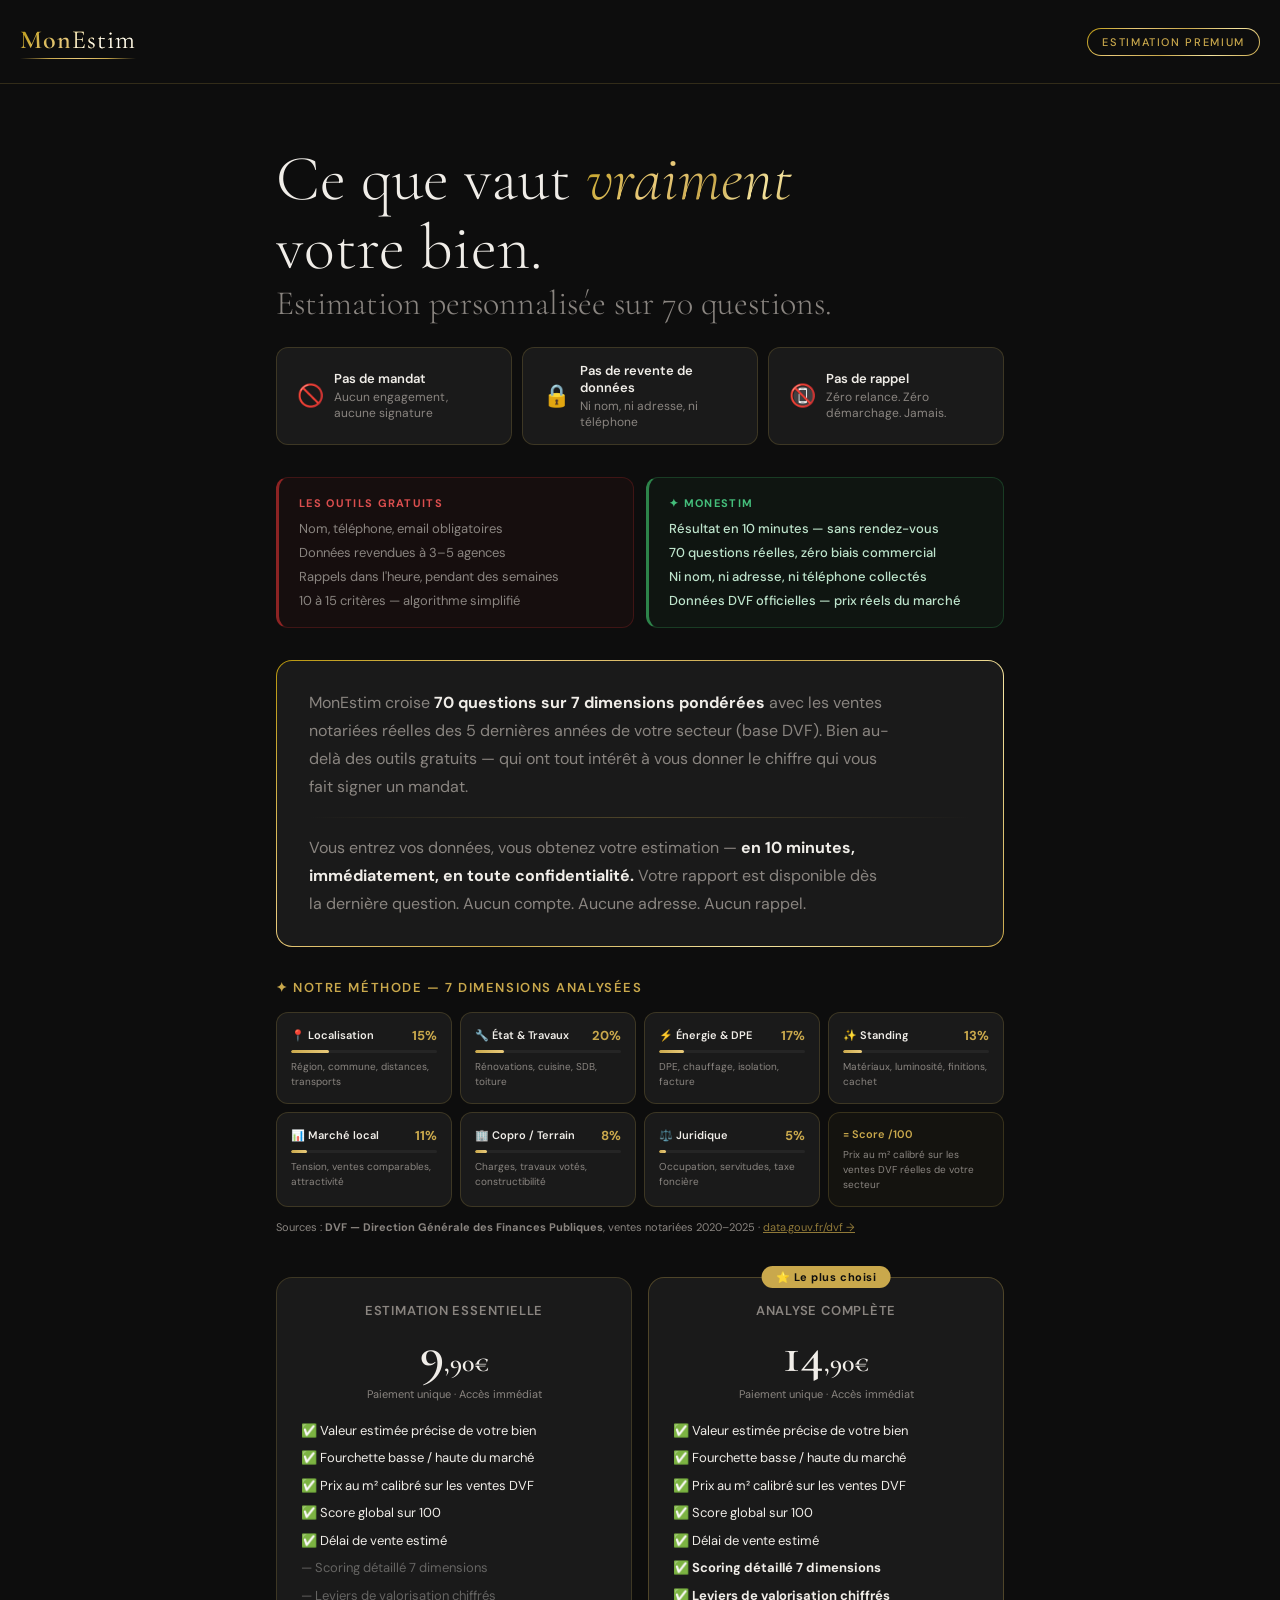
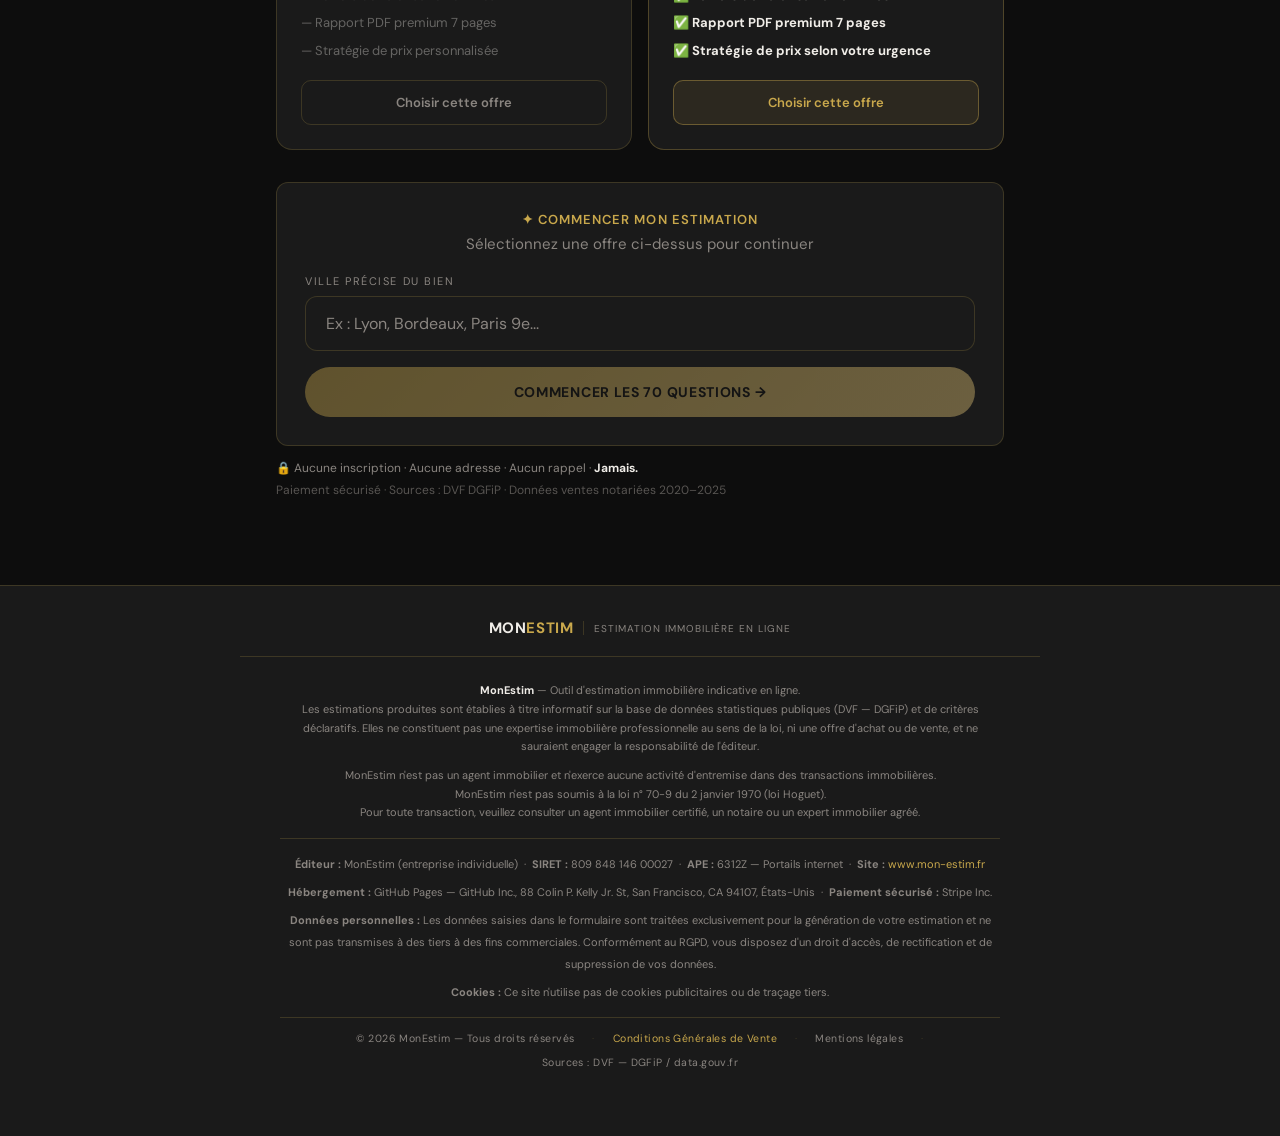
==== commit e6d789f7: "Add files via upload" ====
--- a/index.html
+++ b/index.html
@@ -1829,7 +1829,7 @@
         </div>
         <div class="cta-city-wrap" style="margin-bottom:16px; position:relative;">
           <label class="cta-label">Ville précise du bien</label>
-          <input id="city-input" class="text-input" style="margin-bottom:0; font-size:16px;" type="text" placeholder="Ex : Lyon, Bordeaux, Annecy..." autocomplete="off" oninput="cityAutocomplete(this.value)" onblur="setTimeout(hideCitySuggestions, 200)">
+          <input id="city-input" class="text-input" style="margin-bottom:0; font-size:16px;" type="text" placeholder="Ex : Lyon, Bordeaux, Paris 9e..." autocomplete="off" oninput="cityAutocomplete(this.value)" onblur="setTimeout(hideCitySuggestions, 200)">
           <div id="city-suggestions" style="display:none; position:absolute; top:100%; left:0; right:0; background:#1A1A1A; border:1px solid rgba(201,168,76,0.4); border-top:none; border-radius:0 0 10px 10px; z-index:100; max-height:240px; overflow-y:auto; box-shadow:0 8px 24px rgba(0,0,0,0.5);"></div>
         </div>
         <div id="geo-enrich-info" style="display:none; margin-top:-8px; margin-bottom:12px; padding:8px 12px; background:rgba(201,168,76,0.06); border:1px solid rgba(201,168,76,0.15); border-radius:8px;"></div>
@@ -2045,14 +2045,14 @@
     {icon:"🚇",label:"Métro / RER à moins de 5 min à pied", val:1.2},
     {icon:"🚌",label:"Bus / tram fréquent bien desservi", val:1.1},
     {icon:"🚉",label:"Gare TER / intercités à moins de 2 km", val:1.05},
-    {icon:"🚫",label:"Peu ou pas de transports en commun", val:0.9}
+    {icon:"🚫",label:"Peu ou pas de transports en commun", val:0.97}
   ]},
 
   { section:"📍 Localisation", text:"Proximité des commerces et services du quotidien ?", hint:"Écoles, commerces, médecins, pharmacie, boulangerie...", type:"options", cols:2, options:[
     {icon:"🛒",label:"Tout à pied en moins de 5 min", val:1.15},
     {icon:"🚶",label:"Accessible à pied en 10-15 min", val:1.08},
-    {icon:"🚗",label:"En voiture uniquement (15-30 min)", val:0.95},
-    {icon:"🌾",label:"Commodités rares, zone isolée", val:0.85}
+    {icon:"🚗",label:"En voiture uniquement (15-30 min)", val:0.98},
+    {icon:"🌾",label:"Commodités rares, zone isolée", val:0.92}
   ]},
 
   { section:"📍 Localisation", text:"Vue et environnement immédiat du bien ?", hint:"Ce que l'on voit depuis les fenêtres et pièces de vie.", type:"options", cols:1, options:[
@@ -2281,7 +2281,7 @@
     {icon:"🏗️",label:"Rénovation complète du bien (> 50k€)", val:1.15},
     {icon:"🔨",label:"Travaux importants ciblés (20k-50k€)", val:1.08},
     {icon:"🪛",label:"Petits travaux d'entretien et de rafraîchissement", val:1.02},
-    {icon:"❌",label:"Aucun travaux récents", val:1.0}
+    {icon:"❌",label:"Aucun travaux récents", val:0.88}
   ]},
 
   // ── ⚡ ÉNERGIE & DPE (Q36–Q42) ──────────────────────────
@@ -2302,9 +2302,9 @@
   ]},
 
   { section:"⚡ Énergie & DPE", text:"Système de chauffage d'appoint ou secondaire ?", hint:"Un poêle à granulés ou une cheminée insert en complément est un vrai atout commercial.", type:"options", cols:2, options:[
-    {icon:"🔥",label:"Cheminée avec insert ou foyer fermé", val:1.06},
+    {icon:"🔥",label:"Cheminée avec insert ou foyer fermé", val:1.14},
     {icon:"🌾",label:"Poêle à granulés (pellets)", val:1.05},
-    {icon:"❄️",label:"Climatisation réversible (froid + chauffage)", val:1.04},
+    {icon:"❄️",label:"Climatisation réversible (froid + chauffage)", val:1.10},
     {icon:"❌",label:"Aucun chauffage d'appoint", val:1.0}
   ]},
 
@@ -2490,17 +2490,17 @@
 
   // ── 📊 MARCHÉ & CONTEXTE (Q65–Q70) ──────────────────────
   { section:"📊 Marché & Contexte", text:"Comment évaluez-vous la tension du marché local actuellement ?", hint:"Regardez le délai de vente moyen dans votre secteur sur les portails immobiliers.", type:"options", cols:2, options:[
-    {icon:"🔥",label:"Très tendu — les biens partent en moins de 3 semaines", val:1.2},
-    {icon:"📈",label:"Actif — biens vendus en 1 à 3 mois", val:1.08},
+    {icon:"🔥",label:"Très tendu — les biens partent en moins de 3 semaines", val:1.07},
+    {icon:"📈",label:"Actif — biens vendus en 1 à 3 mois", val:1.04},
     {icon:"😐",label:"Équilibré — délai de 3 à 6 mois", val:1.0},
-    {icon:"📉",label:"Marché lent — certains biens en vente depuis plus de 6 mois", val:0.88}
+    {icon:"📉",label:"Marché lent — certains biens en vente depuis plus de 6 mois", val:0.95}
   ]},
 
   { section:"📊 Marché & Contexte", text:"Le secteur est-il en développement ou déclin ?", hint:"Nouvelles lignes de transport, projets d'urbanisme, nouvelles entreprises ou au contraire fermetures.", type:"options", cols:2, options:[
-    {icon:"🚀",label:"Fort développement — projets d'infrastructure, attractivité croissante", val:1.15},
+    {icon:"🚀",label:"Fort développement — projets d'infrastructure, attractivité croissante", val:1.08},
     {icon:"📈",label:"Développement modéré — territoire qui se dynamise", val:1.06},
     {icon:"😐",label:"Stable — pas de changement notable à venir", val:1.0},
-    {icon:"📉",label:"Déclin — désertification, fermetures, population en baisse", val:0.85}
+    {icon:"📉",label:"Déclin — désertification, fermetures, population en baisse", val:0.93}
   ]},
 
   { section:"📊 Marché & Contexte", text:"Le bien a-t-il un fort potentiel locatif ?", hint:"Rentabilité brute > 5% dans votre ville ? Demande locative tendue ? Fort pour investisseur.", type:"options", cols:2, options:[
@@ -2622,7 +2622,11 @@
   // Lancer le questionnaire directement — le paiement interviendra à la fin
   hasPremium = false; // sera activé après paiement
   closePayment();
+  // Réinitialiser TOUTES les réponses pour éviter toute contamination
+  // d'un test précédent (bug où anciennes réponses restaient en mémoire)
   currentQ = 0;
+  answers = new Array(questions.length).fill(null);
+  clearSession();
   document.getElementById('progressWrap').style.display = 'flex';
   showScreen('question');
   renderQuestion();
@@ -2704,7 +2708,7 @@
   const typeLabels = ['Maison individuelle','Appartement','Maison mitoyenne','Loft / atypique'];
   const typeLabel  = typeIdx !== null ? typeLabels[typeIdx] : null;
 
-  const chambresIdx = answers[11]; // after loft questions (offset may vary)
+  const chambresIdx = answers[14]; // Q14 = nombre de chambres
   const chambresVals= [1,2,3,4,5,6];
 
   // Helper: score → tier label
@@ -3130,10 +3134,36 @@
     .replace(/\s+/g," ").trim();
 }
 
+// Villes avec arrondissements → affichage automatique au clic
+const VILLES_ARRONDISSEMENTS = {
+  'paris':     ['Paris 1er','Paris 2e','Paris 3e','Paris 4e','Paris 5e','Paris 6e','Paris 7e','Paris 8e','Paris 9e','Paris 10e','Paris 11e','Paris 12e','Paris 13e','Paris 14e','Paris 15e','Paris 16e','Paris 17e','Paris 18e','Paris 19e','Paris 20e'],
+  'lyon':      ['Lyon 1er','Lyon 2e','Lyon 3e','Lyon 4e','Lyon 5e','Lyon 6e','Lyon 7e','Lyon 8e','Lyon 9e'],
+  'marseille': ['Marseille 1er','Marseille 2e','Marseille 3e','Marseille 4e','Marseille 5e','Marseille 6e','Marseille 7e','Marseille 8e','Marseille 9e','Marseille 10e','Marseille 11e','Marseille 12e','Marseille 13e','Marseille 14e','Marseille 15e','Marseille 16e'],
+};
+
 function cityAutocomplete(val){
   const box=document.getElementById('city-suggestions');
   if(!val||val.length<2){box.style.display='none';return;}
   const q=normalizeCity(val);
+
+  // Vérifier si c'est exactement Paris, Lyon ou Marseille → proposer les arrondissements
+  if(VILLES_ARRONDISSEMENTS[q]){
+    const arrs = VILLES_ARRONDISSEMENTS[q];
+    box.innerHTML = `
+      <div style="padding:8px 16px 4px;font-size:11px;color:rgba(201,168,76,0.7);letter-spacing:0.05em;text-transform:uppercase;">
+        Choisissez votre arrondissement
+      </div>` +
+      arrs.map(v=>`
+        <div onclick="selectCity('${v} arrondissement')"
+             style="padding:9px 16px;cursor:pointer;font-size:13px;color:#F0EDE8;
+                    border-bottom:1px solid rgba(255,255,255,0.05);transition:background 0.12s;"
+             onmouseenter="this.style.background='rgba(201,168,76,0.15)'"
+             onmouseleave="this.style.background='transparent'">
+          📍 ${v} arrondissement
+        </div>`).join('');
+    box.style.display='block';
+    return;
+  }
 
   // Chercher d'abord les communes qui commencent par la saisie
   const starts=[], contains=[];
@@ -3161,7 +3191,7 @@
 function selectCity(ville){
   document.getElementById('city-input').value=ville;
   hideCitySuggestions();
-  enrichLocalisation(ville); // Amélioration 4 — enrichissement auto
+  enrichLocalisation(ville); // enrichissement auto
 }
 
 // ENRICHISSEMENT AUTO LOCALISATION — Amélioration 4
@@ -3211,10 +3241,35 @@
   const key=normalizeCity(cityInput||'');
   if(!key) return PRIX_VILLES["_default"];
 
+  // Récupérer le code département depuis geoEnrichData (API BAN) ou fallback
+  const _deptCode = (typeof geoEnrichData !== 'undefined' && geoEnrichData?.dept)
+    ? String(geoEnrichData.dept).padStart(2,'0')
+    : null;
+  const _deptData = _deptCode ? PRIX_DEPTS[_deptCode] : null;
+
+  // Correction anomalie DVF : si P50 > 1.5× P25 (peu de transactions sur la commune)
+  // Option F : pondération 65% P50_dept + 35% P25_commune (ancrage local conservé)
+  // Meilleure précision que le fallback dept pur (erreur ~9% vs ~14%)
+  function _fixBand(p25, p50, p75, dIdx) {
+    if (!_deptData || p25 <= 0 || p50 <= 0) return [p25, p50, p75];
+    if (p50 / p25 > 1.5) {
+      const dp50 = _deptData[dIdx]   || p50;
+      const dp75 = _deptData[dIdx+1] || p75;
+      return [
+        p25,
+        Math.round(0.65 * dp50 + 0.35 * p25),
+        Math.round(0.65 * dp75 + 0.35 * p75),
+      ];
+    }
+    return [p25, p50, p75];
+  }
+
   // Recherche exacte
   if(PRIX_COMMUNES[key]){
     const p=PRIX_COMMUNES[key];
-    return {maison:[p[0],p[1],p[2]],appart:[p[3],p[4],p[5]]};
+    const maison = _fixBand(p[0],p[1],p[2], 1);
+    const appart = _fixBand(p[3],p[4],p[5], 4);
+    return {maison, appart};
   }
 
   // Recherche partielle (ex: "bordeaux lac" → "bordeaux")
@@ -3585,66 +3640,82 @@
   }
 
   // ── LOCALISATION — mêmes paires que gLoc dans _calculateScores ──────
+  // Q00 région retirée : double comptage avec l'ancrage DVF commune (prix déjà régionalisés)
+  // Q01 type commune devient le critère principal de localisation
+  // Q00 région, Q01 type commune, Q02 distance retirées (double comptage DVF)
   const gLoc = geoPond([
-    [getVal(0),  0.28], [getVal(1),  0.18], [getVal(3),  0.22],
-    [getVal(2),  0.12], [getVal(6),  0.08], [getVal(4),  0.06],
-    [getVal(5),  0.04], [getVal(7),  0.02],
+    [getVal(3),  0.380], // quartier
+    [getVal(4),  0.220], // transports
+    [getVal(5),  0.150], // commerces
+    [getVal(6),  0.120], // vue
+    [getVal(7),  0.060], // risques
+    [getVal(57), 0.050], // voisinage
+    [getVal(12), 0.020], // accessibilité atypique
   ]);
   const scoreLocalisation = coefToScore(gLoc, 0.80, 1.22);
 
   // ── ÉTAT — mêmes paires que gEtat ───────────────────────────────────
   const gEtat = geoPond([
-    [getVal(26), 0.35], [getVal(33), 0.20], [getVal(34), 0.12],
-    [getVal(35), 0.10], [getVal(32), 0.08], [getVal(36), 0.10],
-    [getVal(25), 0.05],
+    [getVal(27), 0.341], // état général — critère principal
+    [getVal(37), 0.250], // travaux récents — renforcé (différencie neuf/rénové vs dégradé)
+    [getVal(35), 0.128], // plomberie
+    [getVal(36), 0.102], // électricité
+    [getVal(26), 0.068], // année construction
+    [getVal(34), 0.068], // toiture
+    [getVal(33), 0.043], // combles
   ]);
   const scoreEtat = coefToScore(gEtat, 0.65, 1.15);
 
   // ── FINITIONS — mêmes paires que gFin ───────────────────────────────
   const gFin = geoPond([
-    [getVal(29), 0.25], [getVal(30), 0.25], [getVal(27), 0.15],
-    [getVal(28), 0.15], [getVal(31), 0.10], [getVal(36), 0.10],
+    [getVal(30), 0.22], [getVal(31), 0.22], [getVal(28), 0.13],
+    [getVal(29), 0.13], [getVal(32), 0.09], [getVal(37), 0.09],
+    [getVal(49), 0.05], [getVal(10), 0.04], [getVal(11), 0.03],  // +matériaux, HSP atypique, éléments archi
   ]);
   const scoreFinitions = coefToScore(gFin, 0.87, 1.15);
 
   // ── ÉNERGIE — mêmes paires que gEner ────────────────────────────────
   const gEner = geoPond([
-    [getVal(37), 0.45], [getVal(38), 0.20], [getVal(42), 0.15],
-    [getVal(41), 0.12], [getVal(40), 0.08],
+    [getVal(38), 0.42], [getVal(39), 0.19], [getVal(43), 0.14],
+    [getVal(42), 0.11], [getVal(41), 0.08], [getVal(40), 0.06],  // +chauffage appoint
   ]);
   const scoreEnergie = coefToScore(gEner, 0.83, 1.15);
 
   // ── STANDING — mêmes paires que gStand ──────────────────────────────
   // Q52=cachet archi(0.10), Q54=nuisances sonores(0.08), Q53=domotique(0.04)
   const gStand = geoPond([
-    [getVal(49), 0.18], [getVal(50), 0.16], [getVal(24), 0.12],
-    [getVal(20), 0.10], [getVal(22), 0.08], [getVal(52), 0.10],
-    [getVal(51), 0.07], [getVal(73), 0.08], [getVal(54), 0.08],
-    [getVal(53), 0.03],
+    // Confort & atouts principaux
+    [getVal(50), 0.12], [getVal(25), 0.06], [getVal(21), 0.05], [getVal(23), 0.04],
+    [getVal(53), 0.05], [getVal(52), 0.04], [getVal(74), 0.04], [getVal(55), 0.04], [getVal(54), 0.02],
+    // Structure & configuration du bien
+    [getVal(14), 0.05], [getVal(15), 0.04], [getVal(16), 0.04], [getVal(17), 0.05],
+    [getVal(18), 0.04], [getVal(19), 0.03], [getVal(20), 0.03],
+    // Équipements & services
+    [getVal(51), 0.04], [getVal(48), 0.03], [getVal(58), 0.03], [getVal(59), 0.03],
+    [getVal(56), 0.03], [getVal(71), 0.04], [getVal(72), 0.02], [getVal(73), 0.04],
   ]);
   const scoreStanding = coefToScore(gStand, 0.88, 1.12);
 
   // ── MARCHÉ — mêmes paires que gMarch ────────────────────────────────
   const gMarch = geoPond([
-    [getVal(65), 0.40], [getVal(66), 0.30],
-    [getVal(69), 0.15], [getVal(67), 0.15],
+    [getVal(66), 0.40], [getVal(67), 0.30],
+    [getVal(70), 0.15], [getVal(68), 0.15],
   ]);
   const scoreMarche = coefToScore(gMarch, 0.87, 1.12);
 
   // ── COPROPRIÉTÉ / TERRAIN — moyenne pondérée classique ───────────────
   // (pas de coef prix dédié — conservé pour les barres et les leviers)
   const scoreCopro = avgScoreWeighted({
-    19:0.20, 20:0.18, 21:0.12,
-    23:0.08, 24:0.08, 70:0.04,
-    43:0.30, 45:0.22, 44:0.18,
-    46:0.06, 47:0.04,
-    17:0.08, 18:0.04, 22:0.10,
+    // Appartement — état et charges
+    44:0.35, 46:0.20, 45:0.18, 47:0.10, 48:0.07,
+    // Terrain / maison (ignorés automatiquement si non visibles)
+    20:0.05, 22:0.05,
   });
 
   // ── JURIDIQUE — moyenne pondérée classique ────────────────────────────
   const scoreJuridique = avgScoreWeighted({
-    60:0.30, 64:0.25, 59:0.20,
-    63:0.10, 61:0.08, 62:0.07,
+    61:0.28, 60:0.20, 63:0.12, 65:0.12,
+    62:0.10, 64:0.09, 22:0.05, 59:0.04,
   });
 
   // ── SCORE GLOBAL ─────────────────────────────────────────────────────
@@ -3742,11 +3813,13 @@
   // Seules les variables de MICRO-LOCALISATION (intra-ville) influencent le prix ici.
   // Q0/Q1/Q2 restent dans le scoreLocalisation (barres PDF) — pas dans le prix.
   const gLoc = geoPond([
-    [getVal(3),  0.524], // réputation quartier — driver principal intra-ville
-    [getVal(6),  0.190], // vue / environnement immédiat
-    [getVal(4),  0.143], // transports en commun / accessibilité
-    [getVal(5),  0.095], // commerces / services de proximité
-    [getVal(7),  0.048], // risques naturels (inondation, glissement…)
+    [getVal(3),  0.380], // quartier — critère micro-localisation principal
+    [getVal(4),  0.220], // transports
+    [getVal(5),  0.150], // commerces
+    [getVal(6),  0.120], // vue / environnement
+    [getVal(7),  0.060], // risques
+    [getVal(57), 0.050], // voisinage
+    [getVal(12), 0.020], // accessibilité atypique
   ]);
   // Plage réelle intra-ville : −12% (quartier sensible / risques) → +12% (quartier premium)
   // Plus serrée qu'avant car Q0/Q1/Q2 (amplitude macro) sont retirées
@@ -3759,11 +3832,13 @@
   // à la fois via gEtat→coefEtat ET via leur malus propre.
   // Q33 et Q32 restent dans scoreEtat (barres PDF) — pas dans le calcul de prix.
   const gEtat = geoPond([
-    [getVal(26), 0.45], // état général global (Q26) — vision acheteur (poids renforcé)
-    [getVal(34), 0.15], // plomberie (Q34)
-    [getVal(35), 0.12], // électricité (Q35)
-    [getVal(36), 0.18], // travaux importants réalisés récemment (Q36)
-    [getVal(25), 0.10], // année construction (Q25)
+    [getVal(27), 0.341], // état général — critère principal
+    [getVal(37), 0.250], // travaux récents — renforcé (neuf/rénové vs dégradé)
+    [getVal(35), 0.128], // plomberie
+    [getVal(36), 0.102], // électricité
+    [getVal(26), 0.068], // année construction
+    [getVal(34), 0.068], // toiture
+    [getVal(33), 0.043], // combles
   ]);
   // Plage calibrée sur l'amplitude réelle de gEtat sans Q33/Q32 : 0.75 → 1.15
   // −22% (structurellement dégradé, vieux, aucun travaux) → +16% (tout refait neuf)
@@ -3772,12 +3847,15 @@
   // ── FINITIONS INTÉRIEURES — poids global 14% ─────────────────────────
   // Cuisine et SDB : critères #1 et #2 dans la décision d'achat
   const gFin = geoPond([
-    [getVal(29), 0.25], // cuisine (Q29) — critère n°2 acheteurs
-    [getVal(30), 0.25], // SDB état (Q30) — critère n°1 acheteurs
-    [getVal(27), 0.15], // sols (Q27)
-    [getVal(28), 0.15], // murs / peintures (Q28)
-    [getVal(31), 0.10], // huisseries (Q31) — double→simple ≈ 2% réel
-    [getVal(36), 0.10], // travaux récents visibles (Q36)
+    [getVal(30), 0.22], // cuisine — critère n°2 acheteurs
+    [getVal(31), 0.22], // SDB — critère n°1 acheteurs
+    [getVal(28), 0.13], // sols
+    [getVal(29), 0.13], // murs / peintures
+    [getVal(32), 0.09], // huisseries
+    [getVal(37), 0.09], // travaux récents visibles
+    [getVal(49), 0.05], // qualité matériaux
+    [getVal(10), 0.04], // HSP atypique
+    [getVal(11), 0.03], // éléments architecturaux
   ]);
   // Plage réelle : −12% (tout vétuste) → +12% (tout rénové récemment)
   const coefFin = proj(gFin, 0.85, 1.18, 0.88, 1.12);
@@ -3786,11 +3864,12 @@
   // DPE : poids 0.45 — loi Climat 2021 (passoire = interdiction location + −15% observé marché)
   // C'est la seule variable avec un impact légal direct sur la valeur
   const gEner = geoPond([
-    [getVal(37), 0.45], // DPE (Q37) — poids dominant (effet légal + coût rénovation)
-    [getVal(38), 0.20], // type de chauffage (Q38)
-    [getVal(42), 0.15], // facture annuelle réelle (Q42)
-    [getVal(41), 0.12], // confort thermique été (Q41)
-    [getVal(40), 0.08], // production renouvelable (Q40)
+    [getVal(38), 0.42], // DPE — poids dominant
+    [getVal(39), 0.19], // type de chauffage
+    [getVal(43), 0.14], // facture annuelle
+    [getVal(42), 0.11], // confort thermique été
+    [getVal(41), 0.08], // production renouvelable
+    [getVal(40), 0.06], // chauffage appoint
   ]);
   // Plage réelle : −20% (DPE G, fioul, aucune isolation) → +8% (DPE A, PAC, solaire)
   const coefEner = proj(gEner, 0.80, 1.18, 0.80, 1.08);
@@ -3798,26 +3877,43 @@
   // ── STANDING & ATOUTS — poids global 13% ─────────────────────────────
   // Piscine retirée de cette dimension — valeur fixe ajoutée après (voir ci-dessous)
   const gStand = geoPond([
-    [getVal(49), 0.18], // luminosité — critère émotionnel fort
-    [getVal(50), 0.16], // hauteur sous plafond
-    [getVal(24), 0.12], // garage / parking
-    [getVal(20), 0.10], // état jardin
-    [getVal(22), 0.08], // terrasse / balcon
-    [getVal(52), 0.10], // cachet architectural (Q52)
-    [getVal(51), 0.07], // rangements
-    [getVal(73), 0.08], // exposition solaire
-    [getVal(54), 0.08], // nuisances sonores (Q54) — fort impact
-    [getVal(53), 0.03], // domotique (Q53) — secondaire
+    // Confort & atouts principaux
+    [getVal(50), 0.12], // luminosité
+    [getVal(25), 0.06], // garage / parking
+    [getVal(21), 0.05], // jardin
+    [getVal(23), 0.04], // terrasse / balcon
+    [getVal(53), 0.05], // cachet architectural
+    [getVal(52), 0.04], // rangements
+    [getVal(74), 0.04], // exposition solaire
+    [getVal(55), 0.04], // nuisances sonores
+    [getVal(54), 0.02], // domotique
+    // Structure & configuration
+    [getVal(14), 0.05], // chambres
+    [getVal(15), 0.04], // SDB count
+    [getVal(16), 0.04], // niveaux
+    [getVal(17), 0.05], // mitoyenneté
+    [getVal(18), 0.04], // étage appart
+    [getVal(19), 0.03], // ascenseur
+    [getVal(20), 0.03], // surface terrain
+    // Équipements & services
+    [getVal(51), 0.04], // HSP
+    [getVal(48), 0.03], // services résidence
+    [getVal(58), 0.03], // fibre
+    [getVal(59), 0.03], // cave
+    [getVal(56), 0.03], // nuisances olfactives
+    [getVal(71), 0.04], // dépendance
+    [getVal(72), 0.02], // home cinéma
+    [getVal(73), 0.04], // bureau
   ]);
   // Plage réelle : −10% (aucun atout, sombre) → +15% (piscine + garage + cachet + lumineux)
   const coefStand = proj(gStand, 0.87, 1.18, 0.90, 1.15);
 
   // ── MARCHÉ LOCAL — poids global 6% ───────────────────────────────────
   const gMarch = geoPond([
-    [getVal(65), 0.40], // tension du marché local
-    [getVal(66), 0.30], // dynamique dev / déclin secteur
-    [getVal(67), 0.15], // potentiel locatif
-    [getVal(69), 0.15], // nuisances / projets urbanisme futurs
+    [getVal(66), 0.40], // tension du marché local
+    [getVal(67), 0.30], // dynamique dev / déclin secteur
+    [getVal(68), 0.20], // potentiel locatif
+    [getVal(70), 0.10], // nuisances / projets urbanisme futurs
   ]);
   const coefMarch = proj(gMarch, 0.82, 1.20, 0.93, 1.07);
 
@@ -3868,7 +3964,7 @@
   // ── MALUS TOITURE (−10% direct, non compensable) ────────────────────
   // Uniquement si infiltrations avérées (index 3)
   // "Travaux à prévoir dans 5 ans" (index 2) = entretien préventif, pas de décote
-  const toitureIdx  = answers[33] ?? 1;
+  const toitureIdx  = answers[34] ?? 1;
   const toitureMalus = (toitureIdx === 3) ? 0.10 : 0;
   const toitureAlert = toitureIdx === 3
     ? { label: 'Toiture à refaire d\'urgence', detail: 'Infiltrations connues — travaux estimés 15 000 à 50 000 €', pct: 10 }
@@ -3878,7 +3974,7 @@
   // Isolation combles = poste n°1 de déperdition thermique (30% des pertes)
   // Impact direct sur DPE et donc sur la valeur
   // Contrepartie : isolation à 1€ via MaPrimeRénov' + CEE → ROI exceptionnel
-  const comblesIdx  = answers[32] ?? 1;
+  const comblesIdx  = answers[33] ?? 1;
   const comblesMalus = (comblesIdx === 3) ? 0.05 : (comblesIdx === 2) ? 0.03 : 0;
   const comblesAlert = comblesIdx === 3
     ? { label: 'Combles non isolés', detail: 'Isolation éligible à 1€ via MaPrimeRénov\' — ROI exceptionnel', pct: 5 }
@@ -3900,12 +3996,12 @@
   const q06opts = questions[6]?.options || [];
   const vueOpt  = q06opts[vueIdx] || {};
   const vueMerPrime     = (vueOpt.vueMer      === true) ? 0.15 : 0;
-  const vuePanoPrime    = (vueOpt.vuePanorama === true) ? 0.08 : 0;
+  const vuePanoPrime    = (vueOpt.vuePanorama === true) ? 0.15 : 0;
   const vuePrimeTotal   = vueMerPrime + vuePanoPrime; // au plus l'un des deux
   const vueAlert = vueMerPrime > 0
     ? { label: 'Vue mer exceptionnelle', detail: 'Façade océan / front de plage — prime marché +15%', pct: 15, type: 'mer' }
     : vuePanoPrime > 0
-    ? { label: 'Vue panoramique exceptionnelle', detail: 'Lac, montagne, fleuve — prime marché +8%', pct: 8, type: 'panorama' }
+    ? { label: 'Vue panoramique exceptionnelle', detail: 'Lac, montagne, fleuve, château — prime marché +15%', pct: 15, type: 'panorama' }
     : null;
 
   // Prix/m² avec prime vue appliquée APRÈS malus
@@ -3928,7 +4024,7 @@
   // Piscine creusée et chauffée   : +10 000 €
   // Piscine hors sol ou spa pro   : +5 000 €
   // (Basé sur données marché : valeur fixe quel que soit le bien)
-  const piscineIdx = answers[23] ?? 3;
+  const piscineIdx = answers[24] ?? 3;
   const piscineExtra = isMaison
     ? (piscineIdx === 0 ? 10000 : piscineIdx === 1 ? 5000 : 0)
     : 0; // pas de piscine individuelle pour un appartement
@@ -3962,7 +4058,7 @@
     ville: cityInput || 'France',
     typeBienLabel: ['Maison individuelle','Appartement','Maison mitoyenne','Loft / atypique'][typeBienIdx] || 'Bien immobilier',
     chambres: (() => { const q=questions[14]; return q?.options?.[answers[14]]?.label || '—'; })(),
-    annee:    (() => { const fourchettes = ['< 1950','1950-1980','1980-2000','2000-2015','2015-2022','2023+']; const idx = answers[25]; return (idx !== null && idx !== undefined) ? fourchettes[idx] || '—' : '—'; })(),
+    annee:    (() => { const fourchettes = ['< 1950','1950-1980','1980-2000','2000-2015','2015-2022','2023+']; const idx = answers[26]; return (idx !== null && idx !== undefined) ? fourchettes[idx] || '—' : '—'; })(),
     dpe:      (() => { const q=questions[38]; return q?.options?.[answers[38]]?.label?.[0] || '—'; })(),
   };
   return { scores, priceLabel, finalPriceM2, totalValue, low, high, plusVal, delai };
@@ -4128,7 +4224,7 @@
   else if (scores.energie >= 75) score += 6;
 
   // Urgence de vente : impact négatif sur liquidité effective
-  const urgence = answers[76] ?? 2;
+  const urgence = answers[77] ?? 2;
   if (urgence === 0) score -= 8; // très urgent = on va brader
   if (urgence === 3) score += 4; // pas pressé = on peut attendre
 
@@ -4868,21 +4964,21 @@
   const isMaison = (typeBienIdx !== 1);
 
   // Conditions basées sur les VRAIES réponses (même logique que leviersAll dans results.js)
-  const toitureUrgente   = isMaison && a[33] === 3;
-  const toitureTravaux   = isMaison && a[33] === 2;
-  const comblesMalIsoles = isMaison && a[32] >= 2;
-  const dpeFG            = a[37] === 5;
-  const dpeE             = a[37] === 4;
-  const dpePassable      = a[37] >= 3;
-  const chauffMauvais    = a[38] >= 2;
-  const factureLourde    = a[42] >= 2;
-  const cuisineAncienne  = a[29] >= 2;
-  const sdbMauvaise      = a[30] >= 2;
-  const huissMauv        = a[31] >= 2;
-  const peinturesVetustes= a[28] >= 2;
-  const jardinNonAmenage = isMaison && a[20] === 3;  // friche uniquement
-  const plombMauv        = a[34] >= 2;
-  const elecNonConf      = a[35] >= 2;
+  const toitureUrgente   = isMaison && a[34] === 3;
+  const toitureTravaux   = isMaison && a[34] === 2;
+  const comblesMalIsoles = isMaison && a[33] >= 2;
+  const dpeFG            = a[38] === 5;
+  const dpeE             = a[38] === 4;
+  const dpePassable      = a[38] >= 3;
+  const chauffMauvais    = a[39] >= 2;
+  const factureLourde    = a[43] >= 2;
+  const cuisineAncienne  = a[30] >= 2;
+  const sdbMauvaise      = a[31] >= 2;
+  const huissMauv        = a[32] >= 2;
+  const peinturesVetustes= a[29] >= 2;
+  const jardinNonAmenage = isMaison && a[21] === 3;  // friche uniquement
+  const plombMauv        = a[35] >= 2;
+  const elecNonConf      = a[36] >= 2;
 
   const leviersAll = [
     { titre: 'Toiture — intervention urgente',
@@ -4892,7 +4988,7 @@
       gain: '+2 à +4%', cout: '3 000 – 15 000 €',
       condition: toitureTravaux },
     { titre: 'Isolation des combles',
-      gain: a[32] === 3 ? '+5% (décote levée)' : '+3% (décote levée)',
+      gain: a[33] === 3 ? '+5% (décote levée)' : '+3% (décote levée)',
       cout: '1 € via MaPrimeRénov\'',
       condition: comblesMalIsoles },
     { titre: dpeFG ? 'Passoire thermique — DPE F/G' : dpeE ? 'DPE E à améliorer' : 'DPE D — optimisation possible',
@@ -4900,8 +4996,8 @@
       cout: dpeFG ? '15 000 – 35 000 €' : '8 000 – 20 000 €',
       condition: dpePassable || chauffMauvais || factureLourde },
     { titre: 'Huisseries — remplacement',
-      gain: a[31] === 3 ? '+3 à +6%' : '+2 à +4%',
-      cout: a[31] === 3 ? '10 000 – 22 000 €' : '5 000 – 12 000 €',
+      gain: a[32] === 3 ? '+3 à +6%' : '+2 à +4%',
+      cout: a[32] === 3 ? '10 000 – 22 000 €' : '5 000 – 12 000 €',
       condition: huissMauv },
     { titre: 'Cuisine — rénovation',
       gain: '+2 à +5%', cout: '6 000 – 20 000 €',
@@ -4924,10 +5020,10 @@
     // ── Leviers spécifiques appartement ──────────────────────
     { titre: 'Immeuble — ravalement / rénovation parties communes',
       gain: '+2 à +6%', cout: 'Vote en AG',
-      condition: !isMaison && a[43] >= 2 },
+      condition: !isMaison && a[44] >= 2 },
     { titre: 'Travaux copro votés — impact sur valorisation',
       gain: '+1 à +4% à terme', cout: 'Déjà budgété',
-      condition: !isMaison && a[45] >= 2 },
+      condition: !isMaison && a[46] >= 2 },
   ];
 
   const actifs = leviersAll.filter(l => l.condition).slice(0, 4);
@@ -4977,7 +5073,7 @@
   lastSection = null;
   lastScores = null;
   lastPrix = null;
-  // Reset UI offres
+  clearSession(); // effacer toute session sauvegardée
   ['card-basic','card-premium'].forEach(id => document.getElementById(id)?.classList.remove('selected'));
   document.getElementById('btn-basic').textContent   = 'Choisir cette offre';
   document.getElementById('btn-premium').textContent = 'Choisir cette offre';
